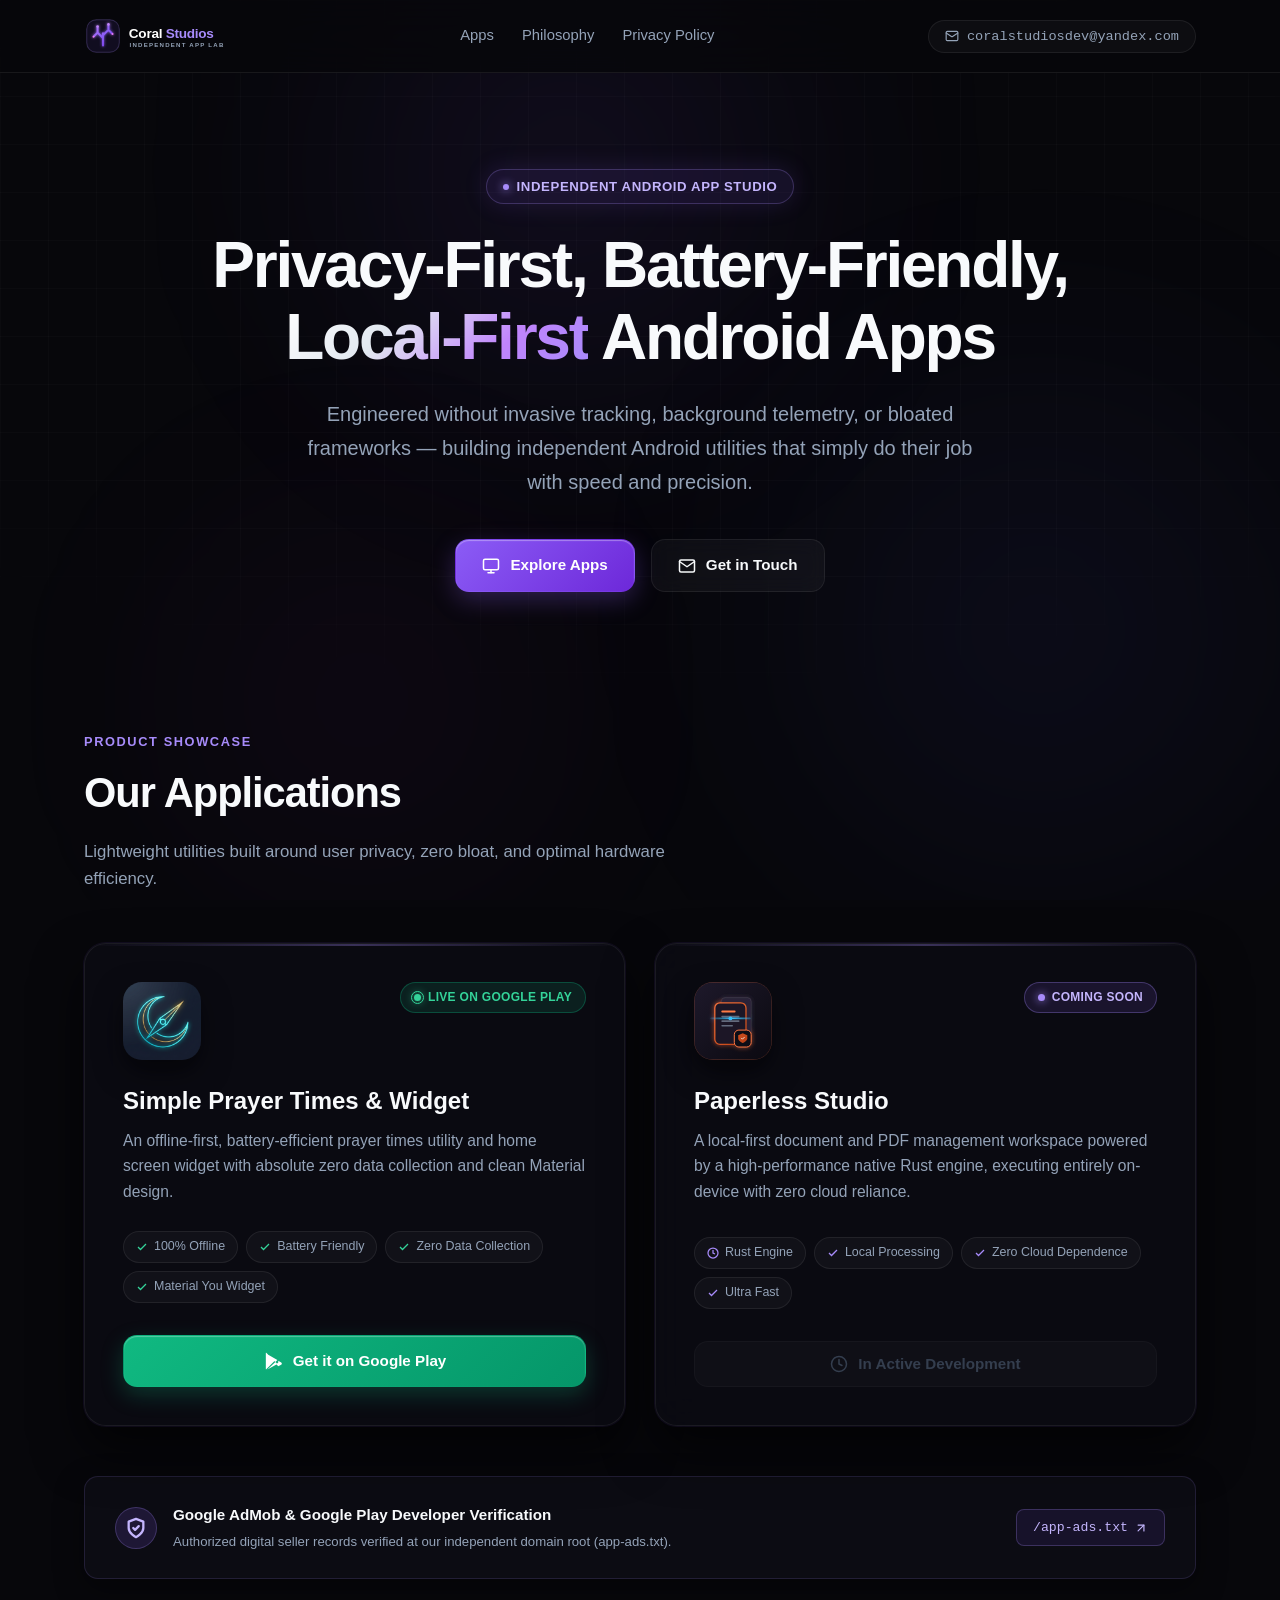
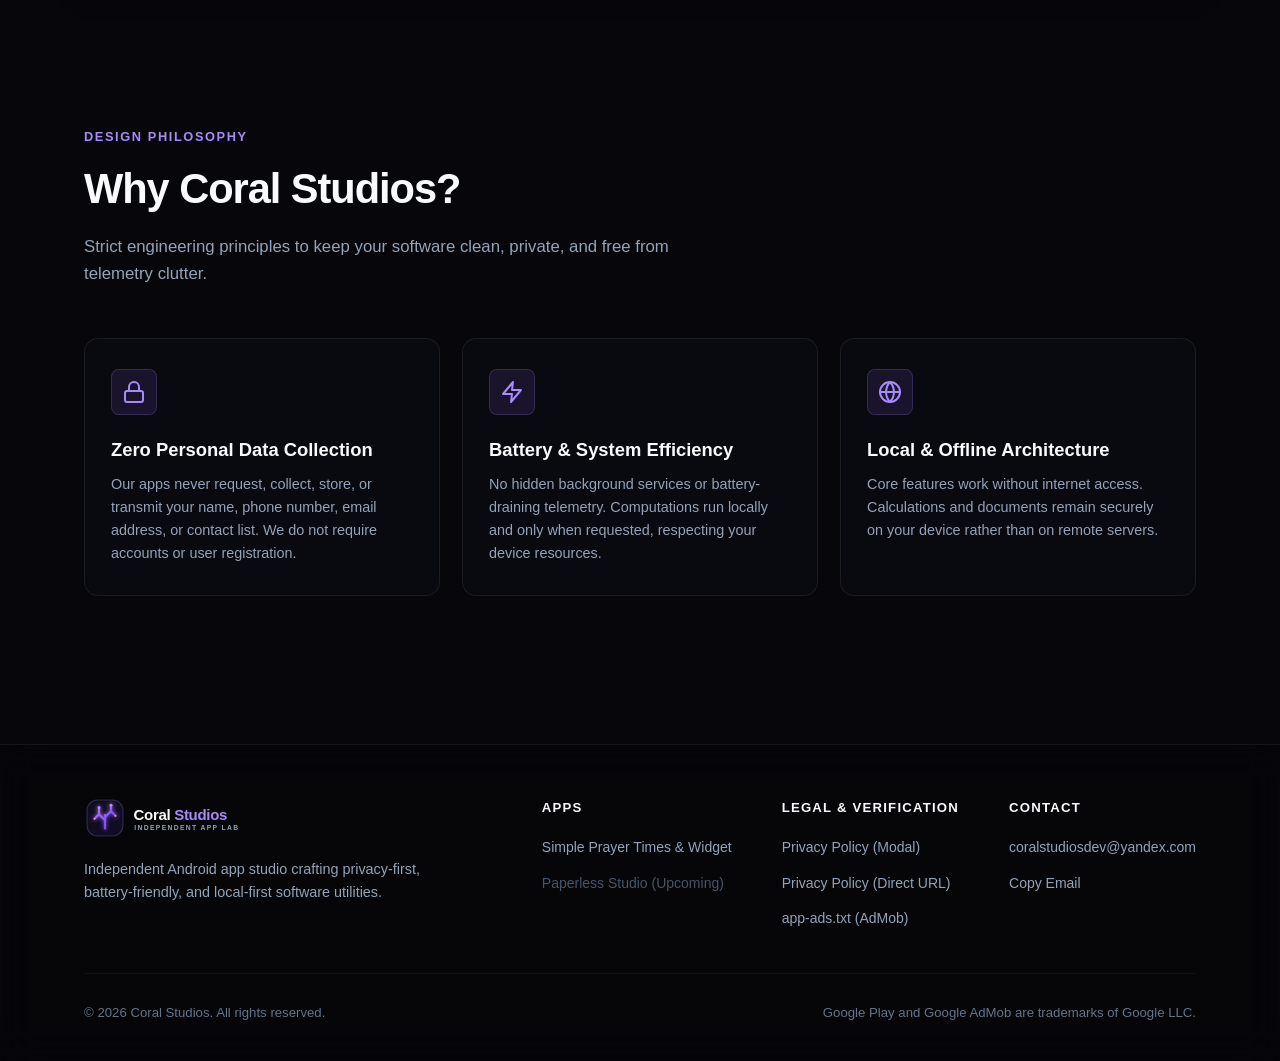
==== index.html @ 8d6e734c "Add files via upload" ====
<!DOCTYPE html>
<html lang="en">
<head>
  <meta charset="UTF-8">
  <meta name="viewport" content="width=device-width, initial-scale=1.0">
  <title>Coral Studios | Privacy-First &amp; Lightweight Android Apps</title>
  
  <meta name="description" content="Coral Studios - Independent Android app studio crafting privacy-first, battery-friendly, and local-first lightweight utilities.">
  <meta name="keywords" content="Coral Studios, Android Apps, Simple Prayer Times, Prayer Times Widget, Paperless Studio, Privacy-First Android Apps">
  <meta name="author" content="Coral Studios">
  <meta name="theme-color" content="#07070b">
  
  <meta property="og:type" content="website">
  <meta property="og:title" content="Coral Studios | Privacy-First Lightweight Android Apps">
  <meta property="og:description" content="Zero telemetry, battery-friendly, and local-first independent Android utilities.">
  <meta property="og:site_name" content="Coral Studios">
  
  <link rel="icon" type="image/svg+xml" href="assets/favicon.svg">
  <link rel="stylesheet" href="style.css">
</head>
<body>

  <div class="bg-mesh" aria-hidden="true">
    <div class="ambient-light ambient-purple"></div>
    <div class="ambient-light ambient-indigo"></div>
    <div class="ambient-light ambient-magenta"></div>
  </div>
  <div class="bg-grid" aria-hidden="true"></div>

  <header class="site-header">
    <div class="container header-inner">
      <a href="#" class="brand-link" aria-label="Coral Studios Home">
        <img src="assets/logo.svg" alt="Coral Studios Logo" class="brand-logo-img" width="200" height="46">
      </a>

      <nav class="header-nav" aria-label="Main Navigation">
        <a href="#apps" class="nav-link">Apps</a>
        <a href="#values" class="nav-link">Philosophy</a>
        <a href="#privacy" class="nav-link" data-open-privacy>Privacy Policy</a>
      </nav>

      <div class="header-cta-group">
        <button type="button" class="email-pill-btn" data-copy-email title="Copy official email address">
          <svg viewBox="0 0 24 24" fill="none" stroke-width="2" stroke-linecap="round" stroke-linejoin="round">
            <rect x="2" y="4" width="20" height="16" rx="2"></rect>
            <path d="m22 7-8.97 5.7a1.94 1.94 0 0 1-2.06 0L2 7"></path>
          </svg>
          <span>coralstudiosdev@yandex.com</span>
        </button>
      </div>
    </div>
  </header>

  <main>
    <section class="hero-section">
      <div class="container">
        <div class="hero-pill">
          <span class="hero-pill-dot"></span>
          <span>Independent Android App Studio</span>
        </div>

        <h1 class="hero-title">
          Privacy-First, Battery-Friendly, <br>
          <span class="hero-title-highlight">Local-First</span> Android Apps
        </h1>

        <p class="hero-description">
          Engineered without invasive tracking, background telemetry, or bloated frameworks — building independent Android utilities that simply do their job with speed and precision.
        </p>

        <div class="hero-cta-group">
          <a href="#apps" class="btn btn-primary">
            <svg width="18" height="18" viewBox="0 0 24 24" fill="none" stroke="currentColor" stroke-width="2" stroke-linecap="round" stroke-linejoin="round">
              <rect x="2" y="3" width="20" height="14" rx="2"></rect>
              <line x1="8" y1="21" x2="16" y2="21"></line>
              <line x1="12" y1="17" x2="12" y2="21"></line>
            </svg>
            Explore Apps
          </a>
          <a href="mailto:coralstudiosdev@yandex.com" class="btn btn-secondary">
            <svg width="18" height="18" viewBox="0 0 24 24" fill="none" stroke="currentColor" stroke-width="2" stroke-linecap="round" stroke-linejoin="round">
              <path d="M4 4h16c1.1 0 2 .9 2 2v12c0 1.1-.9 2-2 2H4c-1.1 0-2-.9-2-2V6c0-1.1.9-2 2-2z"></path>
              <polyline points="22,6 12,13 2,6"></polyline>
            </svg>
            Get in Touch
          </a>
        </div>
      </div>
    </section>

    <section class="section" id="apps">
      <div class="container">
        <div class="section-header">
          <span class="section-tag">Product Showcase</span>
          <h2 class="section-title">Our Applications</h2>
          <p class="section-subtitle">Lightweight utilities built around user privacy, zero bloat, and optimal hardware efficiency.</p>
        </div>

        <div class="products-grid">
          <article class="product-card card-active">
            <div class="card-top">
              <div class="app-icon-wrapper">
                <img src="assets/icon-prayer.png" alt="Simple Prayer Times & Widget App Icon" class="app-icon-img" width="76" height="76">
              </div>
              <span class="status-badge status-live">
                <span class="status-live-dot"></span>
                Live on Google Play
              </span>
            </div>

            <h3 class="app-title">Simple Prayer Times &amp; Widget</h3>

            <p class="app-description">
              An offline-first, battery-efficient prayer times utility and home screen widget with absolute zero data collection and clean Material design.
            </p>

            <div class="feature-tags">
              <span class="feature-tag">
                <svg width="12" height="12" viewBox="0 0 24 24" fill="none" stroke="#34D399" stroke-width="2.5"><polyline points="20 6 9 17 4 12"></polyline></svg>
                100% Offline
              </span>
              <span class="feature-tag">
                <svg width="12" height="12" viewBox="0 0 24 24" fill="none" stroke="#34D399" stroke-width="2.5"><polyline points="20 6 9 17 4 12"></polyline></svg>
                Battery Friendly
              </span>
              <span class="feature-tag">
                <svg width="12" height="12" viewBox="0 0 24 24" fill="none" stroke="#34D399" stroke-width="2.5"><polyline points="20 6 9 17 4 12"></polyline></svg>
                Zero Data Collection
              </span>
              <span class="feature-tag">
                <svg width="12" height="12" viewBox="0 0 24 24" fill="none" stroke="#34D399" stroke-width="2.5"><polyline points="20 6 9 17 4 12"></polyline></svg>
                Material You Widget
              </span>
            </div>

            <div class="card-action">
              <a href="https://play.google.com/store/apps/details?id=com.coralstudios.sadenamaz" 
                 target="_blank" 
                 rel="noopener noreferrer" 
                 class="btn btn-play"
                 aria-label="Download Simple Prayer Times & Widget on Google Play">
                <svg width="20" height="20" viewBox="0 0 24 24" fill="currentColor">
                  <path d="M3.609 1.814L13.793 12 3.61 22.186a1.99 1.99 0 0 1-.22-.962V2.776c0-.36.08-.7.22-.962zm11.255 11.257l2.392 2.392-12.01 6.877 9.618-9.269zm2.392-2.392l-2.392 2.392-9.618-9.27 12.01 6.878zm1.071 1.071l3.528 2.02a1.49 1.49 0 0 1 0 2.58l-3.528 2.02-2.392-2.392 2.392-2.228z"/>
                </svg>
                Get it on Google Play
              </a>
            </div>
          </article>

          <article class="product-card card-upcoming">
            <div class="card-top">
              <div class="app-icon-wrapper">
                <img src="assets/icon-paperless.svg" alt="Paperless Studio App Icon" class="app-icon-img" width="76" height="76">
              </div>
              <span class="status-badge status-upcoming">
                <span class="status-upcoming-dot"></span>
                Coming Soon
              </span>
            </div>

            <h3 class="app-title">Paperless Studio</h3>

            <p class="app-description">
              A local-first document and PDF management workspace powered by a high-performance native Rust engine, executing entirely on-device with zero cloud reliance.
            </p>

            <div class="feature-tags">
              <span class="feature-tag">
                <svg width="12" height="12" viewBox="0 0 24 24" fill="none" stroke="#A78BFA" stroke-width="2.5"><circle cx="12" cy="12" r="10"></circle><polyline points="12 6 12 12 16 14"></polyline></svg>
                Rust Engine
              </span>
              <span class="feature-tag">
                <svg width="12" height="12" viewBox="0 0 24 24" fill="none" stroke="#A78BFA" stroke-width="2.5"><polyline points="20 6 9 17 4 12"></polyline></svg>
                Local Processing
              </span>
              <span class="feature-tag">
                <svg width="12" height="12" viewBox="0 0 24 24" fill="none" stroke="#A78BFA" stroke-width="2.5"><polyline points="20 6 9 17 4 12"></polyline></svg>
                Zero Cloud Dependence
              </span>
              <span class="feature-tag">
                <svg width="12" height="12" viewBox="0 0 24 24" fill="none" stroke="#A78BFA" stroke-width="2.5"><polyline points="20 6 9 17 4 12"></polyline></svg>
                Ultra Fast
              </span>
            </div>

            <div class="card-action">
              <button type="button" class="btn btn-disabled" disabled aria-disabled="true">
                <svg width="18" height="18" viewBox="0 0 24 24" fill="none" stroke="currentColor" stroke-width="2" stroke-linecap="round" stroke-linejoin="round">
                  <circle cx="12" cy="12" r="10"></circle>
                  <polyline points="12 6 12 12 16 14"></polyline>
                </svg>
                In Active Development
              </button>
            </div>
          </article>
        </div>

        <div class="verification-banner">
          <div class="verification-content">
            <div class="verification-icon">
              <svg width="22" height="22" viewBox="0 0 24 24" fill="none" stroke="currentColor" stroke-width="2.5" stroke-linecap="round" stroke-linejoin="round">
                <path d="M12 22s8-4 8-10V5l-8-3-8 3v7c0 6 8 10 8 10z"></path>
                <polyline points="9 12 11 14 15 10"></polyline>
              </svg>
            </div>
            <div class="verification-text">
              <h4>Google AdMob &amp; Google Play Developer Verification</h4>
              <p>Authorized digital seller records verified at our independent domain root (app-ads.txt).</p>
            </div>
          </div>
          <a href="app-ads.txt" target="_blank" class="verification-link">
            <span>/app-ads.txt</span>
            <svg width="14" height="14" viewBox="0 0 24 24" fill="none" stroke="currentColor" stroke-width="2" stroke-linecap="round" stroke-linejoin="round">
              <line x1="7" y1="17" x2="17" y2="7"></line>
              <polyline points="7 7 17 7 17 17"></polyline>
            </svg>
          </a>
        </div>
      </div>
    </section>

    <section class="section" id="values">
      <div class="container">
        <div class="section-header">
          <span class="section-tag">Design Philosophy</span>
          <h2 class="section-title">Why Coral Studios?</h2>
          <p class="section-subtitle">Strict engineering principles to keep your software clean, private, and free from telemetry clutter.</p>
        </div>

        <div class="values-grid">
          <div class="value-card">
            <div class="value-icon">
              <svg width="24" height="24" viewBox="0 0 24 24" fill="none" stroke="currentColor" stroke-width="2" stroke-linecap="round" stroke-linejoin="round">
                <rect x="3" y="11" width="18" height="11" rx="2" ry="2"></rect>
                <path d="M7 11V7a5 5 0 0 1 10 0v4"></path>
              </svg>
            </div>
            <h3 class="value-title">Zero Personal Data Collection</h3>
            <p class="value-text">
              Our apps never request, collect, store, or transmit your name, phone number, email address, or contact list. We do not require accounts or user registration.
            </p>
          </div>

          <div class="value-card">
            <div class="value-icon">
              <svg width="24" height="24" viewBox="0 0 24 24" fill="none" stroke="currentColor" stroke-width="2" stroke-linecap="round" stroke-linejoin="round">
                <polygon points="13 2 3 14 12 14 11 22 21 10 12 10 13 2"></polygon>
              </svg>
            </div>
            <h3 class="value-title">Battery &amp; System Efficiency</h3>
            <p class="value-text">
              No hidden background services or battery-draining telemetry. Computations run locally and only when requested, respecting your device resources.
            </p>
          </div>

          <div class="value-card">
            <div class="value-icon">
              <svg width="24" height="24" viewBox="0 0 24 24" fill="none" stroke="currentColor" stroke-width="2" stroke-linecap="round" stroke-linejoin="round">
                <circle cx="12" cy="12" r="10"></circle>
                <line x1="2" y1="12" x2="22" y2="12"></line>
                <path d="M12 2a15.3 15.3 0 0 1 4 10 15.3 15.3 0 0 1-4 10 15.3 15.3 0 0 1-4-10 15.3 15.3 0 0 1 4-10z"></path>
              </svg>
            </div>
            <h3 class="value-title">Local &amp; Offline Architecture</h3>
            <p class="value-text">
              Core features work without internet access. Calculations and documents remain securely on your device rather than on remote servers.
            </p>
          </div>
        </div>
      </div>
    </section>
  </main>

  <footer class="site-footer">
    <div class="container">
      <div class="footer-top">
        <div class="footer-brand">
          <img src="assets/logo.svg" alt="Coral Studios Logo" width="180" height="42">
          <p>
            Independent Android app studio crafting privacy-first, battery-friendly, and local-first software utilities.
          </p>
        </div>

        <div class="footer-links-group">
          <div class="footer-column">
            <h5>Apps</h5>
            <ul class="footer-links">
              <li>
                <a href="https://play.google.com/store/apps/details?id=com.coralstudios.sadenamaz" target="_blank" rel="noopener noreferrer" class="footer-link">
                  Simple Prayer Times &amp; Widget
                </a>
              </li>
              <li>
                <span class="footer-link" style="color: var(--text-dim);">Paperless Studio (Upcoming)</span>
              </li>
            </ul>
          </div>

          <div class="footer-column">
            <h5>Legal &amp; Verification</h5>
            <ul class="footer-links">
              <li>
                <a href="#privacy" class="footer-link" data-open-privacy>Privacy Policy (Modal)</a>
              </li>
              <li>
                <a href="privacy.html" class="footer-link">Privacy Policy (Direct URL)</a>
              </li>
              <li>
                <a href="app-ads.txt" target="_blank" class="footer-link">app-ads.txt (AdMob)</a>
              </li>
            </ul>
          </div>

          <div class="footer-column">
            <h5>Contact</h5>
            <ul class="footer-links">
              <li>
                <a href="mailto:coralstudiosdev@yandex.com" class="footer-link">coralstudiosdev@yandex.com</a>
              </li>
              <li>
                <button type="button" class="footer-link" data-copy-email style="background: none; border: none; padding: 0; cursor: pointer;">
                  Copy Email
                </button>
              </li>
            </ul>
          </div>
        </div>
      </div>

      <div class="footer-bottom">
        <p>&copy; 2026 Coral Studios. All rights reserved.</p>
        <p>Google Play and Google AdMob are trademarks of Google LLC.</p>
      </div>
    </div>
  </footer>

  <dialog id="privacyModal" class="privacy-modal" aria-labelledby="modalTitle">
    <div class="modal-header">
      <div class="modal-title-wrap">
        <svg width="22" height="22" viewBox="0 0 24 24" fill="none" stroke="#A78BFA" stroke-width="2" stroke-linecap="round" stroke-linejoin="round">
          <path d="M12 22s8-4 8-10V5l-8-3-8 3v7c0 6 8 10 8 10z"></path>
        </svg>
        <h3 id="modalTitle">Privacy Policy</h3>
      </div>

      <button type="button" class="modal-close-btn" data-close-privacy aria-label="Close">
        <svg width="18" height="18" viewBox="0 0 24 24" fill="none" stroke="currentColor" stroke-width="2" stroke-linecap="round" stroke-linejoin="round">
          <line x1="18" y1="6" x2="6" y2="18"></line>
          <line x1="6" y1="6" x2="18" y2="18"></line>
        </svg>
      </button>
    </div>

    <div class="modal-body">
      <p style="margin-bottom: 20px; color: var(--text-primary); font-weight: 500;">
        Last Updated: 2026 | Coral Studios ("We", "Our") deeply respects your personal privacy. This Privacy Policy governs the data practices of all Android applications developed and published by Coral Studios.
      </p>

      <div class="policy-block">
        <h4><span>1.</span> Zero Personal Data Collection</h4>
        <p>
          Our applications (including Simple Prayer Times &amp; Widget and upcoming studio releases) <strong>do not collect, store, transmit, or share any personally identifiable information</strong> (such as names, phone numbers, email addresses, personal files, or contact lists). No user account creation or registration is required to use our software.
        </p>
      </div>

      <div class="policy-block">
        <h4><span>2.</span> Location Permission &amp; On-Device Processing</h4>
        <p>
          Location permission requested by Simple Prayer Times &amp; Widget is used strictly and solely to calculate accurate local astronomical prayer times and Qibla direction based on your coordinates. <strong>Your location is computed strictly on-device</strong> and is never transmitted to our servers or any external third parties.
        </p>
      </div>

      <div class="policy-block">
        <h4><span>3.</span> Third-Party Advertising (Google AdMob)</h4>
        <p>
          To keep our free applications available, we integrate <strong>Google AdMob</strong> as our advertising provider. AdMob may process anonymous technical identifiers (such as Google Advertising ID) in accordance with applicable privacy regulations and user consent choices to display personalized or non-personalized ads. For details on how Google processes ad data, please refer to <a href="https://policies.google.com/technologies/ads" target="_blank" rel="noopener noreferrer" style="color: var(--purple-400);">Google's Advertising Policies</a>.
        </p>
      </div>

      <div class="policy-block">
        <h4><span>4.</span> In-App Purchases &amp; Google Play Billing</h4>
        <p>
          Any premium upgrades, customizations, or ad-removal purchases are processed exclusively via official <strong>Google Play Billing</strong>. We never receive, process, or store your credit card details or financial information; all transactions are handled securely by Google.
        </p>
      </div>

      <div class="policy-block">
        <h4><span>5.</span> Contact &amp; Support</h4>
        <p>
          If you have any questions or feedback regarding our privacy practices or applications, please reach out to us directly:
          <br><br>
          <strong>Official Contact Email:</strong> 
          <a href="mailto:coralstudiosdev@yandex.com" style="color: var(--purple-400); font-family: var(--font-mono);">coralstudiosdev@yandex.com</a>
        </p>
      </div>
    </div>

    <div class="modal-footer">
      <span>Direct page URL: <a href="privacy.html">/privacy.html</a></span>
      <button type="button" class="btn btn-secondary" data-close-privacy style="padding: 8px 18px; font-size: 0.85rem;">Close</button>
    </div>
  </dialog>

  <div class="toast-container">
    <div id="toast" class="toast">
      <svg class="toast-icon" width="18" height="18" viewBox="0 0 24 24" fill="none" stroke="currentColor" stroke-width="2.5" stroke-linecap="round" stroke-linejoin="round">
        <path d="M20 6L9 17l-5-5"></path>
      </svg>
      <span id="toastMessage">Email copied to clipboard!</span>
    </div>
  </div>

  <script src="script.js"></script>
</body>
</html>
---- style.css ----
:root {
  --bg-base: #07070b;
  --bg-surface: rgba(13, 13, 22, 0.65);
  --bg-surface-hover: rgba(20, 18, 36, 0.85);
  --bg-elevated: rgba(24, 21, 42, 0.9);

  --border-subtle: rgba(255, 255, 255, 0.07);
  --border-specular: rgba(167, 139, 250, 0.18);
  --border-glow: rgba(139, 92, 246, 0.45);
  --border-active: rgba(192, 132, 252, 0.75);

  --purple-500: #8b5cf6;
  --purple-400: #a78bfa;
  --purple-300: #c4b5fd;
  --purple-600: #7c3aed;
  --purple-700: #6d28d9;
  --purple-glow: rgba(139, 92, 246, 0.28);
  --purple-accent: #d946ef;

  --emerald-500: #10b981;
  --emerald-400: #34d399;
  --emerald-glow: rgba(16, 185, 129, 0.25);

  --amber-500: #f59e0b;
  --amber-400: #fbbf24;
  --amber-glow: rgba(245, 158, 11, 0.2);

  --text-primary: #f8fafc;
  --text-secondary: #94a3b8;
  --text-muted: #64748b;
  --text-dim: #475569;

  --font-sans: -apple-system, BlinkMacSystemFont, "Segoe UI", Roboto, Helvetica, Arial, sans-serif;
  --font-mono: ui-monospace, SFMono-Regular, Menlo, Monaco, Consolas, monospace;

  --radius-sm: 8px;
  --radius-md: 14px;
  --radius-lg: 22px;
  --radius-full: 9999px;

  --transition-fast: 160ms cubic-bezier(0.16, 1, 0.3, 1);
  --transition-normal: 260ms cubic-bezier(0.16, 1, 0.3, 1);
}

*, *::before, *::after {
  box-sizing: border-box;
  margin: 0;
  padding: 0;
}

html {
  font-family: var(--font-sans);
  background-color: var(--bg-base);
  color: var(--text-primary);
  line-height: 1.6;
  scroll-behavior: smooth;
  -webkit-font-smoothing: antialiased;
}

body {
  min-height: 100vh;
  position: relative;
  overflow-x: hidden;
  background-color: var(--bg-base);
}

.bg-mesh {
  position: fixed;
  inset: 0;
  pointer-events: none;
  z-index: 0;
  overflow: hidden;
}

.ambient-light {
  position: absolute;
  border-radius: 50%;
  filter: blur(130px);
  opacity: 0.6;
  will-change: transform;
}

.ambient-purple {
  width: 620px;
  height: 620px;
  top: -140px;
  left: 20%;
  background: radial-gradient(circle, rgba(139, 92, 246, 0.22) 0%, transparent 70%);
}

.ambient-indigo {
  width: 720px;
  height: 720px;
  top: 30%;
  right: -120px;
  background: radial-gradient(circle, rgba(99, 102, 241, 0.16) 0%, transparent 70%);
}

.ambient-magenta {
  width: 520px;
  height: 520px;
  bottom: -60px;
  left: 8%;
  background: radial-gradient(circle, rgba(217, 70, 239, 0.12) 0%, transparent 70%);
}

.bg-grid {
  position: fixed;
  inset: 0;
  pointer-events: none;
  z-index: 0;
  background-image: 
    linear-gradient(to right, rgba(255, 255, 255, 0.02) 1px, transparent 1px),
    linear-gradient(to bottom, rgba(255, 255, 255, 0.02) 1px, transparent 1px);
  background-size: 48px 48px;
  mask-image: radial-gradient(ellipse 80% 50% at 50% 30%, #000 70%, transparent 100%);
  -webkit-mask-image: radial-gradient(ellipse 80% 50% at 50% 30%, #000 70%, transparent 100%);
}

.container {
  width: 100%;
  max-width: 1160px;
  margin: 0 auto;
  padding: 0 24px;
  position: relative;
  z-index: 1;
}

.site-header {
  position: sticky;
  top: 0;
  z-index: 50;
  backdrop-filter: blur(20px);
  -webkit-backdrop-filter: blur(20px);
  background: rgba(7, 7, 11, 0.78);
  border-bottom: 1px solid var(--border-subtle);
  transition: border-color var(--transition-normal);
}

.header-inner {
  display: flex;
  align-items: center;
  justify-content: space-between;
  height: 72px;
}

.brand-link {
  display: flex;
  align-items: center;
  gap: 12px;
  text-decoration: none;
  color: var(--text-primary);
  transition: opacity var(--transition-fast);
}

.brand-link:hover {
  opacity: 0.9;
}

.brand-logo-img {
  height: 38px;
  width: auto;
}

.header-nav {
  display: flex;
  align-items: center;
  gap: 28px;
}

.nav-link {
  color: var(--text-secondary);
  text-decoration: none;
  font-size: 0.925rem;
  font-weight: 500;
  transition: color var(--transition-fast);
  padding: 6px 0;
  position: relative;
}

.nav-link:hover {
  color: var(--text-primary);
}

.header-cta-group {
  display: flex;
  align-items: center;
  gap: 12px;
}

.email-pill-btn {
  display: inline-flex;
  align-items: center;
  gap: 8px;
  padding: 8px 16px;
  background: rgba(255, 255, 255, 0.03);
  border: 1px solid var(--border-subtle);
  border-radius: var(--radius-full);
  color: var(--text-secondary);
  font-size: 0.85rem;
  font-family: var(--font-mono);
  cursor: pointer;
  transition: all var(--transition-normal);
}

.email-pill-btn:hover {
  background: rgba(139, 92, 246, 0.1);
  border-color: var(--border-specular);
  color: var(--purple-300);
}

.email-pill-btn svg {
  width: 14px;
  height: 14px;
  stroke: currentColor;
}

.hero-section {
  padding: 96px 0 76px;
  text-align: center;
}

.hero-pill {
  display: inline-flex;
  align-items: center;
  gap: 8px;
  padding: 6px 16px;
  background: rgba(139, 92, 246, 0.1);
  border: 1px solid rgba(167, 139, 250, 0.25);
  border-radius: var(--radius-full);
  color: var(--purple-300);
  font-size: 0.825rem;
  font-weight: 600;
  letter-spacing: 0.6px;
  text-transform: uppercase;
  margin-bottom: 26px;
  box-shadow: 0 0 25px rgba(139, 92, 246, 0.15);
}

.hero-pill-dot {
  width: 6px;
  height: 6px;
  border-radius: 50%;
  background-color: var(--purple-400);
  box-shadow: 0 0 10px var(--purple-400);
}

.hero-title {
  font-size: clamp(2.35rem, 5.2vw, 4rem);
  font-weight: 800;
  line-height: 1.12;
  letter-spacing: -0.035em;
  margin-bottom: 24px;
  max-width: 880px;
  margin-left: auto;
  margin-right: auto;
}

.hero-title-highlight {
  background: linear-gradient(135deg, #ffffff 0%, #e2e8f0 35%, #c084fc 70%, #a78bfa 100%);
  -webkit-background-clip: text;
  -webkit-text-fill-color: transparent;
  display: inline-block;
}

.hero-description {
  font-size: clamp(1rem, 2vw, 1.25rem);
  color: var(--text-secondary);
  max-width: 680px;
  margin: 0 auto 40px;
  line-height: 1.7;
}

.hero-cta-group {
  display: flex;
  align-items: center;
  justify-content: center;
  gap: 16px;
  flex-wrap: wrap;
}

.btn {
  display: inline-flex;
  align-items: center;
  justify-content: center;
  gap: 10px;
  padding: 13px 26px;
  border-radius: var(--radius-md);
  font-size: 0.95rem;
  font-weight: 600;
  text-decoration: none;
  cursor: pointer;
  transition: all var(--transition-normal);
  border: 1px solid transparent;
}

.btn-primary {
  background: linear-gradient(135deg, var(--purple-500), var(--purple-700));
  color: #ffffff;
  box-shadow: 0 8px 25px var(--purple-glow), inset 0 1px 1px rgba(255, 255, 255, 0.35);
}

.btn-primary:hover {
  transform: translateY(-2px);
  box-shadow: 0 14px 34px rgba(139, 92, 246, 0.45), inset 0 1px 1px rgba(255, 255, 255, 0.45);
}

.btn-secondary {
  background: rgba(255, 255, 255, 0.04);
  color: var(--text-primary);
  border-color: var(--border-subtle);
  backdrop-filter: blur(10px);
}

.btn-secondary:hover {
  background: rgba(255, 255, 255, 0.08);
  border-color: rgba(255, 255, 255, 0.2);
  transform: translateY(-2px);
}

.btn-play {
  background: linear-gradient(135deg, #10b981, #059669);
  color: #ffffff;
  box-shadow: 0 8px 22px var(--emerald-glow), inset 0 1px 1px rgba(255, 255, 255, 0.3);
}

.btn-play:hover {
  transform: translateY(-2px);
  box-shadow: 0 14px 30px rgba(16, 185, 129, 0.45);
}

.btn-disabled {
  background: rgba(255, 255, 255, 0.03);
  color: var(--text-dim);
  border-color: rgba(255, 255, 255, 0.04);
  cursor: not-allowed;
  opacity: 0.7;
}

.status-badge {
  display: inline-flex;
  align-items: center;
  gap: 7px;
  padding: 5px 13px;
  border-radius: var(--radius-full);
  font-size: 0.75rem;
  font-weight: 600;
  letter-spacing: 0.3px;
  text-transform: uppercase;
}

.status-live {
  background: rgba(16, 185, 129, 0.12);
  color: var(--emerald-400);
  border: 1px solid rgba(16, 185, 129, 0.3);
}

.status-live-dot {
  width: 7px;
  height: 7px;
  border-radius: 50%;
  background: var(--emerald-400);
  box-shadow: 0 0 10px var(--emerald-400);
  position: relative;
}

.status-live-dot::after {
  content: '';
  position: absolute;
  inset: -3px;
  border-radius: 50%;
  border: 1px solid var(--emerald-400);
  animation: pulse-ring 2s cubic-bezier(0.215, 0.61, 0.355, 1) infinite;
}

@keyframes pulse-ring {
  0% { transform: scale(0.6); opacity: 1; }
  100% { transform: scale(1.8); opacity: 0; }
}

.status-upcoming {
  background: rgba(139, 92, 246, 0.12);
  color: var(--purple-300);
  border: 1px solid rgba(167, 139, 250, 0.3);
}

.status-upcoming-dot {
  width: 7px;
  height: 7px;
  border-radius: 50%;
  background: var(--purple-400);
  box-shadow: 0 0 8px var(--purple-400);
}

.section {
  padding: 64px 0 84px;
}

.section-header {
  margin-bottom: 50px;
}

.section-tag {
  font-size: 0.8rem;
  font-weight: 700;
  text-transform: uppercase;
  letter-spacing: 1.6px;
  color: var(--purple-400);
  margin-bottom: 8px;
  display: block;
}

.section-title {
  font-size: clamp(1.85rem, 3.6vw, 2.6rem);
  font-weight: 800;
  letter-spacing: -0.025em;
  color: var(--text-primary);
  margin-bottom: 12px;
}

.section-subtitle {
  color: var(--text-secondary);
  font-size: 1.05rem;
  max-width: 600px;
}

.products-grid {
  display: grid;
  grid-template-columns: repeat(auto-fit, minmax(340px, 1fr));
  gap: 30px;
}

.product-card {
  position: relative;
  background: var(--bg-surface);
  border: 1px solid var(--border-subtle);
  border-radius: var(--radius-lg);
  padding: 38px;
  backdrop-filter: blur(20px);
  -webkit-backdrop-filter: blur(20px);
  box-shadow: 0 0 0 1px rgba(139, 92, 246, 0.08), 0 24px 50px rgba(0, 0, 0, 0.65);
  display: flex;
  flex-direction: column;
  transition: all var(--transition-normal);
  overflow: hidden;
}

.product-card::before {
  content: '';
  position: absolute;
  top: 0;
  left: 0;
  right: 0;
  height: 2px;
  background: linear-gradient(90deg, transparent, rgba(167, 139, 250, 0.3), transparent);
  transition: all var(--transition-normal);
}

.product-card:hover {
  transform: translateY(-5px);
  background: var(--bg-surface-hover);
  border-color: rgba(167, 139, 250, 0.35);
  box-shadow: 0 0 0 1px rgba(167, 139, 250, 0.25), 0 28px 65px -10px rgba(124, 58, 237, 0.28);
}

.product-card.card-active:hover {
  border-color: rgba(52, 211, 153, 0.4);
  box-shadow: 0 0 0 1px rgba(52, 211, 153, 0.25), 0 28px 65px -10px rgba(16, 185, 129, 0.2);
}

.product-card.card-upcoming:hover {
  border-color: rgba(167, 139, 250, 0.45);
  box-shadow: 0 0 0 1px rgba(167, 139, 250, 0.3), 0 28px 65px -10px rgba(139, 92, 246, 0.3);
}

.card-top {
  display: flex;
  align-items: flex-start;
  justify-content: space-between;
  margin-bottom: 26px;
}

.app-icon-wrapper {
  width: 78px;
  height: 78px;
  border-radius: 19px;
  overflow: hidden;
  box-shadow: 0 12px 28px rgba(0, 0, 0, 0.5);
  transition: transform var(--transition-normal);
}

.product-card:hover .app-icon-wrapper {
  transform: scale(1.04);
}

.app-icon-img {
  width: 100%;
  height: 100%;
  display: block;
}

.app-title {
  font-size: 1.5rem;
  font-weight: 700;
  margin-bottom: 12px;
  color: var(--text-primary);
  line-height: 1.25;
}

.app-description {
  color: var(--text-secondary);
  font-size: 0.975rem;
  line-height: 1.65;
  margin-bottom: 26px;
  flex-grow: 1;
}

.feature-tags {
  display: flex;
  flex-wrap: wrap;
  gap: 8px;
  margin-bottom: 32px;
}

.feature-tag {
  display: inline-flex;
  align-items: center;
  gap: 6px;
  padding: 5px 12px;
  background: rgba(255, 255, 255, 0.03);
  border: 1px solid rgba(255, 255, 255, 0.07);
  border-radius: var(--radius-full);
  font-size: 0.78rem;
  font-weight: 500;
  color: var(--text-secondary);
}

.card-action {
  margin-top: auto;
}

.card-action .btn {
  width: 100%;
}

.values-grid {
  display: grid;
  grid-template-columns: repeat(auto-fit, minmax(280px, 1fr));
  gap: 22px;
  margin-top: 38px;
}

.value-card {
  background: rgba(13, 13, 22, 0.5);
  border: 1px solid var(--border-subtle);
  border-radius: var(--radius-md);
  padding: 30px 26px;
  backdrop-filter: blur(14px);
  transition: all var(--transition-normal);
}

.value-card:hover {
  border-color: var(--border-specular);
  transform: translateY(-3px);
}

.value-icon {
  width: 46px;
  height: 46px;
  border-radius: var(--radius-sm);
  background: rgba(139, 92, 246, 0.12);
  color: var(--purple-400);
  display: flex;
  align-items: center;
  justify-content: center;
  margin-bottom: 20px;
  border: 1px solid rgba(167, 139, 250, 0.2);
}

.value-title {
  font-size: 1.15rem;
  font-weight: 600;
  margin-bottom: 8px;
  color: var(--text-primary);
}

.value-text {
  font-size: 0.9rem;
  color: var(--text-secondary);
  line-height: 1.6;
}

.verification-banner {
  margin-top: 50px;
  padding: 26px 30px;
  background: rgba(13, 13, 22, 0.85);
  border: 1px solid rgba(167, 139, 250, 0.15);
  border-radius: var(--radius-md);
  display: flex;
  align-items: center;
  justify-content: space-between;
  gap: 20px;
  flex-wrap: wrap;
  box-shadow: 0 10px 30px rgba(0, 0, 0, 0.4);
}

.verification-content {
  display: flex;
  align-items: center;
  gap: 16px;
}

.verification-icon {
  width: 42px;
  height: 42px;
  flex-shrink: 0;
  background: rgba(139, 92, 246, 0.15);
  border: 1px solid rgba(167, 139, 250, 0.25);
  border-radius: 50%;
  display: flex;
  align-items: center;
  justify-content: center;
  color: var(--purple-300);
}

.verification-text h4 {
  font-size: 0.95rem;
  font-weight: 600;
  color: var(--text-primary);
  margin-bottom: 4px;
}

.verification-text p {
  font-size: 0.825rem;
  color: var(--text-secondary);
}

.verification-link {
  font-family: var(--font-mono);
  font-size: 0.825rem;
  color: var(--purple-300);
  text-decoration: none;
  display: inline-flex;
  align-items: center;
  gap: 6px;
  padding: 7px 16px;
  background: rgba(139, 92, 246, 0.1);
  border: 1px solid rgba(167, 139, 250, 0.25);
  border-radius: var(--radius-sm);
  transition: all var(--transition-fast);
}

.verification-link:hover {
  background: rgba(139, 92, 246, 0.2);
  border-color: var(--purple-400);
}

.site-footer {
  border-top: 1px solid var(--border-subtle);
  background: rgba(6, 6, 10, 0.85);
  backdrop-filter: blur(18px);
  padding: 52px 0 38px;
  margin-top: 64px;
}

.footer-top {
  display: flex;
  align-items: flex-start;
  justify-content: space-between;
  flex-wrap: wrap;
  gap: 36px;
  padding-bottom: 42px;
  border-bottom: 1px solid rgba(255, 255, 255, 0.04);
}

.footer-brand {
  max-width: 360px;
}

.footer-brand p {
  color: var(--text-secondary);
  font-size: 0.9rem;
  margin-top: 12px;
  line-height: 1.6;
}

.footer-links-group {
  display: flex;
  gap: 50px;
  flex-wrap: wrap;
}

.footer-column h5 {
  font-size: 0.825rem;
  font-weight: 700;
  text-transform: uppercase;
  letter-spacing: 1.2px;
  color: var(--text-primary);
  margin-bottom: 16px;
}

.footer-links {
  list-style: none;
  display: flex;
  flex-direction: column;
  gap: 10px;
}

.footer-link {
  color: var(--text-secondary);
  text-decoration: none;
  font-size: 0.875rem;
  transition: color var(--transition-fast);
}

.footer-link:hover {
  color: var(--purple-300);
}

.footer-bottom {
  display: flex;
  align-items: center;
  justify-content: space-between;
  flex-wrap: wrap;
  gap: 16px;
  padding-top: 28px;
  font-size: 0.825rem;
  color: var(--text-muted);
}

dialog.privacy-modal {
  margin: auto;
  border: 1px solid rgba(167, 139, 250, 0.25);
  border-radius: var(--radius-lg);
  background: #0d0c18;
  color: var(--text-primary);
  width: min(92vw, 760px);
  max-height: 88vh;
  box-shadow: 0 0 0 1px rgba(139, 92, 246, 0.15), 0 30px 90px rgba(0, 0, 0, 0.9);
  padding: 0;
  outline: none;
  overflow: hidden;
}

dialog.privacy-modal::backdrop {
  background: rgba(0, 0, 0, 0.82);
  backdrop-filter: blur(12px);
  -webkit-backdrop-filter: blur(12px);
}

dialog.privacy-modal[open] {
  animation: modal-enter 240ms cubic-bezier(0.16, 1, 0.3, 1);
}

@keyframes modal-enter {
  from {
    opacity: 0;
    transform: scale(0.96) translateY(10px);
  }
  to {
    opacity: 1;
    transform: scale(1) translateY(0);
  }
}

.modal-header {
  padding: 24px 30px;
  border-bottom: 1px solid var(--border-subtle);
  display: flex;
  align-items: center;
  justify-content: space-between;
  background: rgba(17, 15, 30, 0.95);
}

.modal-title-wrap {
  display: flex;
  align-items: center;
  gap: 12px;
}

.modal-title-wrap h3 {
  font-size: 1.25rem;
  font-weight: 700;
}

.modal-close-btn {
  background: rgba(255, 255, 255, 0.05);
  border: 1px solid var(--border-subtle);
  color: var(--text-secondary);
  width: 36px;
  height: 36px;
  border-radius: 50%;
  display: flex;
  align-items: center;
  justify-content: center;
  cursor: pointer;
  transition: all var(--transition-fast);
}

.modal-close-btn:hover {
  background: rgba(139, 92, 246, 0.15);
  border-color: var(--purple-400);
  color: var(--text-primary);
}

.modal-body {
  padding: 28px 30px;
  overflow-y: auto;
  max-height: calc(88vh - 160px);
  color: var(--text-secondary);
  font-size: 0.95rem;
  line-height: 1.7;
}

.policy-block {
  margin-bottom: 24px;
  padding: 18px 20px;
  background: rgba(255, 255, 255, 0.02);
  border: 1px solid rgba(255, 255, 255, 0.05);
  border-radius: var(--radius-md);
}

.policy-block h4 {
  color: var(--text-primary);
  font-size: 1.05rem;
  margin-bottom: 8px;
  display: flex;
  align-items: center;
  gap: 8px;
}

.policy-block h4 span {
  color: var(--purple-400);
}

.modal-footer {
  padding: 16px 30px;
  border-top: 1px solid var(--border-subtle);
  background: rgba(17, 15, 30, 0.95);
  display: flex;
  align-items: center;
  justify-content: space-between;
  flex-wrap: wrap;
  gap: 12px;
  font-size: 0.85rem;
  color: var(--text-muted);
}

.modal-footer a {
  color: var(--purple-400);
  text-decoration: none;
}

.toast-container {
  position: fixed;
  bottom: 24px;
  right: 24px;
  z-index: 9999;
  pointer-events: none;
}

.toast {
  display: flex;
  align-items: center;
  gap: 10px;
  padding: 12px 20px;
  background: #131122;
  border: 1px solid var(--border-glow);
  color: var(--text-primary);
  border-radius: var(--radius-md);
  box-shadow: 0 10px 30px rgba(0, 0, 0, 0.7);
  font-size: 0.875rem;
  font-weight: 500;
  opacity: 0;
  transform: translateY(12px);
  transition: all var(--transition-normal);
}

.toast.show {
  opacity: 1;
  transform: translateY(0);
}

.toast-icon {
  color: var(--purple-400);
}

.privacy-page-container {
  max-width: 820px;
  margin: 40px auto 80px;
  padding: 0 24px;
}

.privacy-page-card {
  background: var(--bg-surface);
  border: 1px solid var(--border-subtle);
  border-radius: var(--radius-lg);
  padding: 44px;
  backdrop-filter: blur(20px);
  -webkit-backdrop-filter: blur(20px);
  box-shadow: 0 0 0 1px rgba(139, 92, 246, 0.1), 0 24px 60px rgba(0, 0, 0, 0.6);
}

.privacy-page-header {
  border-bottom: 1px solid var(--border-subtle);
  padding-bottom: 24px;
  margin-bottom: 32px;
  display: flex;
  align-items: center;
  justify-content: space-between;
  flex-wrap: wrap;
  gap: 16px;
}

@media (max-width: 768px) {
  .header-nav {
    display: none;
  }

  .hero-section {
    padding: 60px 0 45px;
  }

  .products-grid {
    grid-template-columns: 1fr;
  }

  .product-card {
    padding: 26px;
  }

  .modal-body {
    padding: 20px;
  }

  .modal-header {
    padding: 18px 20px;
  }

  .footer-top {
    flex-direction: column;
  }

  .email-pill-btn span {
    display: none;
  }
}
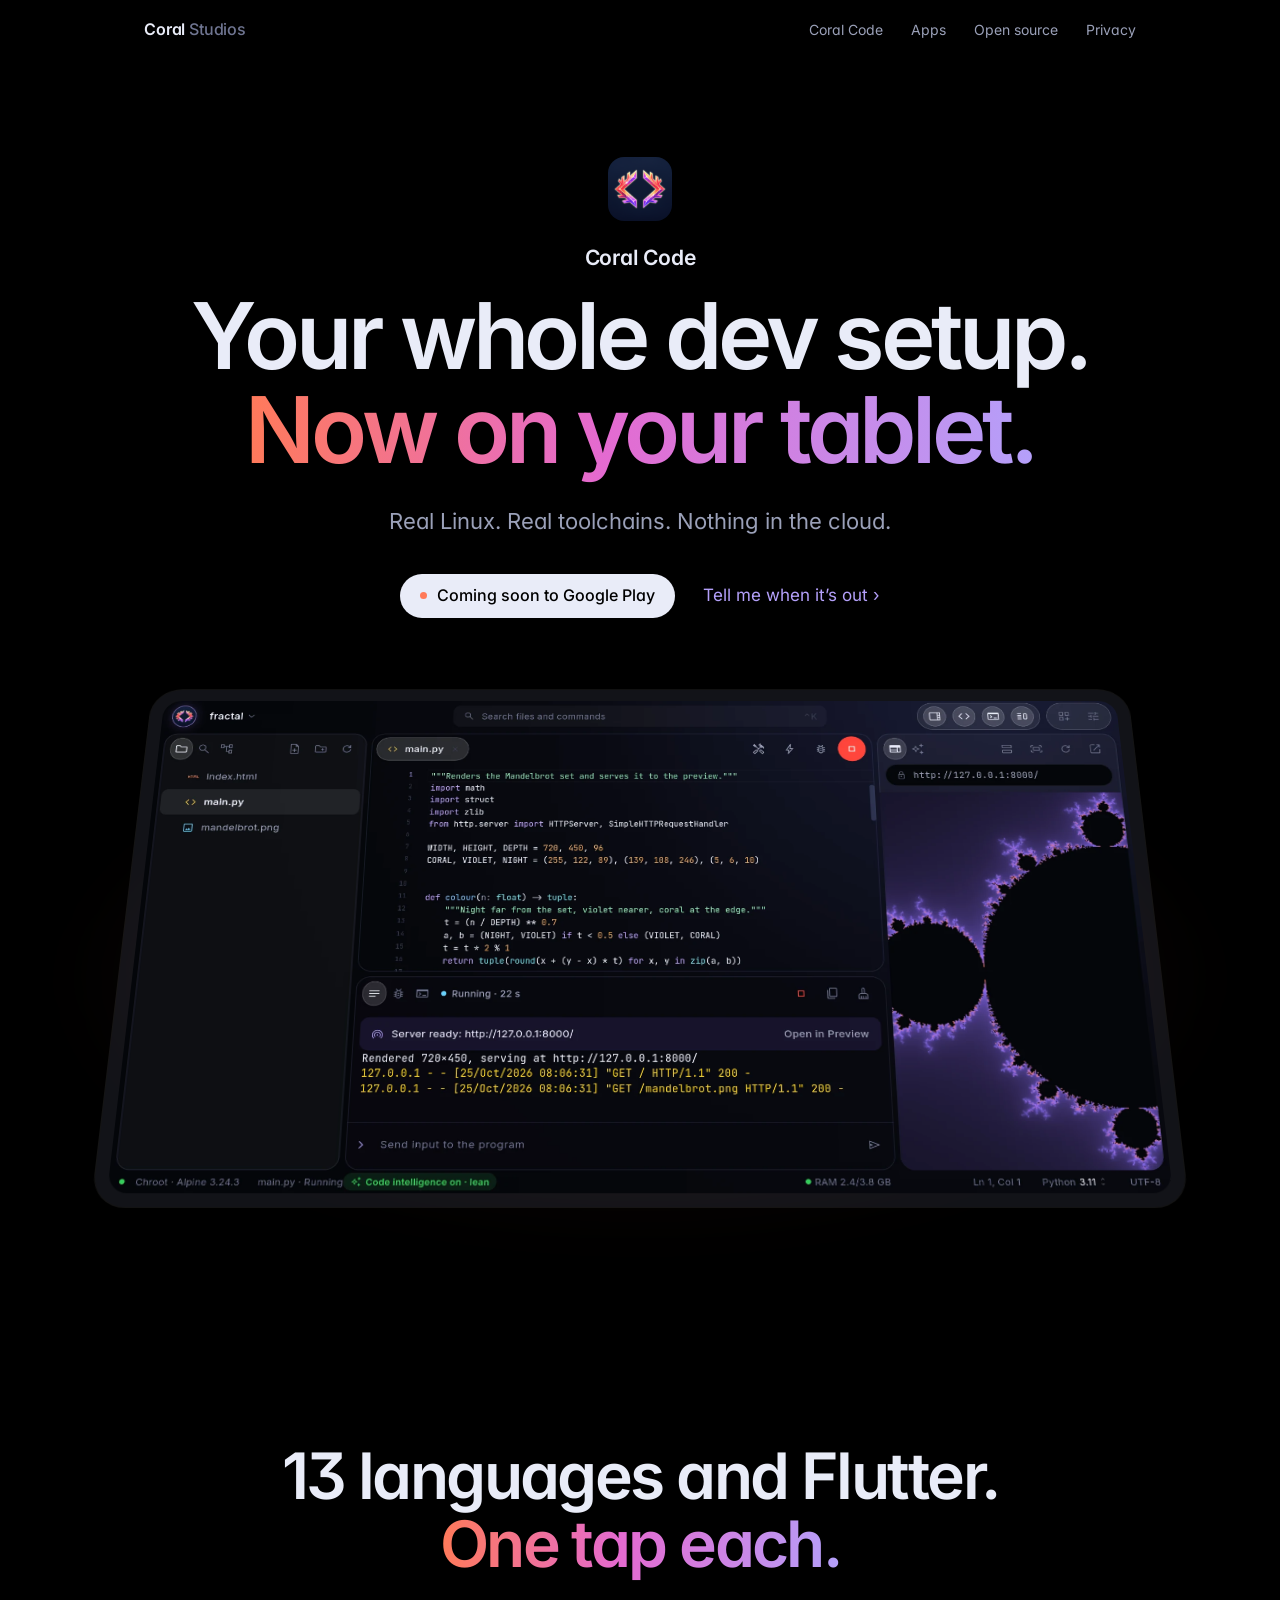
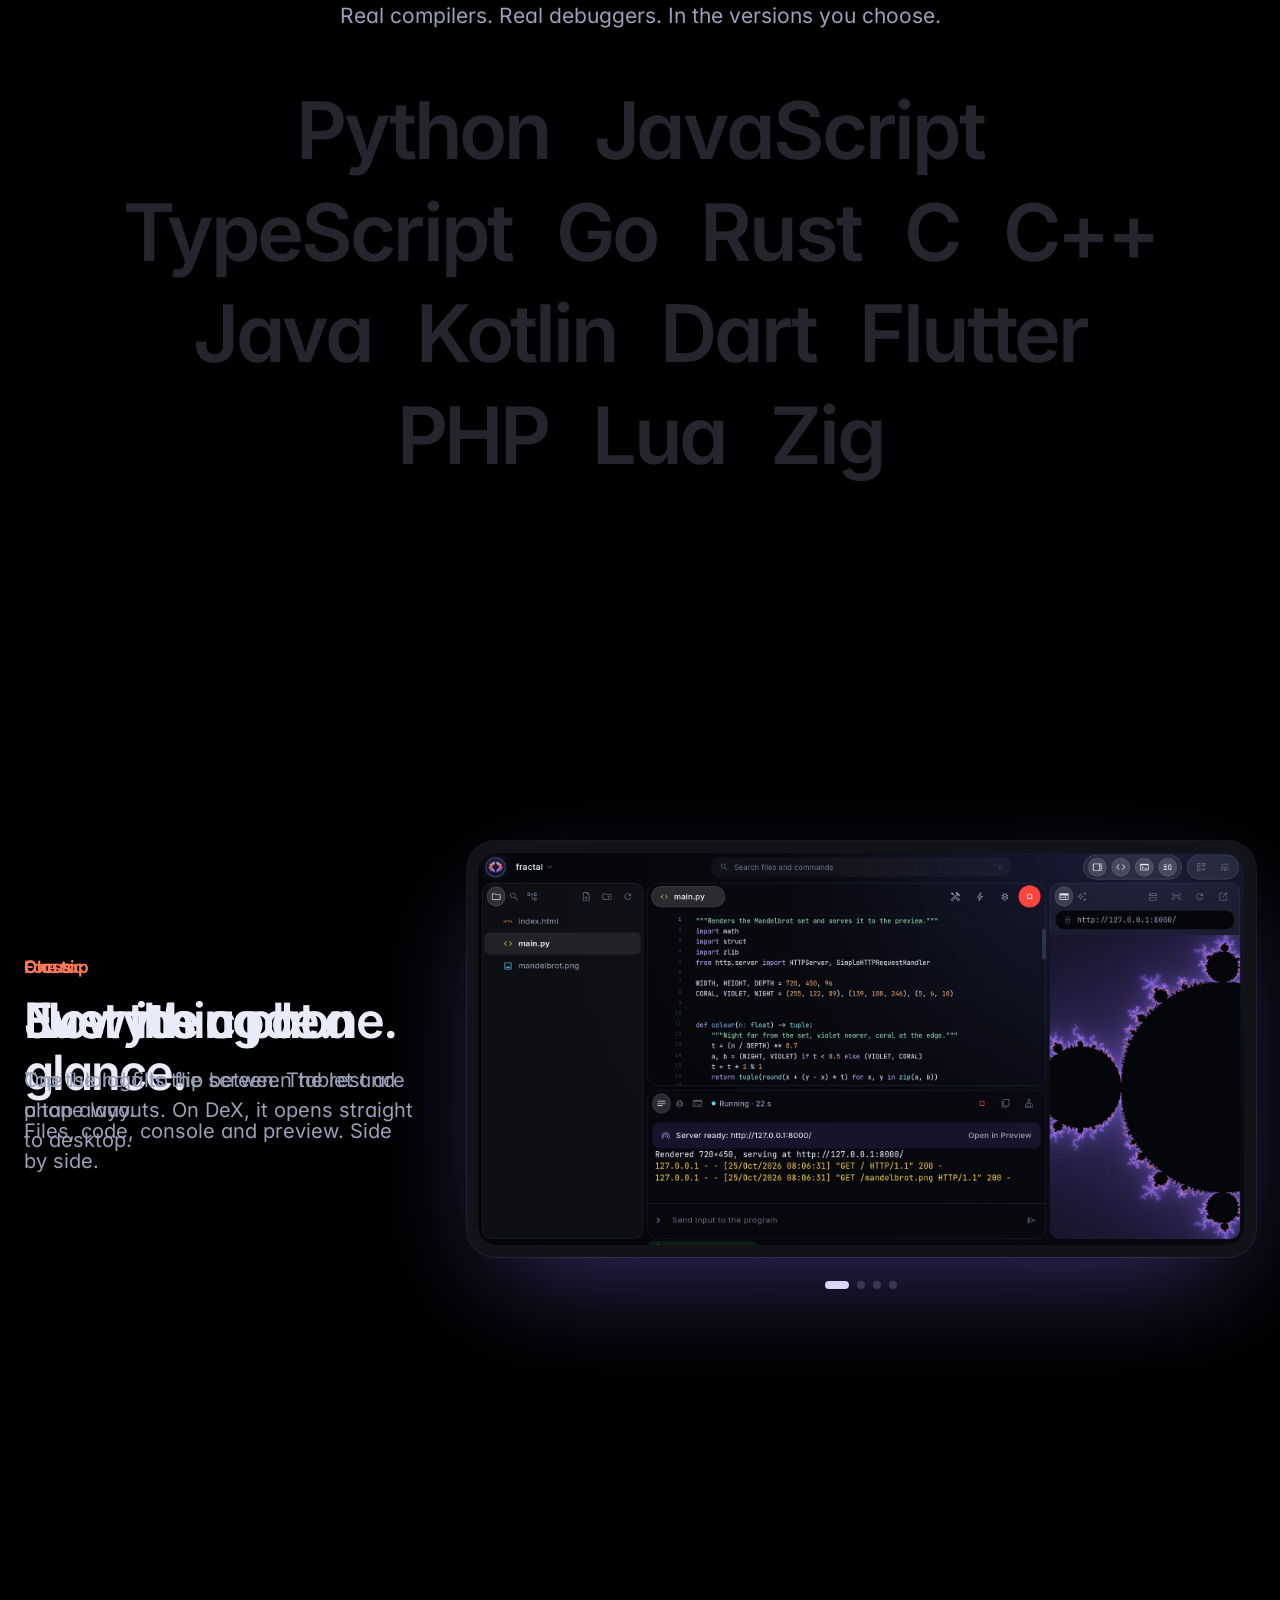
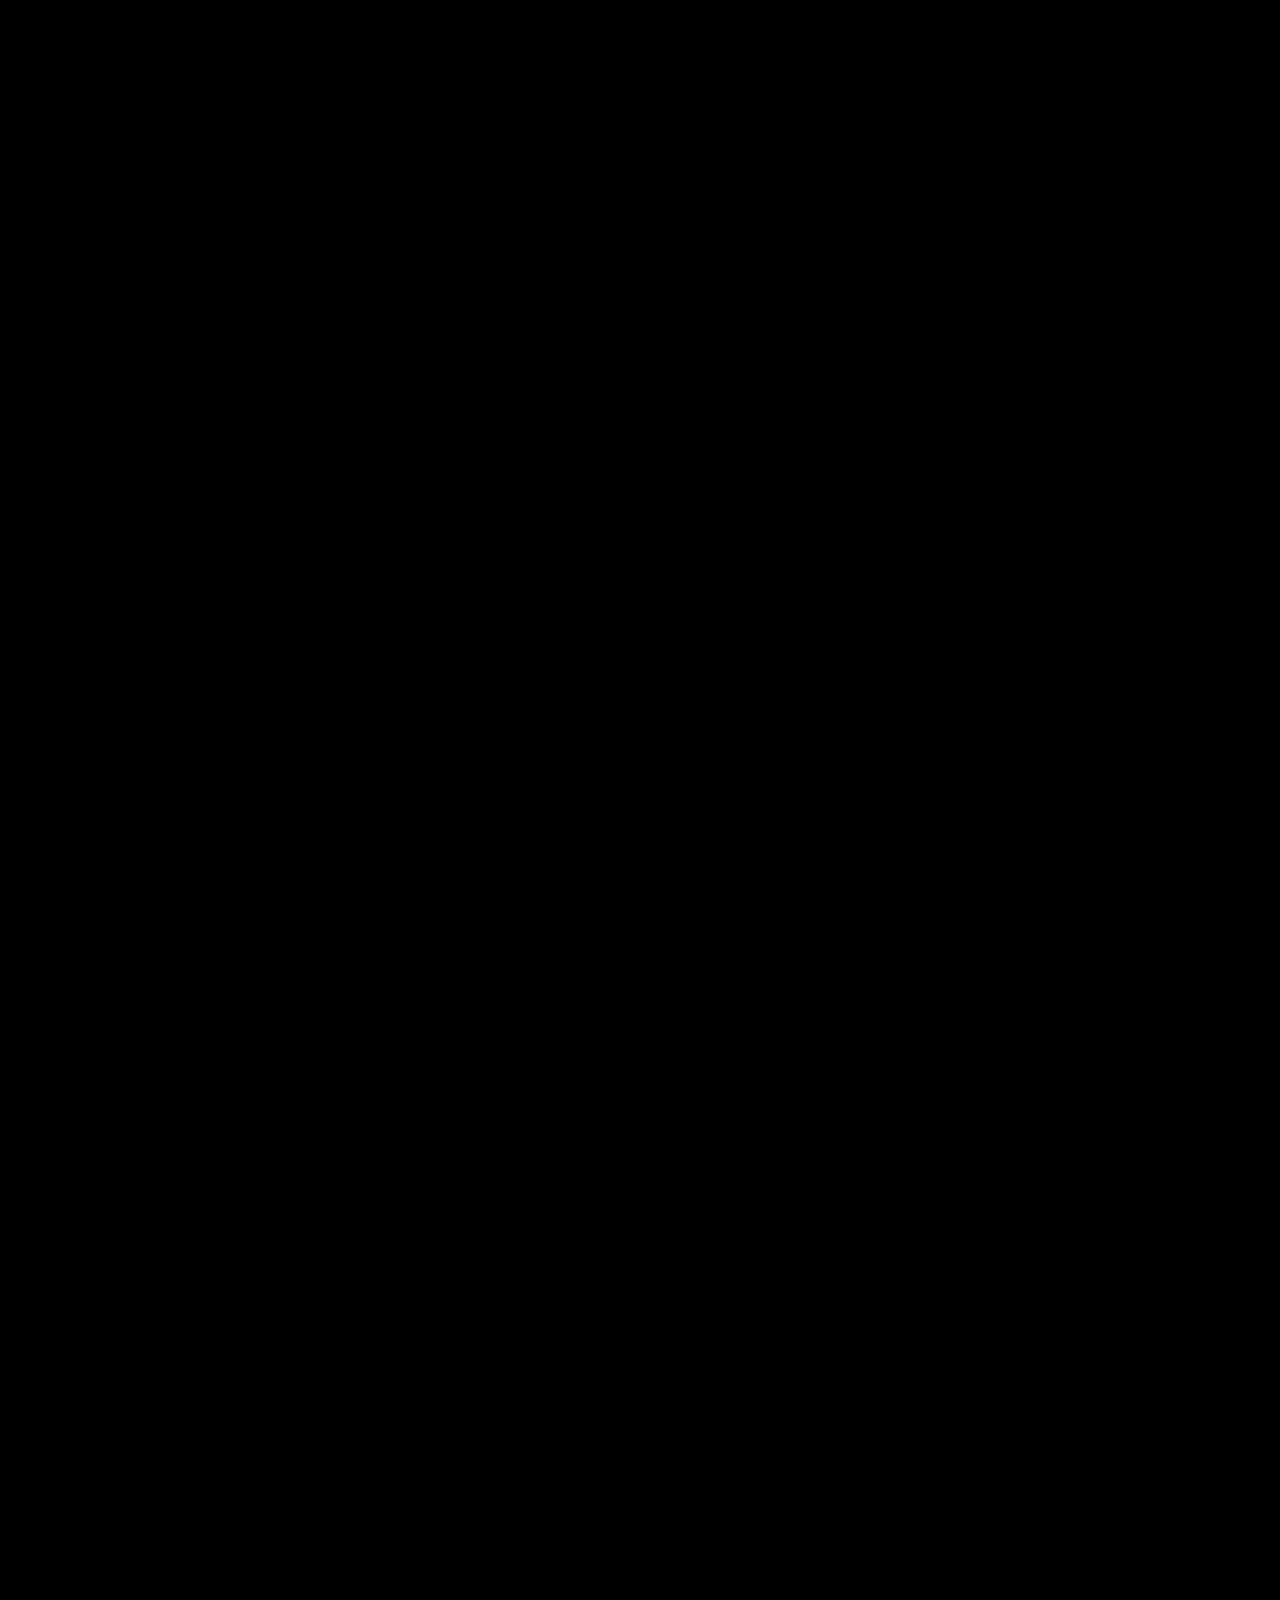
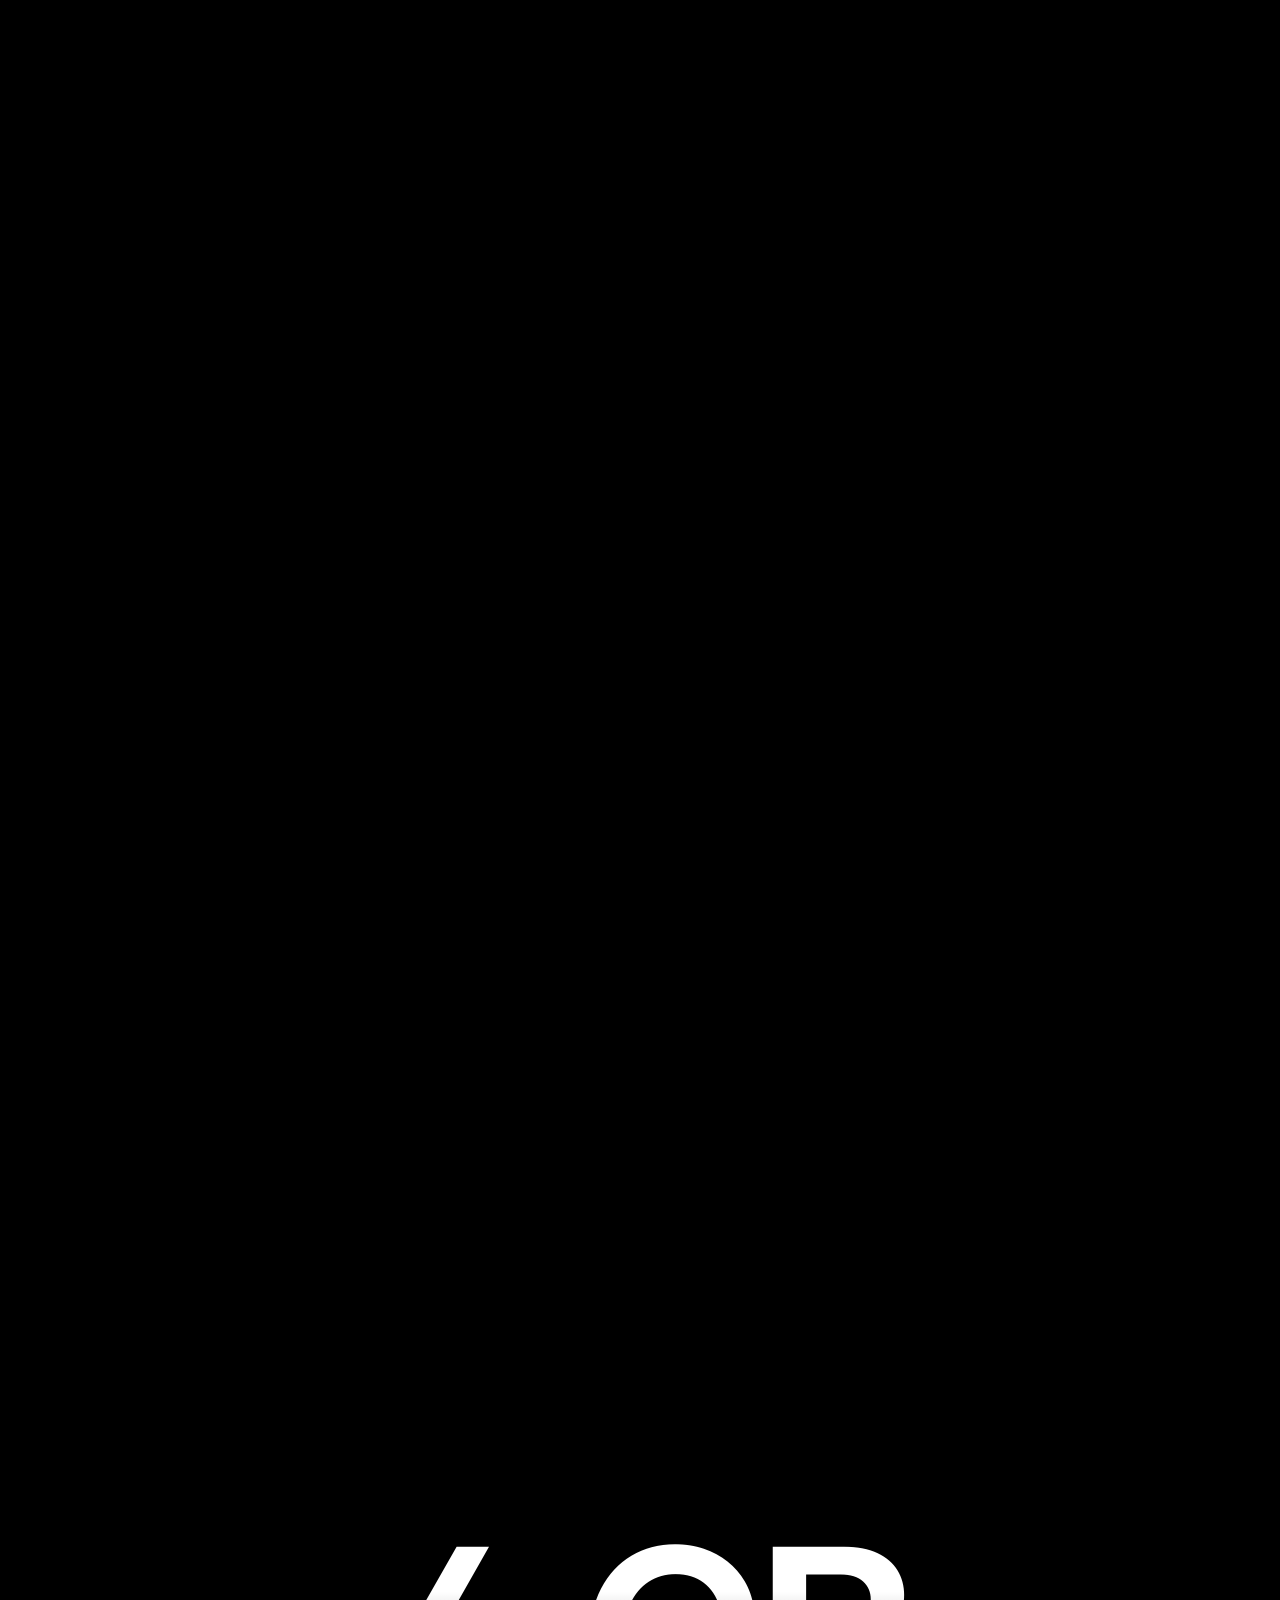
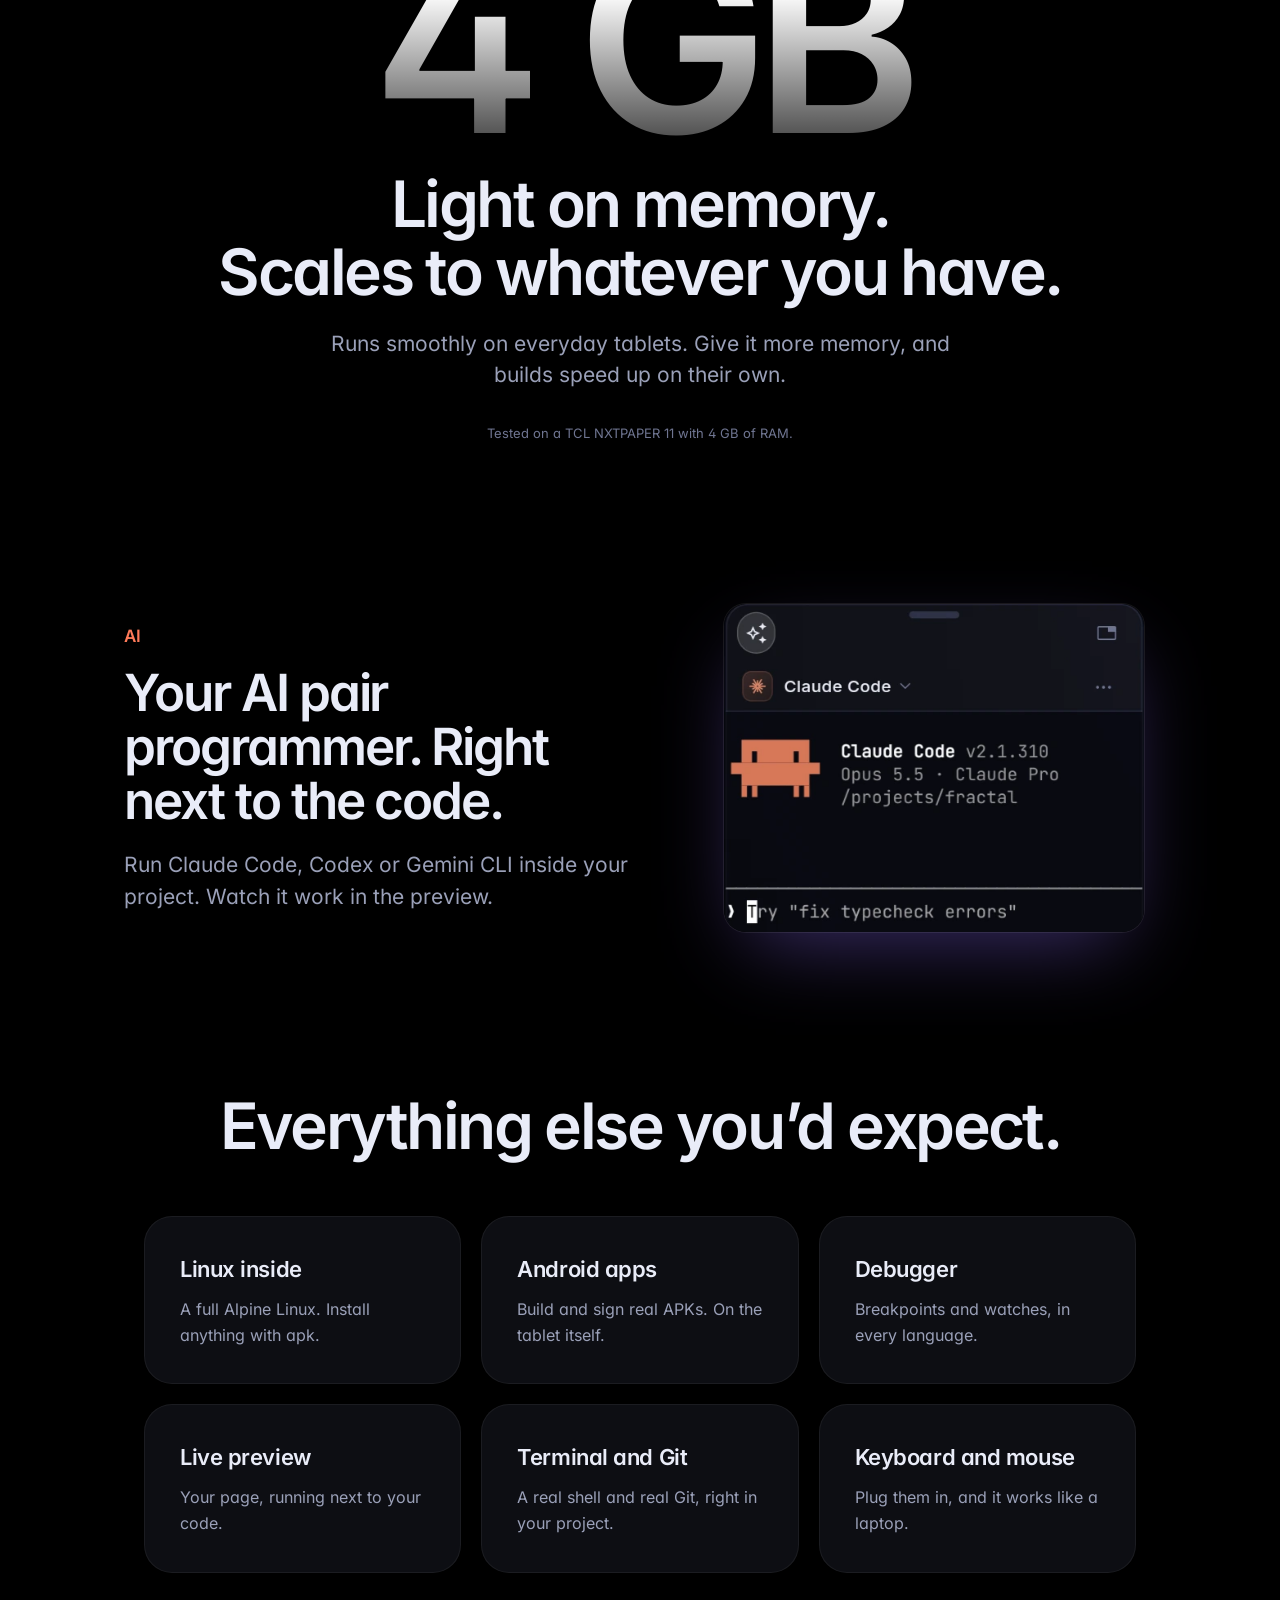
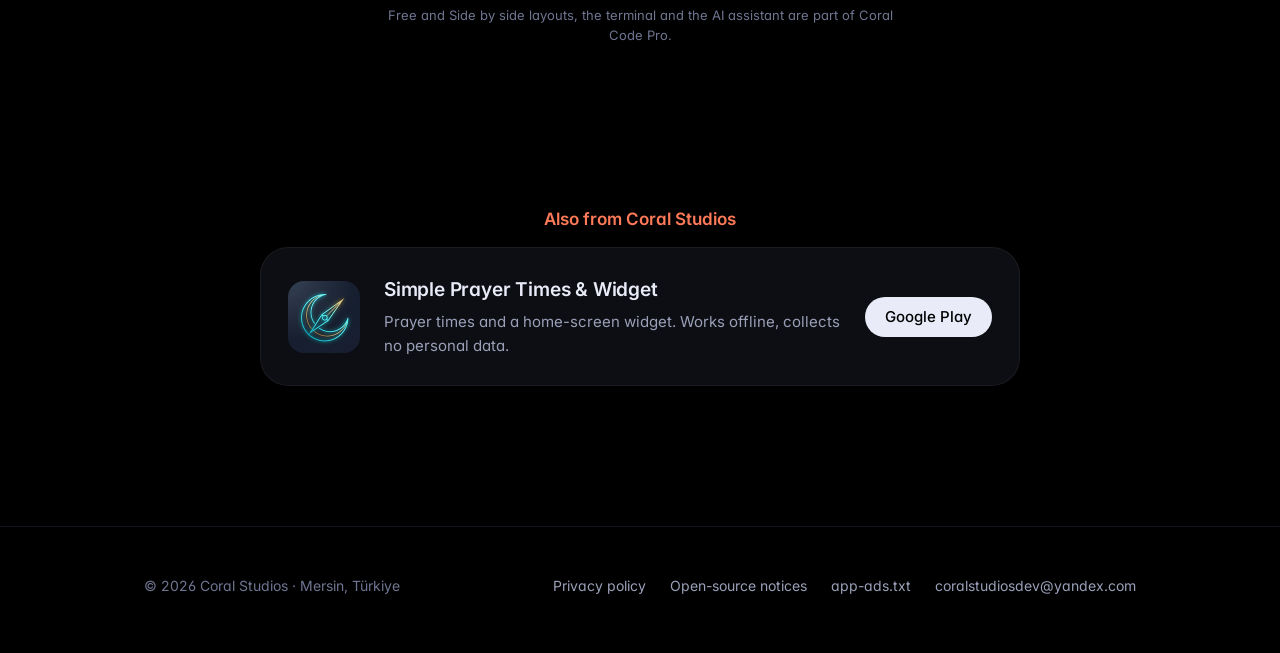
==== commit 6686a2e9: "New site: Coral Code first, the prayer times app under other apps - Redesigned from scratch around t" ====
--- a/index.html
+++ b/index.html
@@ -1,415 +1,156 @@
 <!DOCTYPE html>
 <html lang="en">
 <head>
-  <meta charset="UTF-8">
-  <meta name="viewport" content="width=device-width, initial-scale=1.0">
-  <title>Coral Studios | Privacy-First &amp; Lightweight Android Apps</title>
-  
-  <meta name="description" content="Coral Studios - Independent Android app studio crafting privacy-first, battery-friendly, and local-first lightweight utilities.">
-  <meta name="keywords" content="Coral Studios, Android Apps, Simple Prayer Times, Prayer Times Widget, Paperless Studio, Privacy-First Android Apps">
-  <meta name="author" content="Coral Studios">
-  <meta name="theme-color" content="#07070b">
-  
+  <meta charset="utf-8">
+  <meta name="viewport" content="width=device-width, initial-scale=1">
+  <title>Coral Code — A development environment for Android</title>
+  <meta name="description" content="Coral Code runs a Linux system inside the app: write, run, debug and build in 13 languages and Flutter, on an Android tablet or phone from 4 GB of RAM up.">
+  <meta name="theme-color" content="#000000">
   <meta property="og:type" content="website">
-  <meta property="og:title" content="Coral Studios | Privacy-First Lightweight Android Apps">
-  <meta property="og:description" content="Zero telemetry, battery-friendly, and local-first independent Android utilities.">
   <meta property="og:site_name" content="Coral Studios">
-  
-  <link rel="icon" type="image/svg+xml" href="assets/favicon.svg">
+  <meta property="og:title" content="Coral Code">
+  <meta property="og:description" content="A real Linux workstation, on your tablet.">
+  <meta property="og:image" content="assets/shots/workspace-1000.webp">
+  <link rel="icon" type="image/png" sizes="64x64" href="assets/coral-code-64.png">
+  <link rel="apple-touch-icon" href="assets/apple-touch-icon.png">
+  <link rel="preload" href="assets/fonts/Inter-SemiBold.woff2" as="font" type="font/woff2" crossorigin>
   <link rel="stylesheet" href="style.css">
 </head>
-<body>
+<body class="home">
 
-  <div class="bg-mesh" aria-hidden="true">
-    <div class="ambient-light ambient-purple"></div>
-    <div class="ambient-light ambient-indigo"></div>
-    <div class="ambient-light ambient-magenta"></div>
-  </div>
-  <div class="bg-grid" aria-hidden="true"></div>
-
-  <header class="site-header">
-    <div class="container header-inner">
-      <a href="#" class="brand-link" aria-label="Coral Studios Home">
-        <img src="assets/logo.svg" alt="Coral Studios Logo" class="brand-logo-img" width="200" height="46">
-      </a>
-
-      <nav class="header-nav" aria-label="Main Navigation">
-        <a href="#apps" class="nav-link">Apps</a>
-        <a href="#values" class="nav-link">Philosophy</a>
-        <a href="#privacy" class="nav-link" data-open-privacy>Privacy Policy</a>
+  <header class="top">
+    <div class="wrap">
+      <a class="studio" href="./">Coral <span>Studios</span></a>
+      <nav aria-label="Main">
+        <a href="#coral-code" class="wide">Coral Code</a>
+        <a href="#apps">Apps</a>
+        <a href="open-source.html">Open source</a>
+        <a href="privacy.html">Privacy</a>
       </nav>
-
-      <div class="header-cta-group">
-        <button type="button" class="email-pill-btn" data-copy-email title="Copy official email address">
-          <svg viewBox="0 0 24 24" fill="none" stroke-width="2" stroke-linecap="round" stroke-linejoin="round">
-            <rect x="2" y="4" width="20" height="16" rx="2"></rect>
-            <path d="m22 7-8.97 5.7a1.94 1.94 0 0 1-2.06 0L2 7"></path>
-          </svg>
-          <span>coralstudiosdev@yandex.com</span>
-        </button>
-      </div>
     </div>
   </header>
 
   <main>
-    <section class="hero-section">
-      <div class="container">
-        <div class="hero-pill">
-          <span class="hero-pill-dot"></span>
-          <span>Independent Android App Studio</span>
+    <!-- 1. The product, landing flat as you scroll. -->
+    <section class="hero" id="coral-code">
+      <div class="wrap center">
+        <img class="mark" src="assets/coral-code-192.png" alt="" width="64" height="64">
+        <p class="product">Coral Code</p>
+        <h1>Your whole dev setup.<br><span class="glow">Now on your tablet.</span></h1>
+        <p class="lede">Real Linux. Real toolchains. Nothing in the cloud.</p>
+        <div class="actions">
+          <span class="status">Coming soon to Google Play</span>
+          <a class="link" href="mailto:coralstudiosdev@yandex.com?subject=Coral%20Code">Tell me when it’s out ›</a>
         </div>
+      </div>
+      <div class="land" data-progress>
+        <figure class="device">
+          <img src="assets/shots/workspace.webp" srcset="assets/shots/workspace-1000.webp 1000w, assets/shots/workspace.webp 2000w" sizes="(max-width: 1180px) 92vw, 1100px" alt="Coral Code on a tablet: files, a Python file in the editor, the program’s output and a live preview of the page it serves." width="2000" height="1052">
+        </figure>
+      </div>
+    </section>
 
-        <h1 class="hero-title">
-          Privacy-First, Battery-Friendly, <br>
-          <span class="hero-title-highlight">Local-First</span> Android Apps
-        </h1>
+    <!-- 2. The headline claim, right after the product. -->
+    <section class="langs-block">
+      <div class="wrap center">
+        <h2 class="reveal">13 languages and Flutter.<br><span class="glow">One tap each.</span></h2>
+        <p class="sub reveal">Real compilers. Real debuggers. In the versions you choose.</p>
+      </div>
+      <ul class="lang-wall" aria-label="Supported languages">
+        <li>Python</li><li>JavaScript</li><li>TypeScript</li><li>Go</li><li>Rust</li><li>C</li><li>C++</li>
+        <li>Java</li><li>Kotlin</li><li>Dart</li><li>Flutter</li><li>PHP</li><li>Lua</li><li>Zig</li>
+      </ul>
+    </section>
 
-        <p class="hero-description">
-          Engineered without invasive tracking, background telemetry, or bloated frameworks — building independent Android utilities that simply do their job with speed and precision.
-        </p>
-
-        <div class="hero-cta-group">
-          <a href="#apps" class="btn btn-primary">
-            <svg width="18" height="18" viewBox="0 0 24 24" fill="none" stroke="currentColor" stroke-width="2" stroke-linecap="round" stroke-linejoin="round">
-              <rect x="2" y="3" width="20" height="14" rx="2"></rect>
-              <line x1="8" y1="21" x2="16" y2="21"></line>
-              <line x1="12" y1="17" x2="12" y2="21"></line>
-            </svg>
-            Explore Apps
-          </a>
-          <a href="mailto:coralstudiosdev@yandex.com" class="btn btn-secondary">
-            <svg width="18" height="18" viewBox="0 0 24 24" fill="none" stroke="currentColor" stroke-width="2" stroke-linecap="round" stroke-linejoin="round">
-              <path d="M4 4h16c1.1 0 2 .9 2 2v12c0 1.1-.9 2-2 2H4c-1.1 0-2-.9-2-2V6c0-1.1.9-2 2-2z"></path>
-              <polyline points="22,6 12,13 2,6"></polyline>
-            </svg>
-            Get in Touch
-          </a>
+    <!-- 3. One device, transforming as you scroll. -->
+    <section class="stage">
+      <div class="stage-pin">
+        <div class="stage-text" aria-live="polite">
+          <div class="step" data-step="0"><p class="kicker">Classic</p><h2>Everything at a glance.</h2><p>Files, code, console and preview. Side by side.</p></div>
+          <div class="step" data-step="1"><p class="kicker">Focus</p><h2>Just the code.</h2><p>One island fills the screen. The rest are a tap away.</p></div>
+          <div class="step" data-step="2"><p class="kicker">Free</p><h2>Your layout. Your rules.</h2><p>Split anything. Drag anything. Save it for later.</p></div>
+          <div class="step" data-step="3"><p class="kicker">One tap</p><h2>Now it’s a phone.</h2><p>Tap the logo to flip between tablet and phone layouts. On DeX, it opens straight to desktop.</p></div>
+        </div>
+        <div class="stage-device">
+          <div class="frame">
+            <img data-shot="0" src="assets/shots/workspace-1000.webp" srcset="assets/shots/workspace-1000.webp 1000w, assets/shots/workspace.webp 2000w" sizes="60vw" alt="Classic layout." width="2000" height="1052">
+            <img data-shot="1" src="assets/shots/focus-sm.webp" srcset="assets/shots/focus-sm.webp 1000w, assets/shots/focus.webp 2000w" sizes="60vw" alt="Focus layout: the editor alone." width="2000" height="1052">
+            <img data-shot="2" src="assets/shots/free-sm.webp" srcset="assets/shots/free-sm.webp 1000w, assets/shots/free.webp 2000w" sizes="60vw" alt="Free layout: preview, Claude Code, console and editor in columns." width="2000" height="1052">
+            <img data-shot="3" src="assets/shots/phone-code-sm.webp" srcset="assets/shots/phone-code-sm.webp 600w, assets/shots/phone-code.webp 1200w" sizes="40vh" alt="Phone layout: the editor with a tab bar." width="1200" height="1848">
+          </div>
+          <ol class="dots" aria-hidden="true"><li></li><li></li><li></li><li></li></ol>
         </div>
       </div>
     </section>
 
-    <section class="section" id="apps">
-      <div class="container">
-        <div class="section-header">
-          <span class="section-tag">Product Showcase</span>
-          <h2 class="section-title">Our Applications</h2>
-          <p class="section-subtitle">Lightweight utilities built around user privacy, zero bloat, and optimal hardware efficiency.</p>
-        </div>
-
-        <div class="products-grid">
-          <article class="product-card card-active">
-            <div class="card-top">
-              <div class="app-icon-wrapper">
-                <img src="assets/icon-prayer.png" alt="Simple Prayer Times & Widget App Icon" class="app-icon-img" width="76" height="76">
-              </div>
-              <span class="status-badge status-live">
-                <span class="status-live-dot"></span>
-                Live on Google Play
-              </span>
-            </div>
-
-            <h3 class="app-title">Simple Prayer Times &amp; Widget</h3>
-
-            <p class="app-description">
-              An offline-first, battery-efficient prayer times utility and home screen widget with absolute zero data collection and clean Material design.
-            </p>
-
-            <div class="feature-tags">
-              <span class="feature-tag">
-                <svg width="12" height="12" viewBox="0 0 24 24" fill="none" stroke="#34D399" stroke-width="2.5"><polyline points="20 6 9 17 4 12"></polyline></svg>
-                100% Offline
-              </span>
-              <span class="feature-tag">
-                <svg width="12" height="12" viewBox="0 0 24 24" fill="none" stroke="#34D399" stroke-width="2.5"><polyline points="20 6 9 17 4 12"></polyline></svg>
-                Battery Friendly
-              </span>
-              <span class="feature-tag">
-                <svg width="12" height="12" viewBox="0 0 24 24" fill="none" stroke="#34D399" stroke-width="2.5"><polyline points="20 6 9 17 4 12"></polyline></svg>
-                Zero Data Collection
-              </span>
-              <span class="feature-tag">
-                <svg width="12" height="12" viewBox="0 0 24 24" fill="none" stroke="#34D399" stroke-width="2.5"><polyline points="20 6 9 17 4 12"></polyline></svg>
-                Material You Widget
-              </span>
-            </div>
-
-            <div class="card-action">
-              <a href="https://play.google.com/store/apps/details?id=com.coralstudios.sadenamaz" 
-                 target="_blank" 
-                 rel="noopener noreferrer" 
-                 class="btn btn-play"
-                 aria-label="Download Simple Prayer Times & Widget on Google Play">
-                <svg width="20" height="20" viewBox="0 0 24 24" fill="currentColor">
-                  <path d="M3.609 1.814L13.793 12 3.61 22.186a1.99 1.99 0 0 1-.22-.962V2.776c0-.36.08-.7.22-.962zm11.255 11.257l2.392 2.392-12.01 6.877 9.618-9.269zm2.392-2.392l-2.392 2.392-9.618-9.27 12.01 6.878zm1.071 1.071l3.528 2.02a1.49 1.49 0 0 1 0 2.58l-3.528 2.02-2.392-2.392 2.392-2.228z"/>
-                </svg>
-                Get it on Google Play
-              </a>
-            </div>
-          </article>
-
-          <article class="product-card card-upcoming">
-            <div class="card-top">
-              <div class="app-icon-wrapper">
-                <img src="assets/icon-paperless.svg" alt="Paperless Studio App Icon" class="app-icon-img" width="76" height="76">
-              </div>
-              <span class="status-badge status-upcoming">
-                <span class="status-upcoming-dot"></span>
-                Coming Soon
-              </span>
-            </div>
-
-            <h3 class="app-title">Paperless Studio</h3>
-
-            <p class="app-description">
-              A local-first document and PDF management workspace powered by a high-performance native Rust engine, executing entirely on-device with zero cloud reliance.
-            </p>
-
-            <div class="feature-tags">
-              <span class="feature-tag">
-                <svg width="12" height="12" viewBox="0 0 24 24" fill="none" stroke="#A78BFA" stroke-width="2.5"><circle cx="12" cy="12" r="10"></circle><polyline points="12 6 12 12 16 14"></polyline></svg>
-                Rust Engine
-              </span>
-              <span class="feature-tag">
-                <svg width="12" height="12" viewBox="0 0 24 24" fill="none" stroke="#A78BFA" stroke-width="2.5"><polyline points="20 6 9 17 4 12"></polyline></svg>
-                Local Processing
-              </span>
-              <span class="feature-tag">
-                <svg width="12" height="12" viewBox="0 0 24 24" fill="none" stroke="#A78BFA" stroke-width="2.5"><polyline points="20 6 9 17 4 12"></polyline></svg>
-                Zero Cloud Dependence
-              </span>
-              <span class="feature-tag">
-                <svg width="12" height="12" viewBox="0 0 24 24" fill="none" stroke="#A78BFA" stroke-width="2.5"><polyline points="20 6 9 17 4 12"></polyline></svg>
-                Ultra Fast
-              </span>
-            </div>
-
-            <div class="card-action">
-              <button type="button" class="btn btn-disabled" disabled aria-disabled="true">
-                <svg width="18" height="18" viewBox="0 0 24 24" fill="none" stroke="currentColor" stroke-width="2" stroke-linecap="round" stroke-linejoin="round">
-                  <circle cx="12" cy="12" r="10"></circle>
-                  <polyline points="12 6 12 12 16 14"></polyline>
-                </svg>
-                In Active Development
-              </button>
-            </div>
-          </article>
-        </div>
-
-        <div class="verification-banner">
-          <div class="verification-content">
-            <div class="verification-icon">
-              <svg width="22" height="22" viewBox="0 0 24 24" fill="none" stroke="currentColor" stroke-width="2.5" stroke-linecap="round" stroke-linejoin="round">
-                <path d="M12 22s8-4 8-10V5l-8-3-8 3v7c0 6 8 10 8 10z"></path>
-                <polyline points="9 12 11 14 15 10"></polyline>
-              </svg>
-            </div>
-            <div class="verification-text">
-              <h4>Google AdMob &amp; Google Play Developer Verification</h4>
-              <p>Authorized digital seller records verified at our independent domain root (app-ads.txt).</p>
-            </div>
-          </div>
-          <a href="app-ads.txt" target="_blank" class="verification-link">
-            <span>/app-ads.txt</span>
-            <svg width="14" height="14" viewBox="0 0 24 24" fill="none" stroke="currentColor" stroke-width="2" stroke-linecap="round" stroke-linejoin="round">
-              <line x1="7" y1="17" x2="17" y2="7"></line>
-              <polyline points="7 7 17 7 17 17"></polyline>
-            </svg>
-          </a>
-        </div>
+    <!-- 4. The constraint it was built for. -->
+    <section class="ram">
+      <div class="wrap center">
+        <p class="big" data-progress>4&nbsp;GB</p>
+        <h2 class="reveal">Light on memory.<br>Scales to whatever you have.</h2>
+        <p class="sub reveal">Runs smoothly on everyday tablets. Give it more memory, and builds speed up on their own.</p>
+        <p class="fine reveal">Tested on a TCL NXTPAPER 11 with 4 GB of RAM.</p>
       </div>
     </section>
 
-    <section class="section" id="values">
-      <div class="container">
-        <div class="section-header">
-          <span class="section-tag">Design Philosophy</span>
-          <h2 class="section-title">Why Coral Studios?</h2>
-          <p class="section-subtitle">Strict engineering principles to keep your software clean, private, and free from telemetry clutter.</p>
+    <!-- 5. The assistant. -->
+    <section class="block split">
+      <div class="wrap">
+        <div class="split-text reveal">
+          <p class="kicker">AI</p>
+          <h2>Your AI pair programmer. Right next to the code.</h2>
+          <p class="sub">Run Claude Code, Codex or Gemini CLI inside your project. Watch it work in the preview.</p>
         </div>
+        <figure class="panel tall reveal">
+          <img src="assets/shots/assistant.webp" alt="Claude Code open in the assistant island of Coral Code, in the project folder." width="514" height="402" loading="lazy">
+        </figure>
+      </div>
+    </section>
 
-        <div class="values-grid">
-          <div class="value-card">
-            <div class="value-icon">
-              <svg width="24" height="24" viewBox="0 0 24 24" fill="none" stroke="currentColor" stroke-width="2" stroke-linecap="round" stroke-linejoin="round">
-                <rect x="3" y="11" width="18" height="11" rx="2" ry="2"></rect>
-                <path d="M7 11V7a5 5 0 0 1 10 0v4"></path>
-              </svg>
-            </div>
-            <h3 class="value-title">Zero Personal Data Collection</h3>
-            <p class="value-text">
-              Our apps never request, collect, store, or transmit your name, phone number, email address, or contact list. We do not require accounts or user registration.
-            </p>
+    <!-- 6. The rest, briefly. -->
+    <section class="block">
+      <div class="wrap center"><h2 class="reveal">Everything else you’d expect.</h2></div>
+      <div class="wrap">
+        <ul class="tiles">
+          <li class="reveal"><h3>Linux inside</h3><p>A full Alpine Linux. Install anything with apk.</p></li>
+          <li class="reveal"><h3>Android apps</h3><p>Build and sign real APKs. On the tablet itself.</p></li>
+          <li class="reveal"><h3>Debugger</h3><p>Breakpoints and watches, in every language.</p></li>
+          <li class="reveal"><h3>Live preview</h3><p>Your page, running next to your code.</p></li>
+          <li class="reveal"><h3>Terminal and Git</h3><p>A real shell and real Git, right in your project.</p></li>
+          <li class="reveal"><h3>Keyboard and mouse</h3><p>Plug them in, and it works like a laptop.</p></li>
+        </ul>
+        <p class="fine center">Free and Side by side layouts, the terminal and the AI assistant are part of Coral Code Pro.</p>
+      </div>
+    </section>
+
+    <section class="block" id="apps">
+      <div class="wrap center">
+        <p class="kicker">Also from Coral Studios</p>
+        <article class="app reveal">
+          <img src="assets/prayer-times-144.png" alt="" width="72" height="72">
+          <div>
+            <h3>Simple Prayer Times &amp; Widget</h3>
+            <p>Prayer times and a home-screen widget. Works offline, collects no personal data.</p>
           </div>
-
-          <div class="value-card">
-            <div class="value-icon">
-              <svg width="24" height="24" viewBox="0 0 24 24" fill="none" stroke="currentColor" stroke-width="2" stroke-linecap="round" stroke-linejoin="round">
-                <polygon points="13 2 3 14 12 14 11 22 21 10 12 10 13 2"></polygon>
-              </svg>
-            </div>
-            <h3 class="value-title">Battery &amp; System Efficiency</h3>
-            <p class="value-text">
-              No hidden background services or battery-draining telemetry. Computations run locally and only when requested, respecting your device resources.
-            </p>
-          </div>
-
-          <div class="value-card">
-            <div class="value-icon">
-              <svg width="24" height="24" viewBox="0 0 24 24" fill="none" stroke="currentColor" stroke-width="2" stroke-linecap="round" stroke-linejoin="round">
-                <circle cx="12" cy="12" r="10"></circle>
-                <line x1="2" y1="12" x2="22" y2="12"></line>
-                <path d="M12 2a15.3 15.3 0 0 1 4 10 15.3 15.3 0 0 1-4 10 15.3 15.3 0 0 1-4-10 15.3 15.3 0 0 1 4-10z"></path>
-              </svg>
-            </div>
-            <h3 class="value-title">Local &amp; Offline Architecture</h3>
-            <p class="value-text">
-              Core features work without internet access. Calculations and documents remain securely on your device rather than on remote servers.
-            </p>
-          </div>
-        </div>
+          <a class="button" href="https://play.google.com/store/apps/details?id=com.coralstudios.sadenamaz" target="_blank" rel="noopener noreferrer">Google Play</a>
+        </article>
       </div>
     </section>
   </main>
 
-  <footer class="site-footer">
-    <div class="container">
-      <div class="footer-top">
-        <div class="footer-brand">
-          <img src="assets/logo.svg" alt="Coral Studios Logo" width="180" height="42">
-          <p>
-            Independent Android app studio crafting privacy-first, battery-friendly, and local-first software utilities.
-          </p>
-        </div>
-
-        <div class="footer-links-group">
-          <div class="footer-column">
-            <h5>Apps</h5>
-            <ul class="footer-links">
-              <li>
-                <a href="https://play.google.com/store/apps/details?id=com.coralstudios.sadenamaz" target="_blank" rel="noopener noreferrer" class="footer-link">
-                  Simple Prayer Times &amp; Widget
-                </a>
-              </li>
-              <li>
-                <span class="footer-link" style="color: var(--text-dim);">Paperless Studio (Upcoming)</span>
-              </li>
-            </ul>
-          </div>
-
-          <div class="footer-column">
-            <h5>Legal &amp; Verification</h5>
-            <ul class="footer-links">
-              <li>
-                <a href="#privacy" class="footer-link" data-open-privacy>Privacy Policy (Modal)</a>
-              </li>
-              <li>
-                <a href="privacy.html" class="footer-link">Privacy Policy (Direct URL)</a>
-              </li>
-              <li>
-                <a href="app-ads.txt" target="_blank" class="footer-link">app-ads.txt (AdMob)</a>
-              </li>
-            </ul>
-          </div>
-
-          <div class="footer-column">
-            <h5>Contact</h5>
-            <ul class="footer-links">
-              <li>
-                <a href="mailto:coralstudiosdev@yandex.com" class="footer-link">coralstudiosdev@yandex.com</a>
-              </li>
-              <li>
-                <button type="button" class="footer-link" data-copy-email style="background: none; border: none; padding: 0; cursor: pointer;">
-                  Copy Email
-                </button>
-              </li>
-            </ul>
-          </div>
-        </div>
-      </div>
-
-      <div class="footer-bottom">
-        <p>&copy; 2026 Coral Studios. All rights reserved.</p>
-        <p>Google Play and Google AdMob are trademarks of Google LLC.</p>
-      </div>
+  <footer>
+    <div class="wrap">
+      <span>© 2026 Coral Studios · Mersin, Türkiye</span>
+      <nav aria-label="Footer">
+        <a href="privacy.html">Privacy policy</a>
+        <a href="open-source.html">Open-source notices</a>
+        <a href="app-ads.txt">app-ads.txt</a>
+        <button type="button" class="copy-email" data-copy-email>coralstudiosdev@yandex.com</button>
+      </nav>
     </div>
   </footer>
 
-  <dialog id="privacyModal" class="privacy-modal" aria-labelledby="modalTitle">
-    <div class="modal-header">
-      <div class="modal-title-wrap">
-        <svg width="22" height="22" viewBox="0 0 24 24" fill="none" stroke="#A78BFA" stroke-width="2" stroke-linecap="round" stroke-linejoin="round">
-          <path d="M12 22s8-4 8-10V5l-8-3-8 3v7c0 6 8 10 8 10z"></path>
-        </svg>
-        <h3 id="modalTitle">Privacy Policy</h3>
-      </div>
-
-      <button type="button" class="modal-close-btn" data-close-privacy aria-label="Close">
-        <svg width="18" height="18" viewBox="0 0 24 24" fill="none" stroke="currentColor" stroke-width="2" stroke-linecap="round" stroke-linejoin="round">
-          <line x1="18" y1="6" x2="6" y2="18"></line>
-          <line x1="6" y1="6" x2="18" y2="18"></line>
-        </svg>
-      </button>
-    </div>
-
-    <div class="modal-body">
-      <p style="margin-bottom: 20px; color: var(--text-primary); font-weight: 500;">
-        Last Updated: 2026 | Coral Studios ("We", "Our") deeply respects your personal privacy. This Privacy Policy governs the data practices of all Android applications developed and published by Coral Studios.
-      </p>
-
-      <div class="policy-block">
-        <h4><span>1.</span> Zero Personal Data Collection</h4>
-        <p>
-          Our applications (including Simple Prayer Times &amp; Widget and upcoming studio releases) <strong>do not collect, store, transmit, or share any personally identifiable information</strong> (such as names, phone numbers, email addresses, personal files, or contact lists). No user account creation or registration is required to use our software.
-        </p>
-      </div>
-
-      <div class="policy-block">
-        <h4><span>2.</span> Location Permission &amp; On-Device Processing</h4>
-        <p>
-          Location permission requested by Simple Prayer Times &amp; Widget is used strictly and solely to calculate accurate local astronomical prayer times and Qibla direction based on your coordinates. <strong>Your location is computed strictly on-device</strong> and is never transmitted to our servers or any external third parties.
-        </p>
-      </div>
-
-      <div class="policy-block">
-        <h4><span>3.</span> Third-Party Advertising (Google AdMob)</h4>
-        <p>
-          To keep our free applications available, we integrate <strong>Google AdMob</strong> as our advertising provider. AdMob may process anonymous technical identifiers (such as Google Advertising ID) in accordance with applicable privacy regulations and user consent choices to display personalized or non-personalized ads. For details on how Google processes ad data, please refer to <a href="https://policies.google.com/technologies/ads" target="_blank" rel="noopener noreferrer" style="color: var(--purple-400);">Google's Advertising Policies</a>.
-        </p>
-      </div>
-
-      <div class="policy-block">
-        <h4><span>4.</span> In-App Purchases &amp; Google Play Billing</h4>
-        <p>
-          Any premium upgrades, customizations, or ad-removal purchases are processed exclusively via official <strong>Google Play Billing</strong>. We never receive, process, or store your credit card details or financial information; all transactions are handled securely by Google.
-        </p>
-      </div>
-
-      <div class="policy-block">
-        <h4><span>5.</span> Contact &amp; Support</h4>
-        <p>
-          If you have any questions or feedback regarding our privacy practices or applications, please reach out to us directly:
-          <br><br>
-          <strong>Official Contact Email:</strong> 
-          <a href="mailto:coralstudiosdev@yandex.com" style="color: var(--purple-400); font-family: var(--font-mono);">coralstudiosdev@yandex.com</a>
-        </p>
-      </div>
-    </div>
-
-    <div class="modal-footer">
-      <span>Direct page URL: <a href="privacy.html">/privacy.html</a></span>
-      <button type="button" class="btn btn-secondary" data-close-privacy style="padding: 8px 18px; font-size: 0.85rem;">Close</button>
-    </div>
-  </dialog>
-
-  <div class="toast-container">
-    <div id="toast" class="toast">
-      <svg class="toast-icon" width="18" height="18" viewBox="0 0 24 24" fill="none" stroke="currentColor" stroke-width="2.5" stroke-linecap="round" stroke-linejoin="round">
-        <path d="M20 6L9 17l-5-5"></path>
-      </svg>
-      <span id="toastMessage">Email copied to clipboard!</span>
-    </div>
-  </div>
-
+  <div class="toast" id="toast" role="status" aria-live="polite"></div>
   <script src="script.js"></script>
 </body>
 </html>
--- a/style.css
+++ b/style.css
@@ -1,947 +1,268 @@
+@font-face { font-family: Inter; font-weight: 400; font-display: swap; src: url(assets/fonts/Inter-Regular.woff2) format("woff2"); }
+@font-face { font-family: Inter; font-weight: 500; font-display: swap; src: url(assets/fonts/Inter-Medium.woff2) format("woff2"); }
+@font-face { font-family: Inter; font-weight: 600; font-display: swap; src: url(assets/fonts/Inter-SemiBold.woff2) format("woff2"); }
+@font-face { font-family: "JetBrains Mono"; font-weight: 400; font-display: swap; src: url(assets/fonts/JetBrainsMono-Regular.woff2) format("woff2"); }
+
+/* Coral Code's own palette (lib/ui/design/tokens.dart). */
 :root {
-  --bg-base: #07070b;
-  --bg-surface: rgba(13, 13, 22, 0.65);
-  --bg-surface-hover: rgba(20, 18, 36, 0.85);
-  --bg-elevated: rgba(24, 21, 42, 0.9);
-
-  --border-subtle: rgba(255, 255, 255, 0.07);
-  --border-specular: rgba(167, 139, 250, 0.18);
-  --border-glow: rgba(139, 92, 246, 0.45);
-  --border-active: rgba(192, 132, 252, 0.75);
-
-  --purple-500: #8b5cf6;
-  --purple-400: #a78bfa;
-  --purple-300: #c4b5fd;
-  --purple-600: #7c3aed;
-  --purple-700: #6d28d9;
-  --purple-glow: rgba(139, 92, 246, 0.28);
-  --purple-accent: #d946ef;
-
-  --emerald-500: #10b981;
-  --emerald-400: #34d399;
-  --emerald-glow: rgba(16, 185, 129, 0.25);
-
-  --amber-500: #f59e0b;
-  --amber-400: #fbbf24;
-  --amber-glow: rgba(245, 158, 11, 0.2);
-
-  --text-primary: #f8fafc;
-  --text-secondary: #94a3b8;
-  --text-muted: #64748b;
-  --text-dim: #475569;
-
-  --font-sans: -apple-system, BlinkMacSystemFont, "Segoe UI", Roboto, Helvetica, Arial, sans-serif;
-  --font-mono: ui-monospace, SFMono-Regular, Menlo, Monaco, Consolas, monospace;
-
-  --radius-sm: 8px;
-  --radius-md: 14px;
-  --radius-lg: 22px;
-  --radius-full: 9999px;
-
-  --transition-fast: 160ms cubic-bezier(0.16, 1, 0.3, 1);
-  --transition-normal: 260ms cubic-bezier(0.16, 1, 0.3, 1);
-}
-
-*, *::before, *::after {
-  box-sizing: border-box;
+  --canvas: #05060a;
+  --surface: #0b0c13;
+  --hairline: rgba(160, 180, 255, 0.11);
+  --hairline-strong: rgba(160, 180, 255, 0.2);
+  --text: #e9ecf8;
+  --text-2: #9aa0b8;
+  --text-3: #6f7591;
+  --primary: #8b6cf6;
+  --primary-bright: #b4a0fa;
+  --coral: #ff7a59;
+  --run: #30d158;
+  --sans: Inter, -apple-system, "Segoe UI", Roboto, sans-serif;
+  --mono: "JetBrains Mono", ui-monospace, Menlo, Consolas, monospace;
+  --page: 1040px;
+  --gutter: 24px;
+  color-scheme: dark;
+}
+
+*, *::before, *::after { box-sizing: border-box; }
+html { -webkit-text-size-adjust: 100%; }
+body {
   margin: 0;
-  padding: 0;
-}
-
-html {
-  font-family: var(--font-sans);
-  background-color: var(--bg-base);
-  color: var(--text-primary);
-  line-height: 1.6;
-  scroll-behavior: smooth;
+  background: var(--canvas);
+  color: var(--text);
+  font: 400 16px/1.6 var(--sans);
+  font-feature-settings: "cv11", "ss01";
   -webkit-font-smoothing: antialiased;
 }
-
-body {
-  min-height: 100vh;
-  position: relative;
-  overflow-x: hidden;
-  background-color: var(--bg-base);
-}
-
-.bg-mesh {
-  position: fixed;
-  inset: 0;
-  pointer-events: none;
-  z-index: 0;
-  overflow: hidden;
-}
-
-.ambient-light {
-  position: absolute;
-  border-radius: 50%;
-  filter: blur(130px);
-  opacity: 0.6;
-  will-change: transform;
-}
-
-.ambient-purple {
-  width: 620px;
-  height: 620px;
-  top: -140px;
-  left: 20%;
-  background: radial-gradient(circle, rgba(139, 92, 246, 0.22) 0%, transparent 70%);
-}
-
-.ambient-indigo {
-  width: 720px;
-  height: 720px;
-  top: 30%;
-  right: -120px;
-  background: radial-gradient(circle, rgba(99, 102, 241, 0.16) 0%, transparent 70%);
-}
-
-.ambient-magenta {
-  width: 520px;
-  height: 520px;
-  bottom: -60px;
-  left: 8%;
-  background: radial-gradient(circle, rgba(217, 70, 239, 0.12) 0%, transparent 70%);
-}
-
-.bg-grid {
-  position: fixed;
-  inset: 0;
-  pointer-events: none;
-  z-index: 0;
-  background-image: 
-    linear-gradient(to right, rgba(255, 255, 255, 0.02) 1px, transparent 1px),
-    linear-gradient(to bottom, rgba(255, 255, 255, 0.02) 1px, transparent 1px);
-  background-size: 48px 48px;
-  mask-image: radial-gradient(ellipse 80% 50% at 50% 30%, #000 70%, transparent 100%);
-  -webkit-mask-image: radial-gradient(ellipse 80% 50% at 50% 30%, #000 70%, transparent 100%);
-}
-
-.container {
-  width: 100%;
-  max-width: 1160px;
-  margin: 0 auto;
-  padding: 0 24px;
-  position: relative;
-  z-index: 1;
-}
-
-.site-header {
-  position: sticky;
-  top: 0;
-  z-index: 50;
-  backdrop-filter: blur(20px);
-  -webkit-backdrop-filter: blur(20px);
-  background: rgba(7, 7, 11, 0.78);
-  border-bottom: 1px solid var(--border-subtle);
-  transition: border-color var(--transition-normal);
-}
-
-.header-inner {
-  display: flex;
-  align-items: center;
-  justify-content: space-between;
-  height: 72px;
-}
-
-.brand-link {
-  display: flex;
-  align-items: center;
-  gap: 12px;
-  text-decoration: none;
-  color: var(--text-primary);
-  transition: opacity var(--transition-fast);
-}
-
-.brand-link:hover {
-  opacity: 0.9;
-}
-
-.brand-logo-img {
-  height: 38px;
-  width: auto;
-}
-
-.header-nav {
-  display: flex;
-  align-items: center;
-  gap: 28px;
-}
-
-.nav-link {
-  color: var(--text-secondary);
-  text-decoration: none;
-  font-size: 0.925rem;
-  font-weight: 500;
-  transition: color var(--transition-fast);
-  padding: 6px 0;
-  position: relative;
-}
-
-.nav-link:hover {
-  color: var(--text-primary);
-}
-
-.header-cta-group {
-  display: flex;
-  align-items: center;
-  gap: 12px;
-}
-
-.email-pill-btn {
-  display: inline-flex;
-  align-items: center;
-  gap: 8px;
-  padding: 8px 16px;
-  background: rgba(255, 255, 255, 0.03);
-  border: 1px solid var(--border-subtle);
-  border-radius: var(--radius-full);
-  color: var(--text-secondary);
-  font-size: 0.85rem;
-  font-family: var(--font-mono);
-  cursor: pointer;
-  transition: all var(--transition-normal);
-}
-
-.email-pill-btn:hover {
-  background: rgba(139, 92, 246, 0.1);
-  border-color: var(--border-specular);
-  color: var(--purple-300);
-}
-
-.email-pill-btn svg {
-  width: 14px;
-  height: 14px;
-  stroke: currentColor;
-}
-
-.hero-section {
-  padding: 96px 0 76px;
-  text-align: center;
-}
-
-.hero-pill {
-  display: inline-flex;
-  align-items: center;
-  gap: 8px;
-  padding: 6px 16px;
-  background: rgba(139, 92, 246, 0.1);
-  border: 1px solid rgba(167, 139, 250, 0.25);
-  border-radius: var(--radius-full);
-  color: var(--purple-300);
-  font-size: 0.825rem;
-  font-weight: 600;
-  letter-spacing: 0.6px;
-  text-transform: uppercase;
-  margin-bottom: 26px;
-  box-shadow: 0 0 25px rgba(139, 92, 246, 0.15);
-}
-
-.hero-pill-dot {
-  width: 6px;
-  height: 6px;
-  border-radius: 50%;
-  background-color: var(--purple-400);
-  box-shadow: 0 0 10px var(--purple-400);
-}
-
-.hero-title {
-  font-size: clamp(2.35rem, 5.2vw, 4rem);
-  font-weight: 800;
-  line-height: 1.12;
-  letter-spacing: -0.035em;
-  margin-bottom: 24px;
-  max-width: 880px;
-  margin-left: auto;
-  margin-right: auto;
-}
-
-.hero-title-highlight {
-  background: linear-gradient(135deg, #ffffff 0%, #e2e8f0 35%, #c084fc 70%, #a78bfa 100%);
-  -webkit-background-clip: text;
-  -webkit-text-fill-color: transparent;
-  display: inline-block;
-}
-
-.hero-description {
-  font-size: clamp(1rem, 2vw, 1.25rem);
-  color: var(--text-secondary);
-  max-width: 680px;
-  margin: 0 auto 40px;
-  line-height: 1.7;
-}
-
-.hero-cta-group {
-  display: flex;
-  align-items: center;
-  justify-content: center;
-  gap: 16px;
-  flex-wrap: wrap;
-}
-
-.btn {
-  display: inline-flex;
-  align-items: center;
-  justify-content: center;
-  gap: 10px;
-  padding: 13px 26px;
-  border-radius: var(--radius-md);
-  font-size: 0.95rem;
-  font-weight: 600;
-  text-decoration: none;
-  cursor: pointer;
-  transition: all var(--transition-normal);
-  border: 1px solid transparent;
-}
-
-.btn-primary {
-  background: linear-gradient(135deg, var(--purple-500), var(--purple-700));
-  color: #ffffff;
-  box-shadow: 0 8px 25px var(--purple-glow), inset 0 1px 1px rgba(255, 255, 255, 0.35);
-}
-
-.btn-primary:hover {
-  transform: translateY(-2px);
-  box-shadow: 0 14px 34px rgba(139, 92, 246, 0.45), inset 0 1px 1px rgba(255, 255, 255, 0.45);
-}
-
-.btn-secondary {
-  background: rgba(255, 255, 255, 0.04);
-  color: var(--text-primary);
-  border-color: var(--border-subtle);
-  backdrop-filter: blur(10px);
-}
-
-.btn-secondary:hover {
-  background: rgba(255, 255, 255, 0.08);
-  border-color: rgba(255, 255, 255, 0.2);
-  transform: translateY(-2px);
-}
-
-.btn-play {
-  background: linear-gradient(135deg, #10b981, #059669);
-  color: #ffffff;
-  box-shadow: 0 8px 22px var(--emerald-glow), inset 0 1px 1px rgba(255, 255, 255, 0.3);
-}
-
-.btn-play:hover {
-  transform: translateY(-2px);
-  box-shadow: 0 14px 30px rgba(16, 185, 129, 0.45);
-}
-
-.btn-disabled {
-  background: rgba(255, 255, 255, 0.03);
-  color: var(--text-dim);
-  border-color: rgba(255, 255, 255, 0.04);
-  cursor: not-allowed;
-  opacity: 0.7;
-}
-
-.status-badge {
-  display: inline-flex;
-  align-items: center;
-  gap: 7px;
-  padding: 5px 13px;
-  border-radius: var(--radius-full);
-  font-size: 0.75rem;
-  font-weight: 600;
-  letter-spacing: 0.3px;
-  text-transform: uppercase;
-}
-
-.status-live {
-  background: rgba(16, 185, 129, 0.12);
-  color: var(--emerald-400);
-  border: 1px solid rgba(16, 185, 129, 0.3);
-}
-
-.status-live-dot {
-  width: 7px;
-  height: 7px;
-  border-radius: 50%;
-  background: var(--emerald-400);
-  box-shadow: 0 0 10px var(--emerald-400);
-  position: relative;
-}
-
-.status-live-dot::after {
-  content: '';
-  position: absolute;
-  inset: -3px;
-  border-radius: 50%;
-  border: 1px solid var(--emerald-400);
-  animation: pulse-ring 2s cubic-bezier(0.215, 0.61, 0.355, 1) infinite;
-}
-
-@keyframes pulse-ring {
-  0% { transform: scale(0.6); opacity: 1; }
-  100% { transform: scale(1.8); opacity: 0; }
-}
-
-.status-upcoming {
-  background: rgba(139, 92, 246, 0.12);
-  color: var(--purple-300);
-  border: 1px solid rgba(167, 139, 250, 0.3);
-}
-
-.status-upcoming-dot {
-  width: 7px;
-  height: 7px;
-  border-radius: 50%;
-  background: var(--purple-400);
-  box-shadow: 0 0 8px var(--purple-400);
-}
-
-.section {
-  padding: 64px 0 84px;
-}
-
-.section-header {
-  margin-bottom: 50px;
-}
-
-.section-tag {
-  font-size: 0.8rem;
-  font-weight: 700;
-  text-transform: uppercase;
-  letter-spacing: 1.6px;
-  color: var(--purple-400);
-  margin-bottom: 8px;
-  display: block;
-}
-
-.section-title {
-  font-size: clamp(1.85rem, 3.6vw, 2.6rem);
-  font-weight: 800;
-  letter-spacing: -0.025em;
-  color: var(--text-primary);
-  margin-bottom: 12px;
-}
-
-.section-subtitle {
-  color: var(--text-secondary);
-  font-size: 1.05rem;
-  max-width: 600px;
-}
-
-.products-grid {
-  display: grid;
-  grid-template-columns: repeat(auto-fit, minmax(340px, 1fr));
-  gap: 30px;
-}
-
-.product-card {
-  position: relative;
-  background: var(--bg-surface);
-  border: 1px solid var(--border-subtle);
-  border-radius: var(--radius-lg);
-  padding: 38px;
-  backdrop-filter: blur(20px);
-  -webkit-backdrop-filter: blur(20px);
-  box-shadow: 0 0 0 1px rgba(139, 92, 246, 0.08), 0 24px 50px rgba(0, 0, 0, 0.65);
-  display: flex;
-  flex-direction: column;
-  transition: all var(--transition-normal);
-  overflow: hidden;
-}
-
-.product-card::before {
-  content: '';
-  position: absolute;
-  top: 0;
-  left: 0;
-  right: 0;
-  height: 2px;
-  background: linear-gradient(90deg, transparent, rgba(167, 139, 250, 0.3), transparent);
-  transition: all var(--transition-normal);
-}
-
-.product-card:hover {
-  transform: translateY(-5px);
-  background: var(--bg-surface-hover);
-  border-color: rgba(167, 139, 250, 0.35);
-  box-shadow: 0 0 0 1px rgba(167, 139, 250, 0.25), 0 28px 65px -10px rgba(124, 58, 237, 0.28);
-}
-
-.product-card.card-active:hover {
-  border-color: rgba(52, 211, 153, 0.4);
-  box-shadow: 0 0 0 1px rgba(52, 211, 153, 0.25), 0 28px 65px -10px rgba(16, 185, 129, 0.2);
-}
-
-.product-card.card-upcoming:hover {
-  border-color: rgba(167, 139, 250, 0.45);
-  box-shadow: 0 0 0 1px rgba(167, 139, 250, 0.3), 0 28px 65px -10px rgba(139, 92, 246, 0.3);
-}
-
-.card-top {
-  display: flex;
-  align-items: flex-start;
-  justify-content: space-between;
-  margin-bottom: 26px;
-}
-
-.app-icon-wrapper {
-  width: 78px;
-  height: 78px;
-  border-radius: 19px;
-  overflow: hidden;
-  box-shadow: 0 12px 28px rgba(0, 0, 0, 0.5);
-  transition: transform var(--transition-normal);
-}
-
-.product-card:hover .app-icon-wrapper {
-  transform: scale(1.04);
-}
-
-.app-icon-img {
-  width: 100%;
-  height: 100%;
-  display: block;
-}
-
-.app-title {
-  font-size: 1.5rem;
-  font-weight: 700;
-  margin-bottom: 12px;
-  color: var(--text-primary);
-  line-height: 1.25;
-}
-
-.app-description {
-  color: var(--text-secondary);
-  font-size: 0.975rem;
-  line-height: 1.65;
-  margin-bottom: 26px;
-  flex-grow: 1;
-}
-
-.feature-tags {
-  display: flex;
-  flex-wrap: wrap;
-  gap: 8px;
-  margin-bottom: 32px;
-}
-
-.feature-tag {
-  display: inline-flex;
-  align-items: center;
-  gap: 6px;
-  padding: 5px 12px;
-  background: rgba(255, 255, 255, 0.03);
-  border: 1px solid rgba(255, 255, 255, 0.07);
-  border-radius: var(--radius-full);
-  font-size: 0.78rem;
-  font-weight: 500;
-  color: var(--text-secondary);
-}
-
-.card-action {
-  margin-top: auto;
-}
-
-.card-action .btn {
-  width: 100%;
-}
-
-.values-grid {
-  display: grid;
-  grid-template-columns: repeat(auto-fit, minmax(280px, 1fr));
-  gap: 22px;
-  margin-top: 38px;
-}
-
-.value-card {
-  background: rgba(13, 13, 22, 0.5);
-  border: 1px solid var(--border-subtle);
-  border-radius: var(--radius-md);
-  padding: 30px 26px;
-  backdrop-filter: blur(14px);
-  transition: all var(--transition-normal);
-}
-
-.value-card:hover {
-  border-color: var(--border-specular);
-  transform: translateY(-3px);
-}
-
-.value-icon {
-  width: 46px;
-  height: 46px;
-  border-radius: var(--radius-sm);
-  background: rgba(139, 92, 246, 0.12);
-  color: var(--purple-400);
-  display: flex;
-  align-items: center;
-  justify-content: center;
-  margin-bottom: 20px;
-  border: 1px solid rgba(167, 139, 250, 0.2);
-}
-
-.value-title {
-  font-size: 1.15rem;
-  font-weight: 600;
-  margin-bottom: 8px;
-  color: var(--text-primary);
-}
-
-.value-text {
-  font-size: 0.9rem;
-  color: var(--text-secondary);
-  line-height: 1.6;
-}
-
-.verification-banner {
-  margin-top: 50px;
-  padding: 26px 30px;
-  background: rgba(13, 13, 22, 0.85);
-  border: 1px solid rgba(167, 139, 250, 0.15);
-  border-radius: var(--radius-md);
-  display: flex;
-  align-items: center;
-  justify-content: space-between;
-  gap: 20px;
-  flex-wrap: wrap;
-  box-shadow: 0 10px 30px rgba(0, 0, 0, 0.4);
-}
-
-.verification-content {
-  display: flex;
-  align-items: center;
-  gap: 16px;
-}
-
-.verification-icon {
-  width: 42px;
-  height: 42px;
-  flex-shrink: 0;
-  background: rgba(139, 92, 246, 0.15);
-  border: 1px solid rgba(167, 139, 250, 0.25);
-  border-radius: 50%;
-  display: flex;
-  align-items: center;
-  justify-content: center;
-  color: var(--purple-300);
-}
-
-.verification-text h4 {
-  font-size: 0.95rem;
-  font-weight: 600;
-  color: var(--text-primary);
-  margin-bottom: 4px;
-}
-
-.verification-text p {
-  font-size: 0.825rem;
-  color: var(--text-secondary);
-}
-
-.verification-link {
-  font-family: var(--font-mono);
-  font-size: 0.825rem;
-  color: var(--purple-300);
-  text-decoration: none;
-  display: inline-flex;
-  align-items: center;
-  gap: 6px;
-  padding: 7px 16px;
-  background: rgba(139, 92, 246, 0.1);
-  border: 1px solid rgba(167, 139, 250, 0.25);
-  border-radius: var(--radius-sm);
-  transition: all var(--transition-fast);
-}
-
-.verification-link:hover {
-  background: rgba(139, 92, 246, 0.2);
-  border-color: var(--purple-400);
-}
-
-.site-footer {
-  border-top: 1px solid var(--border-subtle);
-  background: rgba(6, 6, 10, 0.85);
-  backdrop-filter: blur(18px);
-  padding: 52px 0 38px;
-  margin-top: 64px;
-}
-
-.footer-top {
-  display: flex;
-  align-items: flex-start;
-  justify-content: space-between;
-  flex-wrap: wrap;
-  gap: 36px;
-  padding-bottom: 42px;
-  border-bottom: 1px solid rgba(255, 255, 255, 0.04);
-}
-
-.footer-brand {
-  max-width: 360px;
-}
-
-.footer-brand p {
-  color: var(--text-secondary);
-  font-size: 0.9rem;
-  margin-top: 12px;
-  line-height: 1.6;
-}
-
-.footer-links-group {
-  display: flex;
-  gap: 50px;
-  flex-wrap: wrap;
-}
-
-.footer-column h5 {
-  font-size: 0.825rem;
-  font-weight: 700;
-  text-transform: uppercase;
-  letter-spacing: 1.2px;
-  color: var(--text-primary);
-  margin-bottom: 16px;
-}
-
-.footer-links {
-  list-style: none;
-  display: flex;
-  flex-direction: column;
-  gap: 10px;
-}
-
-.footer-link {
-  color: var(--text-secondary);
-  text-decoration: none;
-  font-size: 0.875rem;
-  transition: color var(--transition-fast);
-}
-
-.footer-link:hover {
-  color: var(--purple-300);
-}
-
-.footer-bottom {
-  display: flex;
-  align-items: center;
-  justify-content: space-between;
-  flex-wrap: wrap;
-  gap: 16px;
-  padding-top: 28px;
-  font-size: 0.825rem;
-  color: var(--text-muted);
-}
-
-dialog.privacy-modal {
-  margin: auto;
-  border: 1px solid rgba(167, 139, 250, 0.25);
-  border-radius: var(--radius-lg);
-  background: #0d0c18;
-  color: var(--text-primary);
-  width: min(92vw, 760px);
-  max-height: 88vh;
-  box-shadow: 0 0 0 1px rgba(139, 92, 246, 0.15), 0 30px 90px rgba(0, 0, 0, 0.9);
-  padding: 0;
-  outline: none;
-  overflow: hidden;
-}
-
-dialog.privacy-modal::backdrop {
-  background: rgba(0, 0, 0, 0.82);
-  backdrop-filter: blur(12px);
-  -webkit-backdrop-filter: blur(12px);
-}
-
-dialog.privacy-modal[open] {
-  animation: modal-enter 240ms cubic-bezier(0.16, 1, 0.3, 1);
-}
-
-@keyframes modal-enter {
-  from {
-    opacity: 0;
-    transform: scale(0.96) translateY(10px);
-  }
-  to {
-    opacity: 1;
-    transform: scale(1) translateY(0);
-  }
-}
-
-.modal-header {
-  padding: 24px 30px;
-  border-bottom: 1px solid var(--border-subtle);
-  display: flex;
-  align-items: center;
-  justify-content: space-between;
-  background: rgba(17, 15, 30, 0.95);
-}
-
-.modal-title-wrap {
-  display: flex;
-  align-items: center;
-  gap: 12px;
-}
-
-.modal-title-wrap h3 {
-  font-size: 1.25rem;
-  font-weight: 700;
-}
-
-.modal-close-btn {
-  background: rgba(255, 255, 255, 0.05);
-  border: 1px solid var(--border-subtle);
-  color: var(--text-secondary);
-  width: 36px;
-  height: 36px;
-  border-radius: 50%;
-  display: flex;
-  align-items: center;
-  justify-content: center;
-  cursor: pointer;
-  transition: all var(--transition-fast);
-}
-
-.modal-close-btn:hover {
-  background: rgba(139, 92, 246, 0.15);
-  border-color: var(--purple-400);
-  color: var(--text-primary);
-}
-
-.modal-body {
-  padding: 28px 30px;
-  overflow-y: auto;
-  max-height: calc(88vh - 160px);
-  color: var(--text-secondary);
-  font-size: 0.95rem;
-  line-height: 1.7;
-}
-
-.policy-block {
-  margin-bottom: 24px;
-  padding: 18px 20px;
-  background: rgba(255, 255, 255, 0.02);
-  border: 1px solid rgba(255, 255, 255, 0.05);
-  border-radius: var(--radius-md);
-}
-
-.policy-block h4 {
-  color: var(--text-primary);
-  font-size: 1.05rem;
-  margin-bottom: 8px;
-  display: flex;
-  align-items: center;
-  gap: 8px;
-}
-
-.policy-block h4 span {
-  color: var(--purple-400);
-}
-
-.modal-footer {
-  padding: 16px 30px;
-  border-top: 1px solid var(--border-subtle);
-  background: rgba(17, 15, 30, 0.95);
-  display: flex;
-  align-items: center;
-  justify-content: space-between;
-  flex-wrap: wrap;
-  gap: 12px;
-  font-size: 0.85rem;
-  color: var(--text-muted);
-}
-
-.modal-footer a {
-  color: var(--purple-400);
-  text-decoration: none;
-}
-
-.toast-container {
-  position: fixed;
-  bottom: 24px;
-  right: 24px;
-  z-index: 9999;
-  pointer-events: none;
-}
-
+a { color: inherit; }
+img { display: block; max-width: 100%; }
+::selection { background: rgba(139, 108, 246, 0.35); }
+:focus-visible { outline: 2px solid var(--primary-bright); outline-offset: 3px; border-radius: 4px; }
+
+.wrap { max-width: var(--page); margin: 0 auto; padding: 0 var(--gutter); }
+
+/* Header */
+.top {
+  position: sticky; top: 0; z-index: 10;
+  background: rgba(5, 6, 10, 0.82);
+  backdrop-filter: saturate(140%) blur(14px);
+  -webkit-backdrop-filter: saturate(140%) blur(14px);
+  border-bottom: 1px solid transparent;
+  transition: border-color 200ms;
+}
+.top.scrolled { border-bottom-color: var(--hairline); }
+.top .wrap { display: flex; align-items: center; justify-content: space-between; height: 60px; gap: 16px; }
+.studio { font-weight: 600; letter-spacing: -0.01em; text-decoration: none; white-space: nowrap; }
+.studio span { color: var(--text-3); font-weight: 500; }
+.top nav { display: flex; gap: 28px; font-size: 14px; }
+.top nav a { color: var(--text-2); text-decoration: none; transition: color 150ms; }
+.top nav a:hover, .top nav a[aria-current] { color: var(--text); }
+
+/* Home: one idea per section; the page moves with the scroll (script.js
+   sets --p, 0..1, on [data-progress] and steps through .stage). */
+.home { background: #000; }
+.home .top { background: rgba(0, 0, 0, 0.72); }
+.home main { overflow-x: clip; }
+.center { text-align: center; }
+
+.hero { padding: 96px 0 0; }
+.mark { width: 64px; height: 64px; border-radius: 16px; margin: 0 auto; }
+.product { margin: 20px 0 0; font-size: 21px; font-weight: 600; letter-spacing: -0.01em; }
+h1 { margin: 14px auto 0; font-size: clamp(44px, 7.4vw, 92px); line-height: 1.03; letter-spacing: -0.045em; font-weight: 600; }
+.glow {
+  background: linear-gradient(90deg, var(--coral) 0%, #e46ad0 45%, var(--primary-bright) 100%);
+  -webkit-background-clip: text; background-clip: text; color: transparent;
+}
+.lede { margin: 28px auto 0; max-width: 30em; font-size: clamp(18px, 2.1vw, 22px); line-height: 1.45; color: var(--text-2); }
+.actions { display: flex; flex-wrap: wrap; justify-content: center; align-items: center; gap: 14px 28px; margin-top: 36px; }
+.status {
+  display: inline-flex; align-items: center; gap: 10px; height: 44px; padding: 0 20px;
+  border-radius: 999px; background: var(--text); color: #000; font-size: 16px; font-weight: 500;
+}
+.status::before { content: ""; width: 7px; height: 7px; border-radius: 50%; background: var(--coral); }
+.link { font-size: 17px; color: var(--primary-bright); text-decoration: none; }
+.link:hover { text-decoration: underline; }
+
+/* The tablet in the hero tilts back and lands flat as it scrolls in. */
+.land { --p: 1; perspective: 1600px; margin-top: 72px; }
+.device {
+  position: relative; width: min(1100px, 92vw); margin: 0 auto;
+  padding: clamp(8px, 1.1vw, 14px); border-radius: clamp(18px, 2.6vw, 34px);
+  background: #121318;
+  box-shadow: 0 0 0 1px rgba(255, 255, 255, 0.08), 0 40px 120px -20px rgba(0, 0, 0, 0.9);
+}
+.land .device {
+  transform: rotateX(calc((1 - var(--p)) * 28deg)) scale(calc(0.84 + var(--p) * 0.16));
+  transform-origin: 50% 0;
+}
+.device::before {
+  content: ""; position: absolute; inset: 8% -6% -4%; z-index: -1;
+  background: radial-gradient(closest-side, rgba(139, 108, 246, 0.4), rgba(255, 122, 89, 0.14) 55%, transparent);
+  filter: blur(40px); opacity: calc(0.3 + var(--p, 1) * 0.7);
+}
+.device img { width: 100%; height: auto; border-radius: clamp(10px, 1.6vw, 22px); }
+.caption { margin: 22px auto 0; padding: 0 var(--gutter); max-width: 40em; text-align: center; font-size: 13px; color: var(--text-3); }
+
+h2 { margin: 0 auto; font-size: clamp(36px, 5.4vw, 64px); line-height: 1.06; letter-spacing: -0.04em; font-weight: 600; }
+.sub { margin: 22px auto 0; max-width: 32em; font-size: clamp(17px, 1.9vw, 21px); line-height: 1.5; color: var(--text-2); }
+.kicker { margin: 0 0 14px; font-size: 17px; font-weight: 600; color: var(--coral); }
+
+/* Languages: the names light up one by one as the list scrolls through. */
+.langs-block { padding: 160px 0 0; }
+.lang-wall {
+  --p: 0;
+  display: flex; flex-wrap: wrap; justify-content: center; gap: 0.18em 0.55em;
+  max-width: 1100px; margin: 56px auto 0; padding: 0 var(--gutter); list-style: none;
+  font-size: clamp(34px, 6.2vw, 80px); font-weight: 600; letter-spacing: -0.04em; line-height: 1.1;
+}
+.lang-wall li { color: #24252d; transition: color 500ms ease; }
+.lang-wall li.lit { color: var(--text); }
+.lang-wall li.lit:nth-child(3n + 1) { color: var(--primary-bright); }
+.lang-wall li.lit:nth-child(5n + 2) { color: var(--coral); }
+
+/* The stage: one device, pinned while the page scrolls through four steps. */
+.stage { position: relative; height: 440vh; margin-top: 120px; }
+.stage-pin {
+  position: sticky; top: 0; height: 100vh; height: 100svh;
+  display: grid; grid-template-columns: minmax(260px, 4fr) 8fr; align-items: center; gap: 48px;
+  max-width: 1320px; margin: 0 auto; padding: 72px var(--gutter) 40px;
+}
+.stage-text { display: grid; }
+.step { grid-area: 1 / 1; opacity: 0; transform: translateY(24px); transition: opacity 500ms ease, transform 500ms ease; pointer-events: none; }
+.step.on { opacity: 1; transform: none; }
+.step h2 { margin: 0; font-size: clamp(32px, 3.8vw, 52px); }
+.step p:last-child { margin: 18px 0 0; font-size: clamp(17px, 1.6vw, 20px); line-height: 1.5; color: var(--text-2); max-width: 22em; }
+.stage-device { display: grid; justify-items: center; gap: 24px; }
+.frame {
+  position: relative; width: var(--fw, 100%); height: var(--fh, auto); aspect-ratio: 2000 / 1052;
+  padding: clamp(7px, 0.9vw, 12px); border-radius: clamp(16px, 2.2vw, 30px);
+  background: #121318; box-shadow: 0 0 0 1px rgba(255, 255, 255, 0.08), 0 40px 120px -30px rgba(139, 108, 246, 0.45);
+  transition: width 700ms cubic-bezier(0.65, 0, 0.35, 1), height 700ms cubic-bezier(0.65, 0, 0.35, 1);
+}
+.frame.portrait { aspect-ratio: auto; animation: turn 700ms cubic-bezier(0.65, 0, 0.35, 1); }
+@keyframes turn { from { transform: rotate(-90deg) scale(0.7); } to { transform: none; } }
+.frame img {
+  position: absolute; inset: clamp(7px, 0.9vw, 12px);
+  width: calc(100% - 2 * clamp(7px, 0.9vw, 12px)); height: calc(100% - 2 * clamp(7px, 0.9vw, 12px));
+  object-fit: cover; object-position: top; border-radius: clamp(10px, 1.5vw, 20px);
+  opacity: 0; transition: opacity 450ms ease;
+}
+.frame img.on { opacity: 1; }
+.dots { display: flex; gap: 8px; margin: 0; padding: 0; list-style: none; }
+.dots li { width: 8px; height: 8px; border-radius: 50%; background: #2a2b33; transition: background 300ms, width 300ms; }
+.dots li.on { width: 24px; border-radius: 4px; background: var(--text); }
+
+/* 4 GB grows into place. */
+.ram { padding: 160px 0 0; }
+.big {
+  --p: 1;
+  margin: 0 0 8px; font-size: clamp(110px, 20vw, 260px); line-height: 0.95; font-weight: 600; letter-spacing: -0.06em;
+  background: linear-gradient(180deg, #fff 30%, rgba(255, 255, 255, 0.2)); -webkit-background-clip: text; background-clip: text; color: transparent;
+  transform: scale(calc(0.6 + var(--p) * 0.4)); opacity: calc(0.15 + var(--p) * 0.85);
+}
+
+.block { padding: 160px 0 0; }
+.split .wrap { display: grid; grid-template-columns: 6fr 5fr; gap: 56px; align-items: center; max-width: 1080px; }
+.split h2 { font-size: clamp(32px, 4vw, 52px); margin: 0; }
+.split .sub { margin-left: 0; }
+.panel { margin: 0; border-radius: 22px; overflow: hidden; box-shadow: 0 0 0 1px rgba(255, 255, 255, 0.08), 0 30px 80px -24px rgba(139, 108, 246, 0.45); }
+.panel img { width: 100%; height: auto; }
+.panel.tall { max-width: 420px; justify-self: center; }
+
+.tiles { display: grid; grid-template-columns: repeat(3, 1fr); gap: 20px; max-width: 1080px; margin: 56px auto 0; padding: 0; list-style: none; }
+.tiles li { padding: 36px; border-radius: 28px; background: #0d0e13; box-shadow: inset 0 0 0 1px rgba(255, 255, 255, 0.06); }
+.tiles h3 { margin: 0; font-size: 22px; font-weight: 600; letter-spacing: -0.02em; }
+.tiles p { margin: 10px 0 0; font-size: 16px; color: var(--text-2); }
+.fine { margin: 32px auto 0; max-width: 40em; font-size: 13px; color: var(--text-3); }
+
+.app {
+  display: grid; grid-template-columns: 72px 1fr auto; align-items: center; gap: 24px;
+  max-width: 760px; margin: 0 auto; padding: 28px; text-align: left;
+  border-radius: 28px; background: #0d0e13; box-shadow: inset 0 0 0 1px rgba(255, 255, 255, 0.06);
+}
+.app img { width: 72px; height: 72px; border-radius: 16px; }
+.app h3 { margin: 0; font-size: 19px; font-weight: 600; letter-spacing: -0.01em; }
+.app p { margin: 4px 0 0; font-size: 15px; color: var(--text-2); }
+.button {
+  display: inline-flex; align-items: center; height: 40px; padding: 0 20px; border-radius: 999px;
+  background: var(--text); color: #000; font-size: 15px; font-weight: 500; text-decoration: none; white-space: nowrap;
+}
+.button:hover { opacity: 0.86; }
+.home main { padding-bottom: 140px; }
+
+/* Fade up once, when first seen. */
+.js .reveal { opacity: 0; transform: translateY(28px); transition: opacity 700ms ease, transform 700ms cubic-bezier(0.2, 0.7, 0.2, 1); }
+.js .reveal.in { opacity: 1; transform: none; }
+
+/* Footer */
+footer { border-top: 1px solid var(--hairline); padding: 48px 0 56px; font-size: 14px; color: var(--text-3); }
+footer .wrap { display: flex; flex-wrap: wrap; justify-content: space-between; gap: 24px; }
+footer nav { display: flex; flex-wrap: wrap; gap: 8px 24px; }
+footer a { color: var(--text-2); text-decoration: none; }
+footer a:hover { color: var(--text); }
+.copy-email { font: inherit; color: var(--text-2); background: none; border: 0; padding: 0; cursor: pointer; }
+.copy-email:hover { color: var(--text); }
+
+/* Documents: privacy policy, open-source notices */
+.doc { padding: 80px 0 96px; }
+.doc .wrap { max-width: 760px; }
+.doc.wide .wrap { max-width: 980px; }
+.doc h1 { max-width: none; font-size: clamp(34px, 5vw, 46px); }
+.doc .meta { margin: 14px 0 0; font-size: 14px; color: var(--text-3); }
+.doc h2, .doc h4 { margin: 48px 0 0; font-size: 20px; letter-spacing: -0.015em; font-weight: 600; max-width: none; line-height: 1.3; }
+.doc h4 span { color: var(--text-3); font-weight: 500; margin-right: 6px; }
+.doc p, .doc li { color: var(--text-2); font-size: 16px; }
+.doc p { margin: 14px 0 0; }
+.doc ul { margin: 12px 0 0; padding-left: 20px; }
+.doc li { margin: 6px 0; }
+.doc strong { color: var(--text); font-weight: 500; }
+.doc a { color: var(--primary-bright); text-decoration: none; overflow-wrap: anywhere; }
+.doc a:hover { text-decoration: underline; }
+.doc .intro { color: var(--text); font-size: 17px; }
+.doc .box { margin-top: 16px; padding: 16px 18px; border: 1px solid var(--hairline); border-radius: 12px; color: var(--text-2); }
+.doc code, .doc .mono { font: 400 14px var(--mono); }
+
+.table { width: 100%; margin-top: 24px; border-collapse: collapse; font-size: 14px; }
+.table th { text-align: left; font-weight: 500; color: var(--text-3); padding: 10px 12px 10px 0; border-bottom: 1px solid var(--hairline-strong); }
+.table td { padding: 10px 12px 10px 0; border-bottom: 1px solid var(--hairline); color: var(--text-2); vertical-align: top; }
+.table td:first-child { color: var(--text); min-width: 150px; }
+.table td a { overflow-wrap: anywhere; }
+.table .mono { font-size: 13px; }
+.table .d { color: var(--text-3); }
+.scroll { overflow-x: auto; }
+
+/* Toast */
 .toast {
-  display: flex;
-  align-items: center;
-  gap: 10px;
-  padding: 12px 20px;
-  background: #131122;
-  border: 1px solid var(--border-glow);
-  color: var(--text-primary);
-  border-radius: var(--radius-md);
-  box-shadow: 0 10px 30px rgba(0, 0, 0, 0.7);
-  font-size: 0.875rem;
-  font-weight: 500;
-  opacity: 0;
-  transform: translateY(12px);
-  transition: all var(--transition-normal);
-}
-
-.toast.show {
-  opacity: 1;
-  transform: translateY(0);
-}
-
-.toast-icon {
-  color: var(--purple-400);
-}
-
-.privacy-page-container {
-  max-width: 820px;
-  margin: 40px auto 80px;
-  padding: 0 24px;
-}
-
-.privacy-page-card {
-  background: var(--bg-surface);
-  border: 1px solid var(--border-subtle);
-  border-radius: var(--radius-lg);
-  padding: 44px;
-  backdrop-filter: blur(20px);
-  -webkit-backdrop-filter: blur(20px);
-  box-shadow: 0 0 0 1px rgba(139, 92, 246, 0.1), 0 24px 60px rgba(0, 0, 0, 0.6);
-}
-
-.privacy-page-header {
-  border-bottom: 1px solid var(--border-subtle);
-  padding-bottom: 24px;
-  margin-bottom: 32px;
-  display: flex;
-  align-items: center;
-  justify-content: space-between;
-  flex-wrap: wrap;
-  gap: 16px;
-}
-
-@media (max-width: 768px) {
-  .header-nav {
-    display: none;
-  }
-
-  .hero-section {
-    padding: 60px 0 45px;
-  }
-
-  .products-grid {
-    grid-template-columns: 1fr;
-  }
-
-  .product-card {
-    padding: 26px;
-  }
-
-  .modal-body {
-    padding: 20px;
-  }
-
-  .modal-header {
-    padding: 18px 20px;
-  }
-
-  .footer-top {
-    flex-direction: column;
-  }
-
-  .email-pill-btn span {
-    display: none;
-  }
-}
+  position: fixed; left: 50%; bottom: 28px; transform: translate(-50%, 12px);
+  padding: 10px 16px; border-radius: 10px;
+  background: #141628; border: 1px solid var(--hairline-strong);
+  font-size: 14px; color: var(--text);
+  opacity: 0; pointer-events: none; transition: opacity 180ms, transform 180ms;
+}
+.toast.show { opacity: 1; transform: translate(-50%, 0); }
+
+@media (max-width: 900px) {
+  .split .wrap { grid-template-columns: 1fr; gap: 40px; }
+  .tiles { grid-template-columns: 1fr 1fr; }
+  .stage-pin { grid-template-columns: 1fr; grid-template-rows: auto 1fr; align-items: start; gap: 24px; padding-top: 84px; }
+  .step p:last-child { max-width: none; }
+}
+@media (max-width: 640px) {
+  :root { --gutter: 20px; }
+  .top nav { gap: 18px; }
+  .top nav .wide { display: none; }
+  .hero { padding-top: 64px; }
+  .land { margin-top: 48px; }
+  .device { width: 94vw; }
+  .langs-block, .ram, .block { padding-top: 112px; }
+  .tiles { grid-template-columns: 1fr; }
+  .tiles li { padding: 28px; border-radius: 22px; }
+  .app { grid-template-columns: 56px 1fr; padding: 20px; gap: 16px; }
+  .app img { width: 56px; height: 56px; border-radius: 13px; }
+  .app .button { grid-column: 1 / -1; justify-content: center; }
+  .home main { padding-bottom: 96px; }
+}
+@media (prefers-reduced-motion: reduce) {
+  * { transition: none !important; animation: none !important; }
+  .land .device, .big { transform: none; }
+  .js .reveal { opacity: 1; transform: none; }
+}
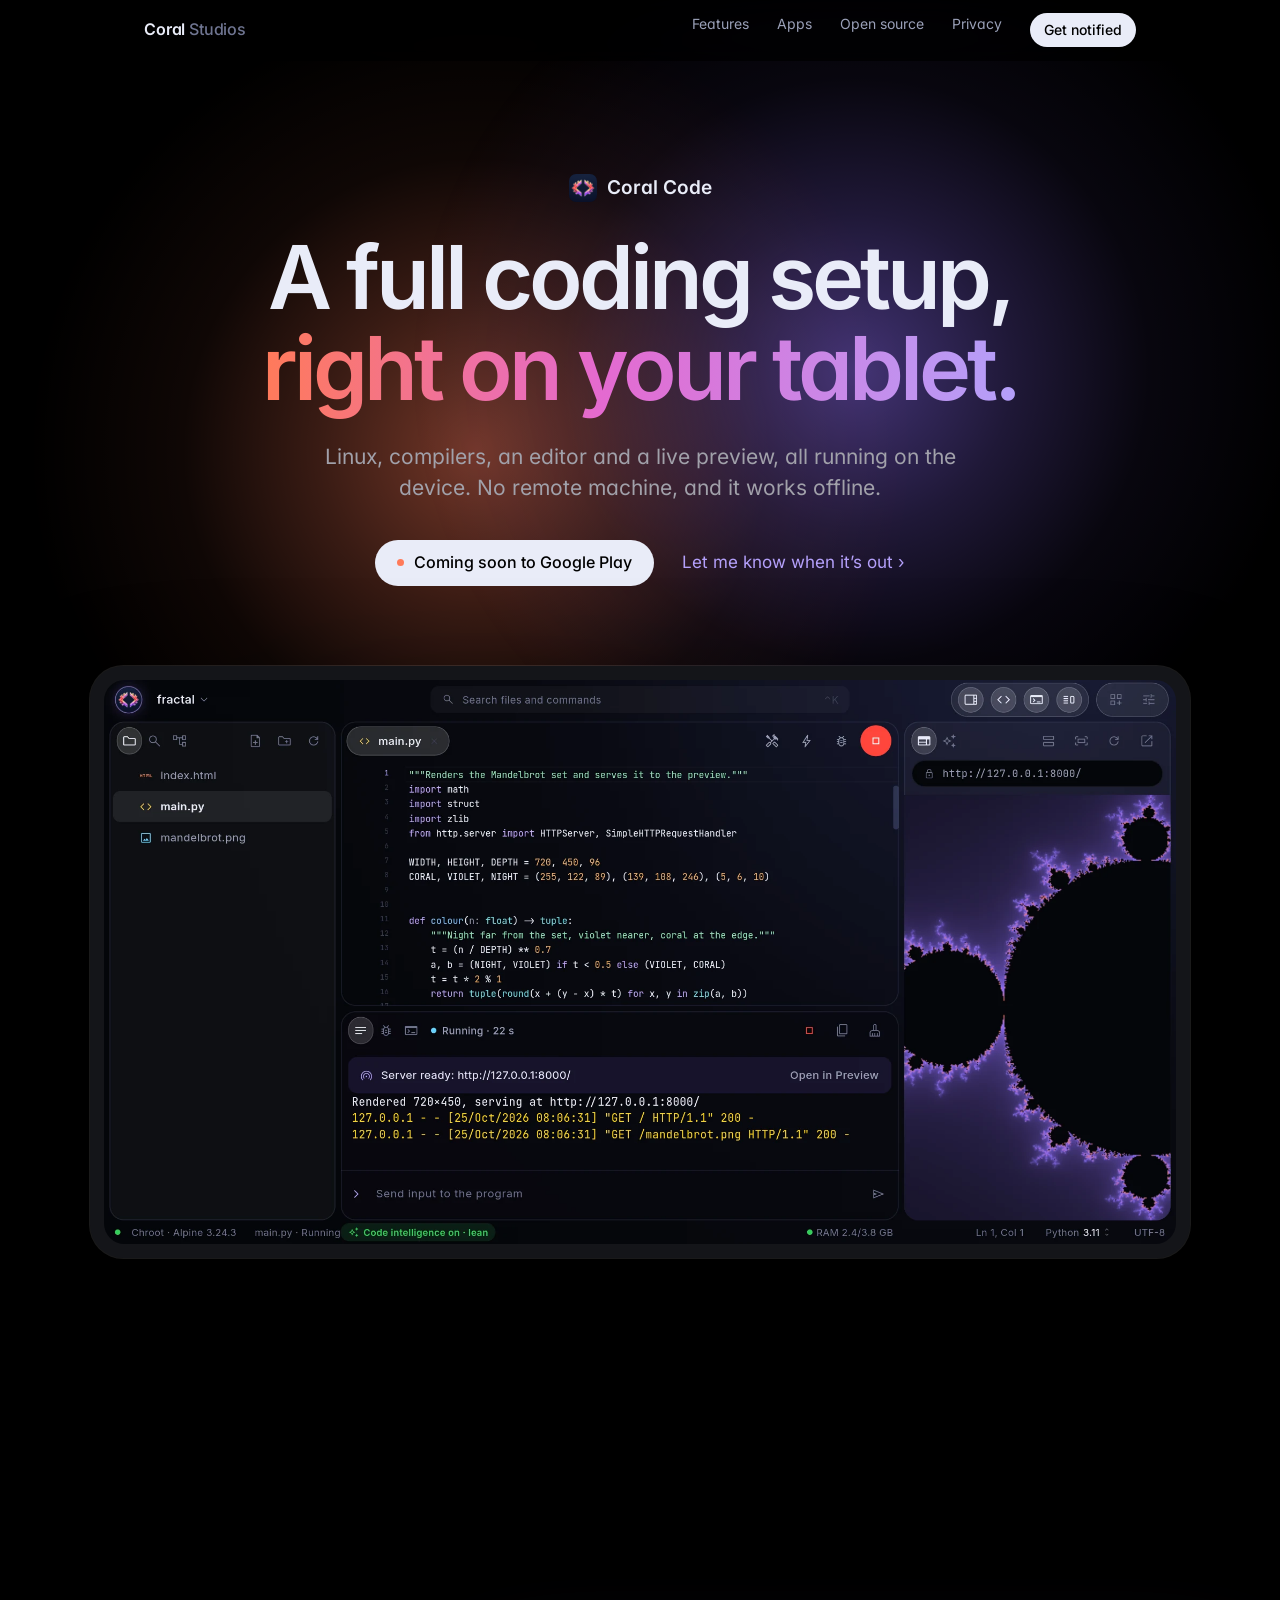
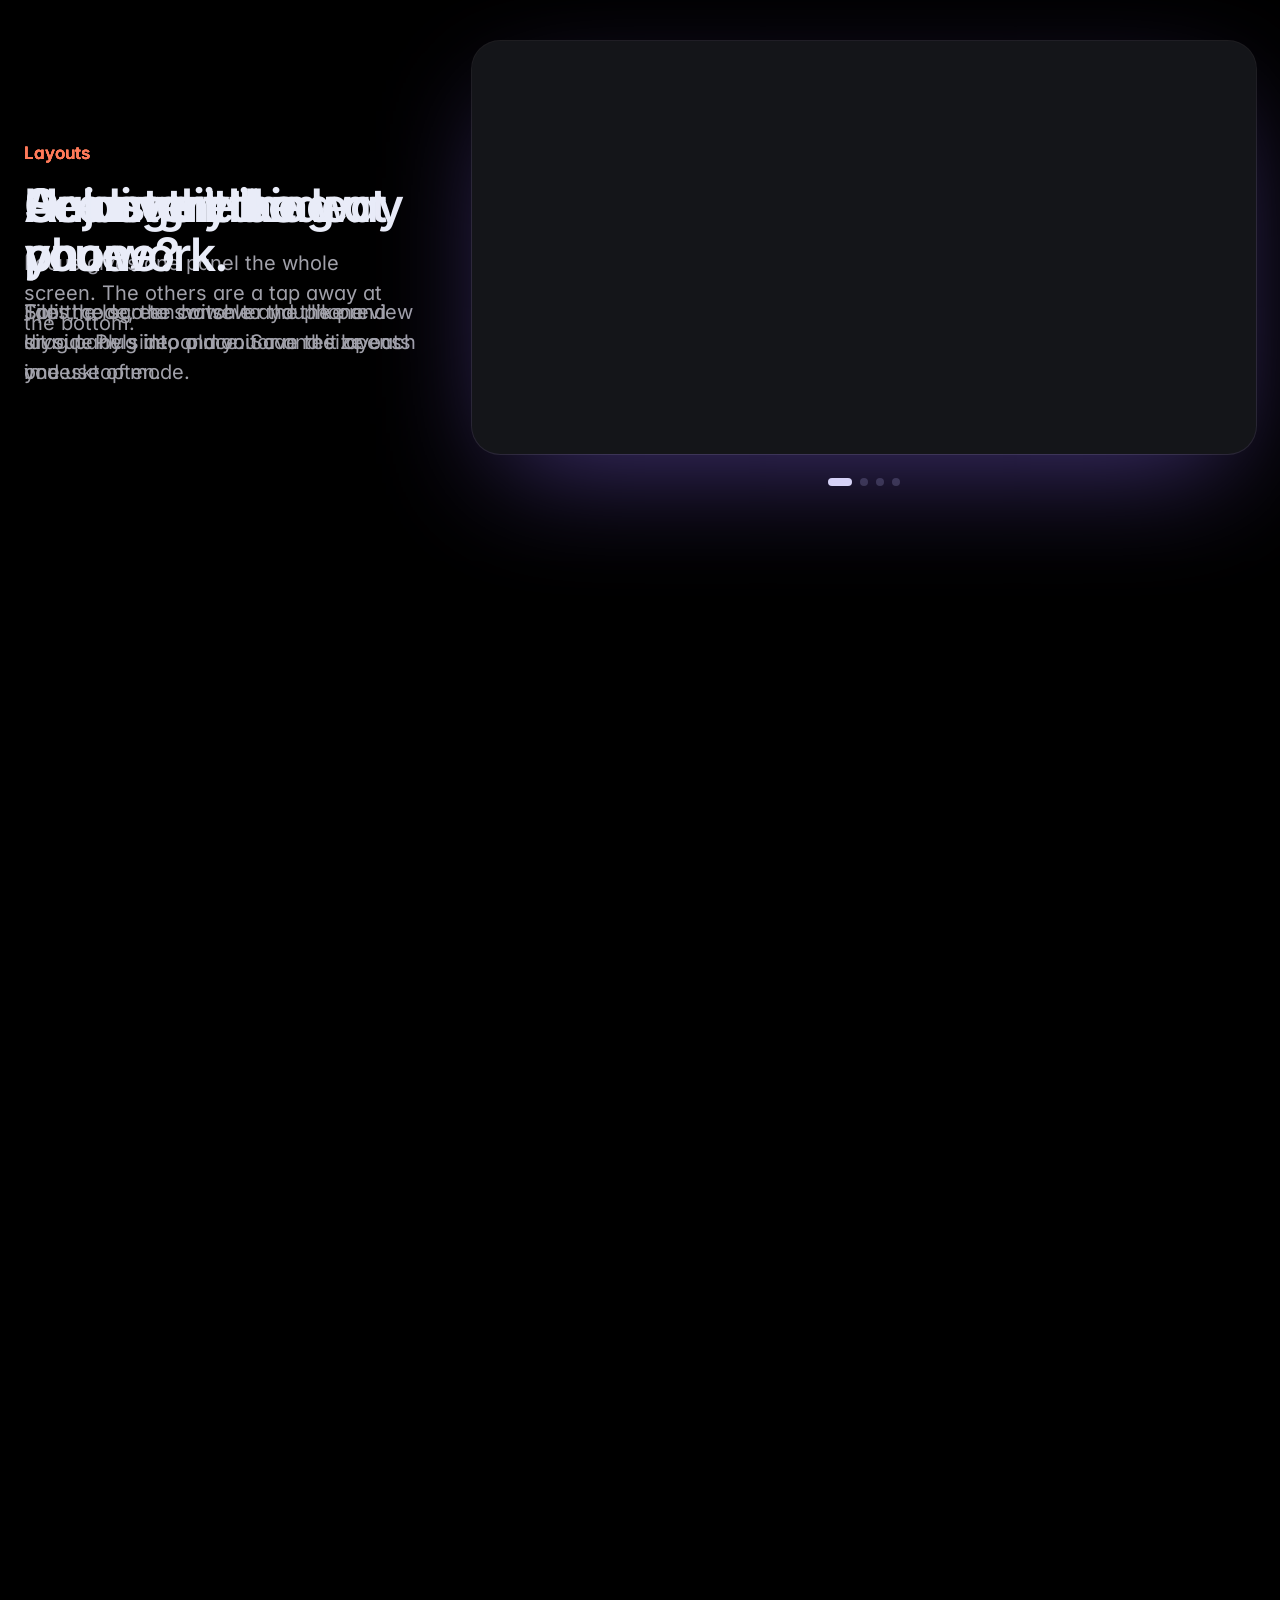
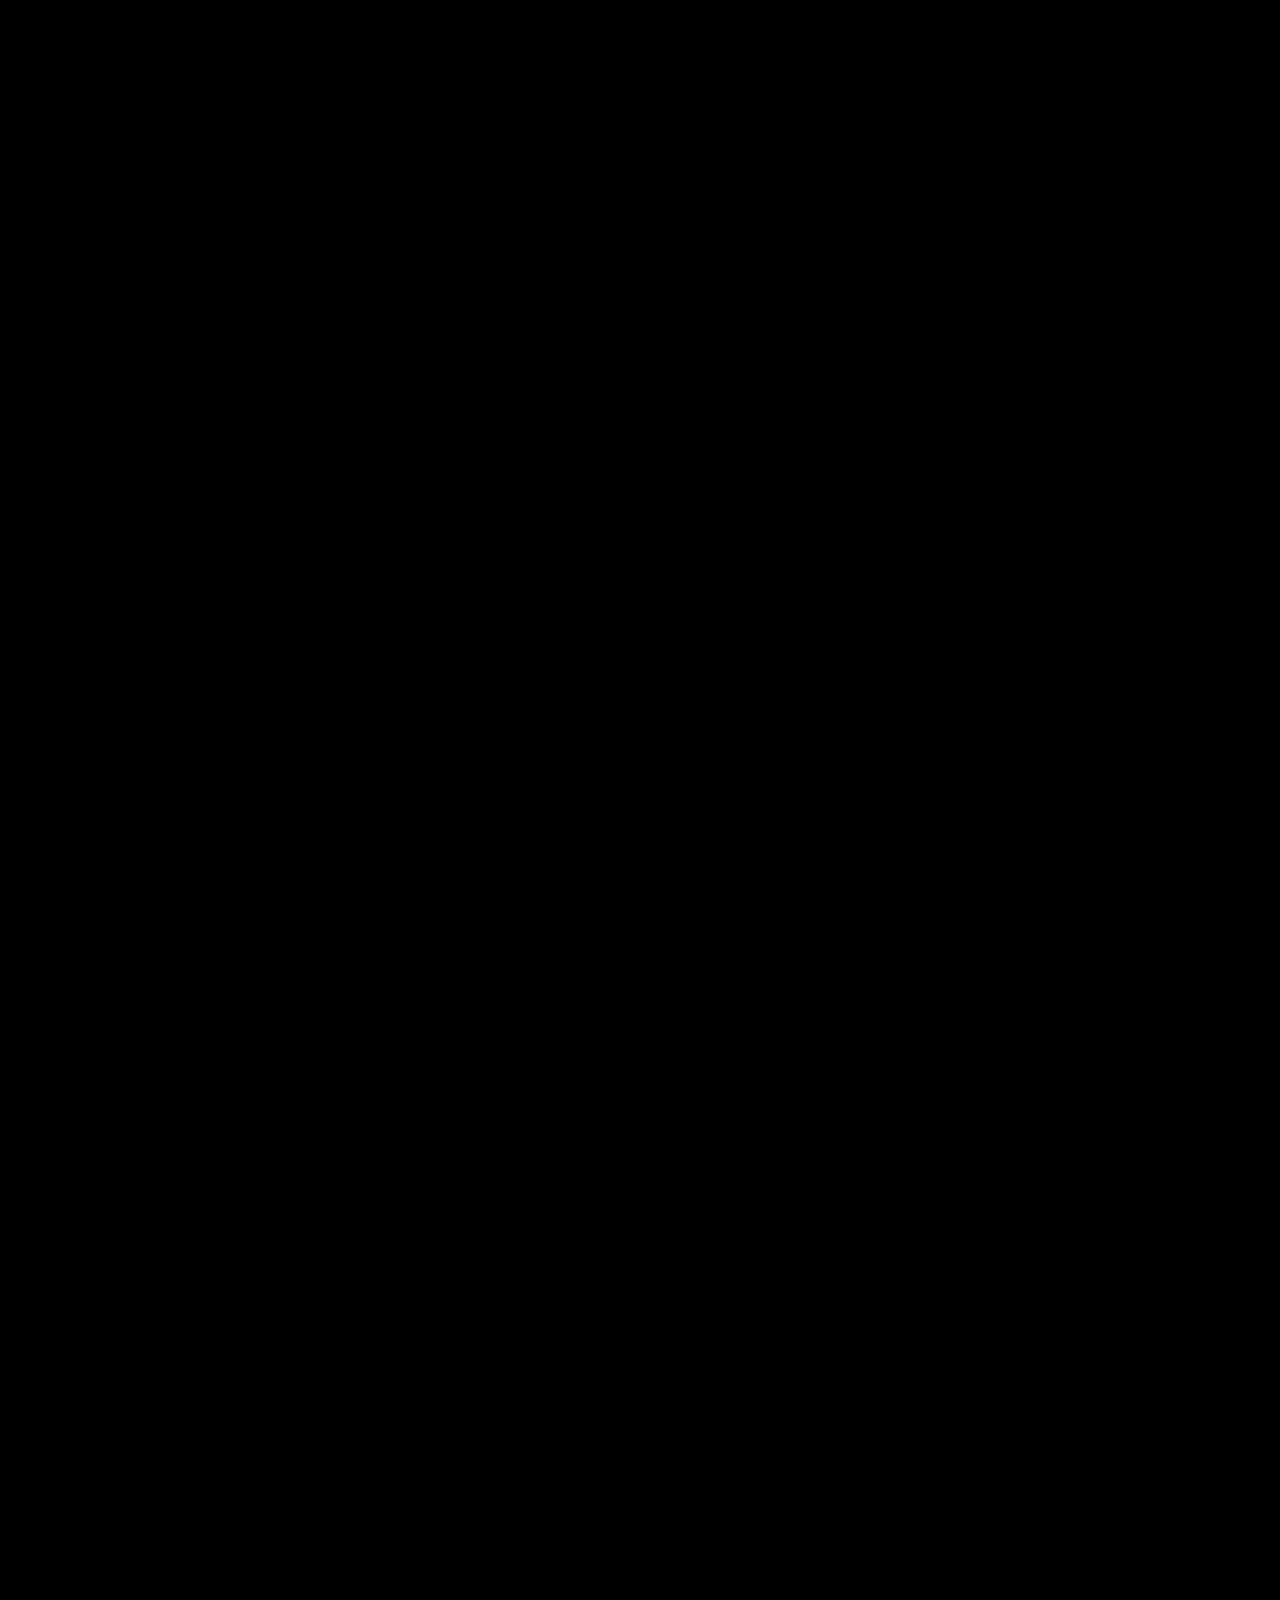
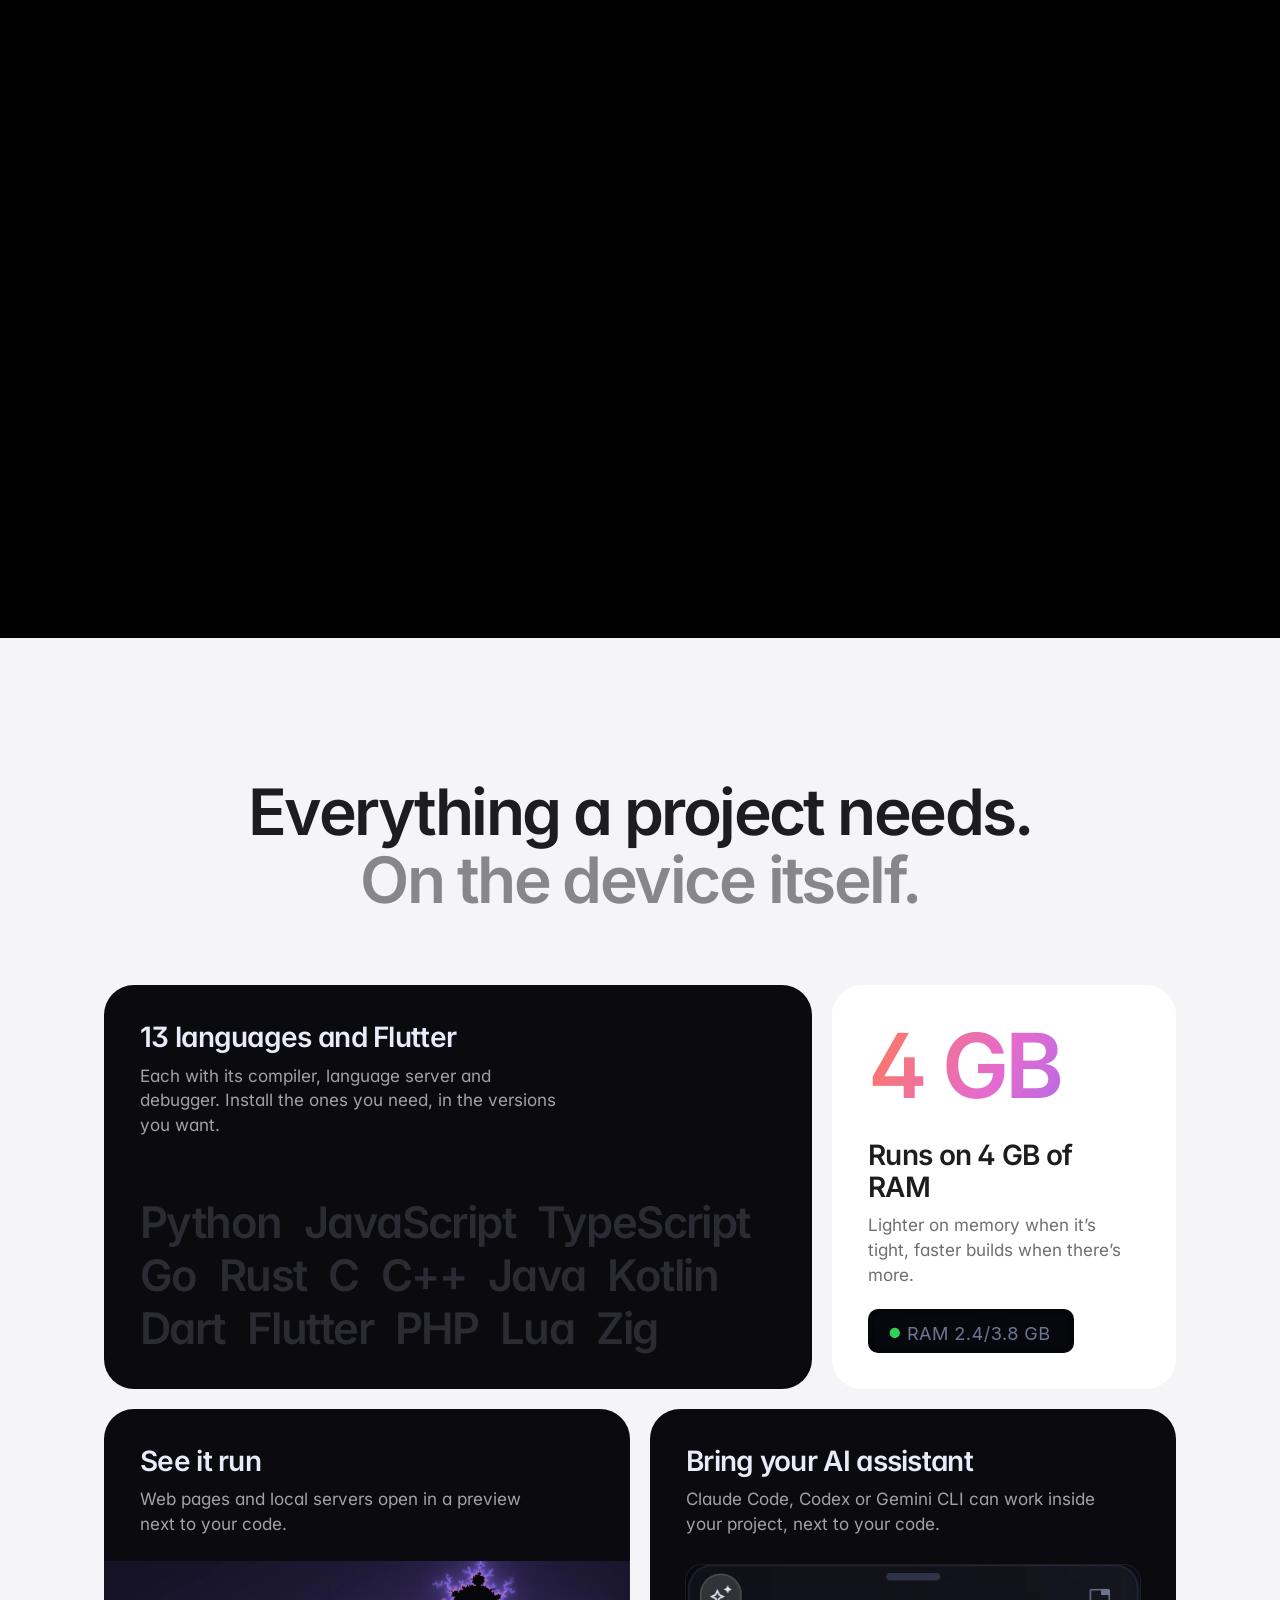
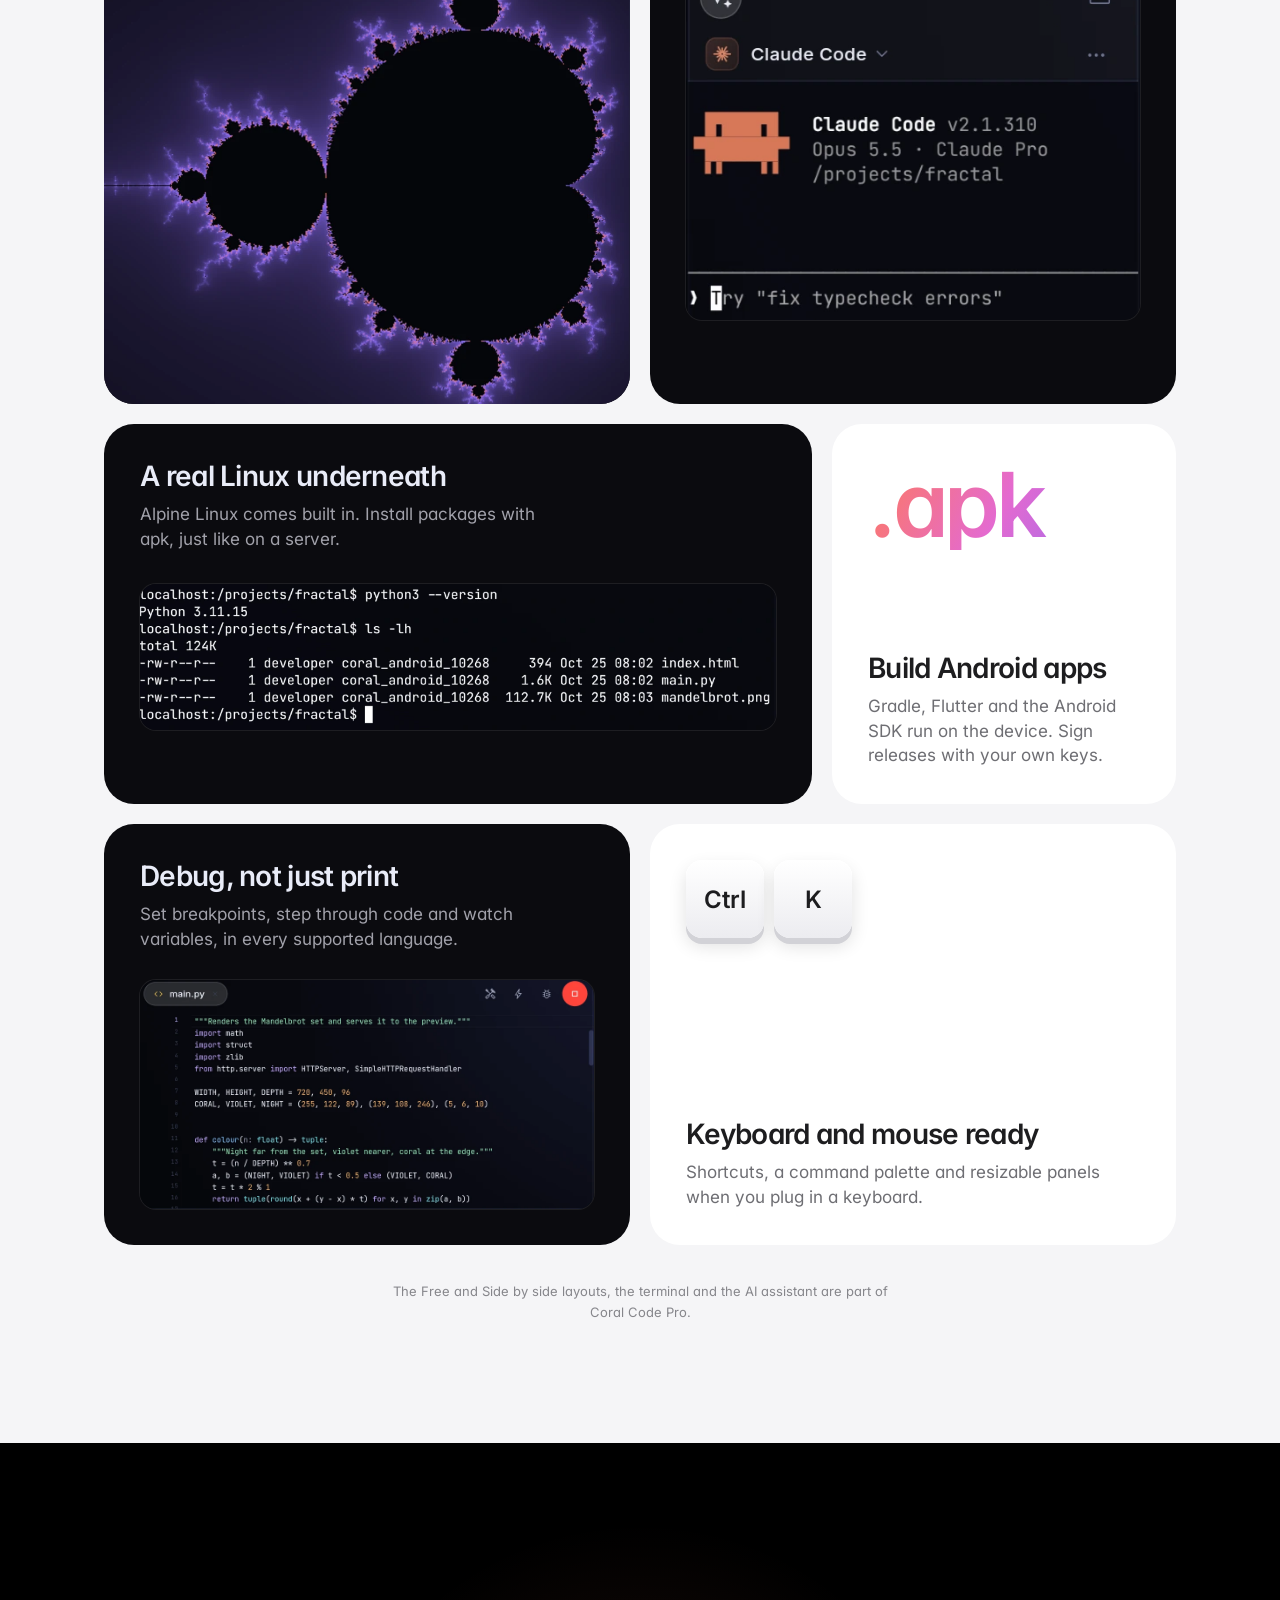
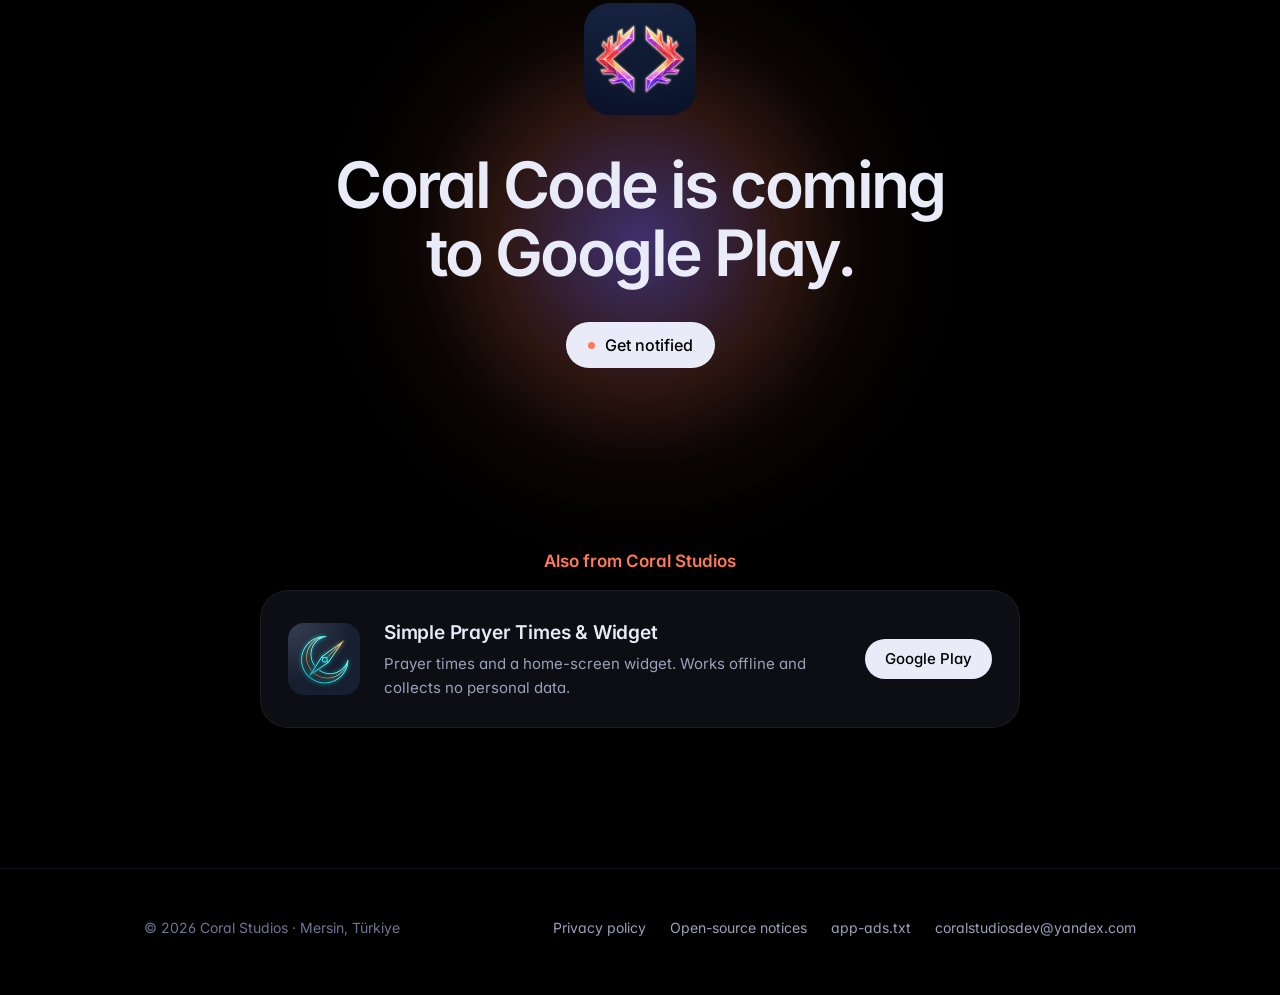
==== commit f88b827e: "Home page redesign: aurora hero, bento features, natural copy - Hero with a soft coral and violet li" ====
--- a/index.html
+++ b/index.html
@@ -3,13 +3,13 @@
 <head>
   <meta charset="utf-8">
   <meta name="viewport" content="width=device-width, initial-scale=1">
-  <title>Coral Code — A development environment for Android</title>
-  <meta name="description" content="Coral Code runs a Linux system inside the app: write, run, debug and build in 13 languages and Flutter, on an Android tablet or phone from 4 GB of RAM up.">
+  <title>Coral Code — Coding on your Android tablet</title>
+  <meta name="description" content="Coral Code brings Linux, compilers, an editor and a live preview to your Android tablet or phone. 13 languages and Flutter, runs on 4 GB of RAM, works offline.">
   <meta name="theme-color" content="#000000">
   <meta property="og:type" content="website">
   <meta property="og:site_name" content="Coral Studios">
   <meta property="og:title" content="Coral Code">
-  <meta property="og:description" content="A real Linux workstation, on your tablet.">
+  <meta property="og:description" content="A full coding setup, right on your tablet.">
   <meta property="og:image" content="assets/shots/workspace-1000.webp">
   <link rel="icon" type="image/png" sizes="64x64" href="assets/coral-code-64.png">
   <link rel="apple-touch-icon" href="assets/apple-touch-icon.png">
@@ -22,104 +22,131 @@
     <div class="wrap">
       <a class="studio" href="./">Coral <span>Studios</span></a>
       <nav aria-label="Main">
-        <a href="#coral-code" class="wide">Coral Code</a>
-        <a href="#apps">Apps</a>
-        <a href="open-source.html">Open source</a>
-        <a href="privacy.html">Privacy</a>
+        <a href="#features" class="wide">Features</a>
+        <a href="#apps" class="wide">Apps</a>
+        <a href="open-source.html" class="wide">Open source</a>
+        <a href="privacy.html" class="wide">Privacy</a>
+        <a class="pill" href="mailto:coralstudiosdev@yandex.com?subject=Coral%20Code">Get notified</a>
       </nav>
     </div>
   </header>
 
   <main>
-    <!-- 1. The product, landing flat as you scroll. -->
     <section class="hero" id="coral-code">
+      <div class="aurora" aria-hidden="true"><span></span><span></span></div>
       <div class="wrap center">
-        <img class="mark" src="assets/coral-code-192.png" alt="" width="64" height="64">
-        <p class="product">Coral Code</p>
-        <h1>Your whole dev setup.<br><span class="glow">Now on your tablet.</span></h1>
-        <p class="lede">Real Linux. Real toolchains. Nothing in the cloud.</p>
+        <p class="eyebrow"><img decoding="async" src="assets/coral-code-64.png" alt="" width="28" height="28">Coral Code</p>
+        <h1>A full coding setup,<br><span class="glow">right on your tablet.</span></h1>
+        <p class="lede">Linux, compilers, an editor and a live preview, all running on the device. No remote machine, and it works offline.</p>
         <div class="actions">
           <span class="status">Coming soon to Google Play</span>
-          <a class="link" href="mailto:coralstudiosdev@yandex.com?subject=Coral%20Code">Tell me when it’s out ›</a>
+          <a class="link" href="mailto:coralstudiosdev@yandex.com?subject=Coral%20Code">Let me know when it’s out ›</a>
         </div>
       </div>
       <div class="land" data-progress>
         <figure class="device">
-          <img src="assets/shots/workspace.webp" srcset="assets/shots/workspace-1000.webp 1000w, assets/shots/workspace.webp 2000w" sizes="(max-width: 1180px) 92vw, 1100px" alt="Coral Code on a tablet: files, a Python file in the editor, the program’s output and a live preview of the page it serves." width="2000" height="1052">
+          <img decoding="async" src="assets/shots/workspace.webp" srcset="assets/shots/workspace-1000.webp 1000w, assets/shots/workspace.webp 2000w" sizes="(max-width: 1180px) 92vw, 1100px" alt="Coral Code on a tablet: files, a Python file in the editor, the program’s output and a live preview of the page it serves." width="2000" height="1052">
         </figure>
       </div>
     </section>
 
-    <!-- 2. The headline claim, right after the product. -->
-    <section class="langs-block">
-      <div class="wrap center">
-        <h2 class="reveal">13 languages and Flutter.<br><span class="glow">One tap each.</span></h2>
-        <p class="sub reveal">Real compilers. Real debuggers. In the versions you choose.</p>
-      </div>
-      <ul class="lang-wall" aria-label="Supported languages">
-        <li>Python</li><li>JavaScript</li><li>TypeScript</li><li>Go</li><li>Rust</li><li>C</li><li>C++</li>
-        <li>Java</li><li>Kotlin</li><li>Dart</li><li>Flutter</li><li>PHP</li><li>Lua</li><li>Zig</li>
-      </ul>
-    </section>
-
-    <!-- 3. One device, transforming as you scroll. -->
     <section class="stage">
       <div class="stage-pin">
         <div class="stage-text" aria-live="polite">
-          <div class="step" data-step="0"><p class="kicker">Classic</p><h2>Everything at a glance.</h2><p>Files, code, console and preview. Side by side.</p></div>
-          <div class="step" data-step="1"><p class="kicker">Focus</p><h2>Just the code.</h2><p>One island fills the screen. The rest are a tap away.</p></div>
-          <div class="step" data-step="2"><p class="kicker">Free</p><h2>Your layout. Your rules.</h2><p>Split anything. Drag anything. Save it for later.</p></div>
-          <div class="step" data-step="3"><p class="kicker">One tap</p><h2>Now it’s a phone.</h2><p>Tap the logo to flip between tablet and phone layouts. On DeX, it opens straight to desktop.</p></div>
+          <div class="step" data-step="0"><p class="kicker">Layouts</p><h2>See everything at once.</h2><p>Files, code, the console and the preview sit side by side, and you can resize each one.</p></div>
+          <div class="step" data-step="1"><p class="kicker">Layouts</p><h2>Or just the code.</h2><p>Focus gives one panel the whole screen. The others are a tap away at the bottom.</p></div>
+          <div class="step" data-step="2"><p class="kicker">Layouts</p><h2>Arrange it the way you work.</h2><p>Split the screen however you like and drag panels into place. Save the layouts you use often.</p></div>
+          <div class="step" data-step="3"><p class="kicker">Layouts</p><h2>Holding it like a phone?</h2><p>Tap the logo to switch to the phone layout. Plug into a monitor and it opens in desktop mode.</p></div>
         </div>
         <div class="stage-device">
           <div class="frame">
-            <img data-shot="0" src="assets/shots/workspace-1000.webp" srcset="assets/shots/workspace-1000.webp 1000w, assets/shots/workspace.webp 2000w" sizes="60vw" alt="Classic layout." width="2000" height="1052">
-            <img data-shot="1" src="assets/shots/focus-sm.webp" srcset="assets/shots/focus-sm.webp 1000w, assets/shots/focus.webp 2000w" sizes="60vw" alt="Focus layout: the editor alone." width="2000" height="1052">
-            <img data-shot="2" src="assets/shots/free-sm.webp" srcset="assets/shots/free-sm.webp 1000w, assets/shots/free.webp 2000w" sizes="60vw" alt="Free layout: preview, Claude Code, console and editor in columns." width="2000" height="1052">
-            <img data-shot="3" src="assets/shots/phone-code-sm.webp" srcset="assets/shots/phone-code-sm.webp 600w, assets/shots/phone-code.webp 1200w" sizes="40vh" alt="Phone layout: the editor with a tab bar." width="1200" height="1848">
+            <img decoding="async" data-shot="0" src="assets/shots/workspace-1000.webp" srcset="assets/shots/workspace-1000.webp 1000w, assets/shots/workspace.webp 2000w" sizes="60vw" alt="All four panels side by side." width="2000" height="1052">
+            <img decoding="async" data-shot="1" src="assets/shots/focus-sm.webp" srcset="assets/shots/focus-sm.webp 1000w, assets/shots/focus.webp 2000w" sizes="60vw" alt="Focus layout: the editor alone." width="2000" height="1052">
+            <img decoding="async" data-shot="2" src="assets/shots/free-sm.webp" srcset="assets/shots/free-sm.webp 1000w, assets/shots/free.webp 2000w" sizes="60vw" alt="Free layout: preview, Claude Code, console and editor in columns." width="2000" height="1052">
+            <img decoding="async" data-shot="3" src="assets/shots/phone-code-sm.webp" srcset="assets/shots/phone-code-sm.webp 600w, assets/shots/phone-code.webp 1200w" sizes="40vh" alt="Phone layout: the editor with a tab bar." width="1200" height="1848">
           </div>
           <ol class="dots" aria-hidden="true"><li></li><li></li><li></li><li></li></ol>
         </div>
       </div>
     </section>
 
-    <!-- 4. The constraint it was built for. -->
-    <section class="ram">
+    <section class="light" id="features">
       <div class="wrap center">
-        <p class="big" data-progress>4&nbsp;GB</p>
-        <h2 class="reveal">Light on memory.<br>Scales to whatever you have.</h2>
-        <p class="sub reveal">Runs smoothly on everyday tablets. Give it more memory, and builds speed up on their own.</p>
-        <p class="fine reveal">Tested on a TCL NXTPAPER 11 with 4 GB of RAM.</p>
+        <h2 class="reveal">Everything a project needs.<br><span class="soft">On the device itself.</span></h2>
       </div>
+      <div class="bento">
+        <article class="tile dark span-4 langs reveal">
+          <div class="tile-text">
+            <h3>13 languages and Flutter</h3>
+            <p>Each with its compiler, language server and debugger. Install the ones you need, in the versions you want.</p>
+          </div>
+          <ul class="lang-wall" aria-label="Supported languages">
+            <li>Python</li><li>JavaScript</li><li>TypeScript</li><li>Go</li><li>Rust</li><li>C</li><li>C++</li>
+            <li>Java</li><li>Kotlin</li><li>Dart</li><li>Flutter</li><li>PHP</li><li>Lua</li><li>Zig</li>
+          </ul>
+        </article>
+
+        <article class="tile span-2 ram reveal">
+          <p class="gb">4 GB</p>
+          <h3>Runs on 4 GB of RAM</h3>
+          <p>Lighter on memory when it’s tight, faster builds when there’s more.</p>
+          <img decoding="async" class="chip" src="assets/shots/ram.png" alt="The app’s status bar: RAM 2.4 of 3.8 GB." width="194" height="36" loading="lazy">
+        </article>
+
+        <article class="tile dark span-3 media reveal">
+          <div class="tile-text">
+            <h3>See it run</h3>
+            <p>Web pages and local servers open in a preview next to your code.</p>
+          </div>
+          <img decoding="async" class="bleed" src="assets/shots/fractal.webp" alt="A Mandelbrot image rendered by Python, shown in the preview." width="930" height="784" loading="lazy">
+        </article>
+
+        <article class="tile dark span-3 media reveal">
+          <div class="tile-text">
+            <h3>Bring your AI assistant</h3>
+            <p>Claude Code, Codex or Gemini CLI can work inside your project, next to your code.</p>
+          </div>
+          <img decoding="async" class="inset" src="assets/shots/assistant.webp" alt="Claude Code open in Coral Code’s assistant panel." width="514" height="402" loading="lazy">
+        </article>
+
+        <article class="tile dark span-4 media reveal">
+          <div class="tile-text">
+            <h3>A real Linux underneath</h3>
+            <p>Alpine Linux comes built in. Install packages with apk, just like on a server.</p>
+          </div>
+          <img decoding="async" class="inset wide" src="assets/shots/terminal.webp" alt="The terminal: python3 --version and ls in a project folder." width="1040" height="240" loading="lazy">
+        </article>
+
+        <article class="tile span-2 reveal">
+          <p class="apk">.apk</p>
+          <h3>Build Android apps</h3>
+          <p>Gradle, Flutter and the Android SDK run on the device. Sign releases with your own keys.</p>
+        </article>
+
+        <article class="tile dark span-3 media reveal">
+          <div class="tile-text">
+            <h3>Debug, not just print</h3>
+            <p>Set breakpoints, step through code and watch variables, in every supported language.</p>
+          </div>
+          <img decoding="async" class="inset" src="assets/shots/editor.webp" alt="The editor with Python code and its build, live, debug and stop buttons." width="1040" height="526" loading="lazy">
+        </article>
+
+        <article class="tile span-3 keys reveal">
+          <div class="keycaps" aria-hidden="true"><kbd>Ctrl</kbd><kbd>K</kbd></div>
+          <h3>Keyboard and mouse ready</h3>
+          <p>Shortcuts, a command palette and resizable panels when you plug in a keyboard.</p>
+        </article>
+      </div>
+      <p class="fine center">The Free and Side by side layouts, the terminal and the AI assistant are part of Coral Code Pro.</p>
     </section>
 
-    <!-- 5. The assistant. -->
-    <section class="block split">
-      <div class="wrap">
-        <div class="split-text reveal">
-          <p class="kicker">AI</p>
-          <h2>Your AI pair programmer. Right next to the code.</h2>
-          <p class="sub">Run Claude Code, Codex or Gemini CLI inside your project. Watch it work in the preview.</p>
+    <section class="closing">
+      <div class="wrap center">
+        <img decoding="async" class="mark big-mark reveal" src="assets/coral-code-192.png" alt="" width="112" height="112">
+        <h2 class="reveal">Coral Code is coming<br>to Google Play.</h2>
+        <div class="actions reveal">
+          <a class="status" href="mailto:coralstudiosdev@yandex.com?subject=Coral%20Code">Get notified</a>
         </div>
-        <figure class="panel tall reveal">
-          <img src="assets/shots/assistant.webp" alt="Claude Code open in the assistant island of Coral Code, in the project folder." width="514" height="402" loading="lazy">
-        </figure>
-      </div>
-    </section>
-
-    <!-- 6. The rest, briefly. -->
-    <section class="block">
-      <div class="wrap center"><h2 class="reveal">Everything else you’d expect.</h2></div>
-      <div class="wrap">
-        <ul class="tiles">
-          <li class="reveal"><h3>Linux inside</h3><p>A full Alpine Linux. Install anything with apk.</p></li>
-          <li class="reveal"><h3>Android apps</h3><p>Build and sign real APKs. On the tablet itself.</p></li>
-          <li class="reveal"><h3>Debugger</h3><p>Breakpoints and watches, in every language.</p></li>
-          <li class="reveal"><h3>Live preview</h3><p>Your page, running next to your code.</p></li>
-          <li class="reveal"><h3>Terminal and Git</h3><p>A real shell and real Git, right in your project.</p></li>
-          <li class="reveal"><h3>Keyboard and mouse</h3><p>Plug them in, and it works like a laptop.</p></li>
-        </ul>
-        <p class="fine center">Free and Side by side layouts, the terminal and the AI assistant are part of Coral Code Pro.</p>
       </div>
     </section>
 
@@ -127,10 +154,10 @@
       <div class="wrap center">
         <p class="kicker">Also from Coral Studios</p>
         <article class="app reveal">
-          <img src="assets/prayer-times-144.png" alt="" width="72" height="72">
+          <img decoding="async" src="assets/prayer-times-144.png" alt="" width="72" height="72">
           <div>
             <h3>Simple Prayer Times &amp; Widget</h3>
-            <p>Prayer times and a home-screen widget. Works offline, collects no personal data.</p>
+            <p>Prayer times and a home-screen widget. Works offline and collects no personal data.</p>
           </div>
           <a class="button" href="https://play.google.com/store/apps/details?id=com.coralstudios.sadenamaz" target="_blank" rel="noopener noreferrer">Google Play</a>
         </article>
--- a/style.css
+++ b/style.css
@@ -57,85 +57,82 @@
 .top nav a { color: var(--text-2); text-decoration: none; transition: color 150ms; }
 .top nav a:hover, .top nav a[aria-current] { color: var(--text); }
 
-/* Home: one idea per section; the page moves with the scroll (script.js
-   sets --p, 0..1, on [data-progress] and steps through .stage). */
+/* Home. Dark, then light, then dark again; motion follows the scroll on
+   the compositor where the browser supports scroll timelines. */
 .home { background: #000; }
-.home .top { background: rgba(0, 0, 0, 0.72); }
+.home .top { background: rgba(0, 0, 0, 0.7); }
 .home main { overflow-x: clip; }
+.top .pill { white-space: nowrap; padding: 6px 14px; border-radius: 999px; background: var(--text); color: #000; font-weight: 500; }
+.top .pill:hover { color: #000; opacity: 0.85; }
+.top { transition: background 300ms, border-color 300ms; }
+.home .top.on-light { background: rgba(245, 245, 247, 0.78); border-bottom-color: rgba(0, 0, 0, 0.08); }
+.top.on-light .studio { color: #1d1d1f; }
+.top.on-light nav a { color: #424245; }
+.top.on-light nav a:hover { color: #000; }
+.top.on-light .pill { background: #1d1d1f; color: #fff; }
 .center { text-align: center; }
 
-.hero { padding: 96px 0 0; }
-.mark { width: 64px; height: 64px; border-radius: 16px; margin: 0 auto; }
-.product { margin: 20px 0 0; font-size: 21px; font-weight: 600; letter-spacing: -0.01em; }
-h1 { margin: 14px auto 0; font-size: clamp(44px, 7.4vw, 92px); line-height: 1.03; letter-spacing: -0.045em; font-weight: 600; }
+/* Hero */
+.hero { position: relative; padding: 112px 0 0; isolation: isolate; }
+.aurora { position: absolute; inset: -10% 0 auto; height: 900px; z-index: -1; pointer-events: none; overflow: hidden; }
+.aurora span {
+  position: absolute; width: 900px; height: 900px; opacity: 0.5;
+  will-change: transform; animation: drift 18s ease-in-out infinite alternate;
+}
+.aurora span:first-child { left: 2%; top: 60px; background: radial-gradient(closest-side, rgba(255, 122, 89, 0.9), rgba(255, 122, 89, 0.45) 35%, rgba(255, 122, 89, 0.12) 65%, transparent); }
+.aurora span:last-child { right: -2%; top: -20px; background: radial-gradient(closest-side, rgba(139, 108, 246, 0.95), rgba(139, 108, 246, 0.45) 35%, rgba(139, 108, 246, 0.12) 65%, transparent); animation-delay: -9s; }
+@keyframes drift { from { transform: translate(0, 0) scale(1); } to { transform: translate(60px, 50px) scale(1.15); } }
+
+.eyebrow { display: inline-flex; align-items: center; gap: 10px; margin: 0; font-size: 19px; font-weight: 600; }
+.eyebrow img { border-radius: 7px; }
+h1 { margin: 22px auto 0; font-size: clamp(42px, 7vw, 88px); line-height: 1.04; letter-spacing: -0.045em; font-weight: 600; }
 .glow {
   background: linear-gradient(90deg, var(--coral) 0%, #e46ad0 45%, var(--primary-bright) 100%);
   -webkit-background-clip: text; background-clip: text; color: transparent;
 }
-.lede { margin: 28px auto 0; max-width: 30em; font-size: clamp(18px, 2.1vw, 22px); line-height: 1.45; color: var(--text-2); }
+.lede { margin: 26px auto 0; max-width: 31em; font-size: clamp(18px, 2vw, 21px); line-height: 1.5; color: #a1a1aa; }
 .actions { display: flex; flex-wrap: wrap; justify-content: center; align-items: center; gap: 14px 28px; margin-top: 36px; }
 .status {
-  display: inline-flex; align-items: center; gap: 10px; height: 44px; padding: 0 20px;
-  border-radius: 999px; background: var(--text); color: #000; font-size: 16px; font-weight: 500;
+  display: inline-flex; align-items: center; gap: 10px; height: 46px; padding: 0 22px;
+  border-radius: 999px; background: var(--text); color: #000; font-size: 16px; font-weight: 500; text-decoration: none;
 }
 .status::before { content: ""; width: 7px; height: 7px; border-radius: 50%; background: var(--coral); }
 .link { font-size: 17px; color: var(--primary-bright); text-decoration: none; }
 .link:hover { text-decoration: underline; }
 
-/* The tablet in the hero tilts back and lands flat as it scrolls in. */
-.land { --p: 1; perspective: 1600px; margin-top: 72px; }
+.land { --p: 1; perspective: 1600px; margin-top: 80px; }
 .device {
   position: relative; width: min(1100px, 92vw); margin: 0 auto;
   padding: clamp(8px, 1.1vw, 14px); border-radius: clamp(18px, 2.6vw, 34px);
-  background: #121318;
-  box-shadow: 0 0 0 1px rgba(255, 255, 255, 0.08), 0 40px 120px -20px rgba(0, 0, 0, 0.9);
+  background: #141519;
+  box-shadow: 0 0 0 1px rgba(255, 255, 255, 0.1), 0 50px 140px -30px rgba(0, 0, 0, 1);
 }
 .land .device {
+  will-change: transform; transform-origin: 50% 0;
   transform: rotateX(calc((1 - var(--p)) * 28deg)) scale(calc(0.84 + var(--p) * 0.16));
-  transform-origin: 50% 0;
-}
-.device::before {
-  content: ""; position: absolute; inset: 8% -6% -4%; z-index: -1;
-  background: radial-gradient(closest-side, rgba(139, 108, 246, 0.4), rgba(255, 122, 89, 0.14) 55%, transparent);
-  filter: blur(40px); opacity: calc(0.3 + var(--p, 1) * 0.7);
 }
 .device img { width: 100%; height: auto; border-radius: clamp(10px, 1.6vw, 22px); }
-.caption { margin: 22px auto 0; padding: 0 var(--gutter); max-width: 40em; text-align: center; font-size: 13px; color: var(--text-3); }
-
-h2 { margin: 0 auto; font-size: clamp(36px, 5.4vw, 64px); line-height: 1.06; letter-spacing: -0.04em; font-weight: 600; }
-.sub { margin: 22px auto 0; max-width: 32em; font-size: clamp(17px, 1.9vw, 21px); line-height: 1.5; color: var(--text-2); }
+
+h2 { margin: 0 auto; font-size: clamp(36px, 5.2vw, 64px); line-height: 1.06; letter-spacing: -0.04em; font-weight: 600; }
 .kicker { margin: 0 0 14px; font-size: 17px; font-weight: 600; color: var(--coral); }
 
-/* Languages: the names light up one by one as the list scrolls through. */
-.langs-block { padding: 160px 0 0; }
-.lang-wall {
-  --p: 0;
-  display: flex; flex-wrap: wrap; justify-content: center; gap: 0.18em 0.55em;
-  max-width: 1100px; margin: 56px auto 0; padding: 0 var(--gutter); list-style: none;
-  font-size: clamp(34px, 6.2vw, 80px); font-weight: 600; letter-spacing: -0.04em; line-height: 1.1;
-}
-.lang-wall li { color: #24252d; transition: color 500ms ease; }
-.lang-wall li.lit { color: var(--text); }
-.lang-wall li.lit:nth-child(3n + 1) { color: var(--primary-bright); }
-.lang-wall li.lit:nth-child(5n + 2) { color: var(--coral); }
-
-/* The stage: one device, pinned while the page scrolls through four steps. */
-.stage { position: relative; height: 440vh; margin-top: 120px; }
+/* Stage: one device, pinned while the page scrolls through four layouts. */
+.stage { position: relative; height: 440vh; margin-top: 140px; }
 .stage-pin {
   position: sticky; top: 0; height: 100vh; height: 100svh;
-  display: grid; grid-template-columns: minmax(260px, 4fr) 8fr; align-items: center; gap: 48px;
+  display: grid; grid-template-columns: minmax(260px, 4fr) 8fr; align-items: center; gap: 56px;
   max-width: 1320px; margin: 0 auto; padding: 72px var(--gutter) 40px;
 }
 .stage-text { display: grid; }
 .step { grid-area: 1 / 1; opacity: 0; transform: translateY(24px); transition: opacity 500ms ease, transform 500ms ease; pointer-events: none; }
 .step.on { opacity: 1; transform: none; }
-.step h2 { margin: 0; font-size: clamp(32px, 3.8vw, 52px); }
-.step p:last-child { margin: 18px 0 0; font-size: clamp(17px, 1.6vw, 20px); line-height: 1.5; color: var(--text-2); max-width: 22em; }
+.step h2 { margin: 0; font-size: clamp(32px, 3.6vw, 50px); }
+.step p:last-child { margin: 18px 0 0; font-size: clamp(17px, 1.6vw, 20px); line-height: 1.5; color: #a1a1aa; max-width: 22em; }
 .stage-device { display: grid; justify-items: center; gap: 24px; }
 .frame {
   position: relative; width: var(--fw, 100%); height: var(--fh, auto); aspect-ratio: 2000 / 1052;
   padding: clamp(7px, 0.9vw, 12px); border-radius: clamp(16px, 2.2vw, 30px);
-  background: #121318; box-shadow: 0 0 0 1px rgba(255, 255, 255, 0.08), 0 40px 120px -30px rgba(139, 108, 246, 0.45);
+  background: #141519; box-shadow: 0 0 0 1px rgba(255, 255, 255, 0.1), 0 40px 120px -30px rgba(139, 108, 246, 0.5);
   transition: width 700ms cubic-bezier(0.65, 0, 0.35, 1), height 700ms cubic-bezier(0.65, 0, 0.35, 1);
 }
 .frame.portrait { aspect-ratio: auto; animation: turn 700ms cubic-bezier(0.65, 0, 0.35, 1); }
@@ -151,29 +148,70 @@
 .dots li { width: 8px; height: 8px; border-radius: 50%; background: #2a2b33; transition: background 300ms, width 300ms; }
 .dots li.on { width: 24px; border-radius: 4px; background: var(--text); }
 
-/* 4 GB grows into place. */
-.ram { padding: 160px 0 0; }
-.big {
-  --p: 1;
-  margin: 0 0 8px; font-size: clamp(110px, 20vw, 260px); line-height: 0.95; font-weight: 600; letter-spacing: -0.06em;
-  background: linear-gradient(180deg, #fff 30%, rgba(255, 255, 255, 0.2)); -webkit-background-clip: text; background-clip: text; color: transparent;
-  transform: scale(calc(0.6 + var(--p) * 0.4)); opacity: calc(0.15 + var(--p) * 0.85);
-}
-
-.block { padding: 160px 0 0; }
-.split .wrap { display: grid; grid-template-columns: 6fr 5fr; gap: 56px; align-items: center; max-width: 1080px; }
-.split h2 { font-size: clamp(32px, 4vw, 52px); margin: 0; }
-.split .sub { margin-left: 0; }
-.panel { margin: 0; border-radius: 22px; overflow: hidden; box-shadow: 0 0 0 1px rgba(255, 255, 255, 0.08), 0 30px 80px -24px rgba(139, 108, 246, 0.45); }
-.panel img { width: 100%; height: auto; }
-.panel.tall { max-width: 420px; justify-self: center; }
-
-.tiles { display: grid; grid-template-columns: repeat(3, 1fr); gap: 20px; max-width: 1080px; margin: 56px auto 0; padding: 0; list-style: none; }
-.tiles li { padding: 36px; border-radius: 28px; background: #0d0e13; box-shadow: inset 0 0 0 1px rgba(255, 255, 255, 0.06); }
-.tiles h3 { margin: 0; font-size: 22px; font-weight: 600; letter-spacing: -0.02em; }
-.tiles p { margin: 10px 0 0; font-size: 16px; color: var(--text-2); }
-.fine { margin: 32px auto 0; max-width: 40em; font-size: 13px; color: var(--text-3); }
-
+/* Light section with a bento grid: each tile one idea and its own picture. */
+.light { background: #f5f5f7; color: #1d1d1f; padding: 140px 0 120px; margin-top: 80px; }
+.light h2 { color: #1d1d1f; }
+.soft { color: #86868b; }
+.bento {
+  display: grid; grid-template-columns: repeat(6, 1fr); gap: 20px;
+  max-width: 1120px; margin: 72px auto 0; padding: 0 var(--gutter);
+}
+.tile {
+  position: relative; display: flex; flex-direction: column; overflow: hidden;
+  min-height: 380px; padding: 36px; border-radius: 30px; background: #fff; color: #1d1d1f;
+}
+.tile.dark { background: #0b0b0f; color: var(--text); }
+.span-2 { grid-column: span 2; } .span-3 { grid-column: span 3; } .span-4 { grid-column: span 4; }
+.tile h3 { margin: 0; font-size: clamp(22px, 2.2vw, 28px); line-height: 1.15; font-weight: 600; letter-spacing: -0.025em; }
+.tile p { margin: 10px 0 0; font-size: 17px; line-height: 1.45; color: #6e6e73; }
+.tile.dark p { color: #a1a1aa; }
+.tile-text { position: relative; z-index: 1; max-width: 26em; }
+
+.langs .lang-wall {
+  display: flex; flex-wrap: wrap; gap: 0.12em 0.5em; margin: auto 0 0; padding: 32px 0 0; list-style: none;
+  font-size: clamp(26px, 3.4vw, 44px); font-weight: 600; letter-spacing: -0.035em; line-height: 1.1;
+}
+.lang-wall li { color: #2a2b33; transition: color 500ms ease; }
+.lang-wall li.lit { color: var(--text); }
+.lang-wall li.lit:nth-child(3n + 1) { color: var(--primary-bright); }
+.lang-wall li.lit:nth-child(5n + 2) { color: var(--coral); }
+
+.tile .gb, .tile .apk {
+  margin: 0 0 auto; color: transparent; font-size: clamp(64px, 7vw, 96px); line-height: 1; font-weight: 600; letter-spacing: -0.05em;
+  background: linear-gradient(120deg, var(--coral), #e46ad0 50%, var(--primary)); -webkit-background-clip: text; background-clip: text; color: transparent;
+}
+.ram h3, .tile .apk + h3, .keys h3 { margin-top: 28px; }
+.chip { margin-top: 22px; width: 194px; height: auto; border-radius: 10px; background: #05060a; padding: 4px 6px; box-sizing: content-box; }
+
+.media img.bleed { margin: 24px -36px -36px; width: calc(100% + 72px); max-width: none; height: auto; }
+.media img.inset {
+  margin: 28px 0 0; width: 100%; height: auto; border-radius: 16px;
+  box-shadow: 0 0 0 1px rgba(255, 255, 255, 0.08);
+}
+.media img.inset.wide { margin-top: auto; }
+.media .tile-text + img.inset.wide { margin-top: 32px; }
+
+.keycaps { display: flex; gap: 10px; margin: 0 0 auto; }
+kbd {
+  display: inline-grid; place-items: center; min-width: 78px; height: 78px; padding: 0 18px;
+  border-radius: 16px; background: linear-gradient(#ffffff, #ececf0); color: #1d1d1f;
+  box-shadow: 0 1px 0 #fff inset, 0 6px 0 #d2d2d7, 0 8px 18px rgba(0, 0, 0, 0.12);
+  font: 600 24px var(--sans);
+}
+
+.light .fine { color: #86868b; }
+.fine { margin: 36px auto 0; padding: 0 var(--gutter); max-width: 44em; font-size: 13px; }
+
+/* Closing */
+.closing { position: relative; padding: 160px 0 40px; isolation: isolate; }
+.closing::before {
+  content: ""; position: absolute; left: 50%; top: 80px; width: 640px; height: 640px; z-index: -1;
+  transform: translateX(-50%); opacity: 0.5;
+  background: radial-gradient(closest-side, rgba(139, 108, 246, 0.9), rgba(255, 122, 89, 0.35) 45%, rgba(255, 122, 89, 0.08) 70%, transparent);
+}
+.big-mark { width: 112px; height: 112px; border-radius: 26px; margin: 0 auto 36px; display: block; }
+
+.block { padding: 140px 0 0; }
 .app {
   display: grid; grid-template-columns: 72px 1fr auto; align-items: center; gap: 24px;
   max-width: 760px; margin: 0 auto; padding: 28px; text-align: left;
@@ -189,8 +227,15 @@
 .button:hover { opacity: 0.86; }
 .home main { padding-bottom: 140px; }
 
+/* Where the browser drives animations from the scroll itself, the tilt
+   runs on the compositor in the same frame as the scroll. */
+@supports (animation-timeline: view()) {
+  .land .device { transform: none; animation: land linear both; animation-timeline: view(); animation-range: entry 0% cover 45%; }
+  @keyframes land { from { transform: rotateX(28deg) scale(0.84); } to { transform: none; } }
+}
+
 /* Fade up once, when first seen. */
-.js .reveal { opacity: 0; transform: translateY(28px); transition: opacity 700ms ease, transform 700ms cubic-bezier(0.2, 0.7, 0.2, 1); }
+.js .reveal { opacity: 0; transform: translateY(32px); transition: opacity 800ms ease, transform 800ms cubic-bezier(0.2, 0.7, 0.2, 1); }
 .js .reveal.in { opacity: 1; transform: none; }
 
 /* Footer */
@@ -241,21 +286,27 @@
 .toast.show { opacity: 1; transform: translate(-50%, 0); }
 
 @media (max-width: 900px) {
-  .split .wrap { grid-template-columns: 1fr; gap: 40px; }
-  .tiles { grid-template-columns: 1fr 1fr; }
+  .bento { grid-template-columns: 1fr 1fr; }
+  .span-2, .span-3, .span-4 { grid-column: span 2; }
+  .span-2 { grid-column: span 1; }
   .stage-pin { grid-template-columns: 1fr; grid-template-rows: auto 1fr; align-items: start; gap: 24px; padding-top: 84px; }
   .step p:last-child { max-width: none; }
 }
 @media (max-width: 640px) {
   :root { --gutter: 20px; }
-  .top nav { gap: 18px; }
+  .top nav { gap: 16px; }
   .top nav .wide { display: none; }
-  .hero { padding-top: 64px; }
-  .land { margin-top: 48px; }
+  .hero { padding-top: 72px; }
+  .aurora span { width: 520px; height: 520px; }
+  .land { margin-top: 56px; }
   .device { width: 94vw; }
-  .langs-block, .ram, .block { padding-top: 112px; }
-  .tiles { grid-template-columns: 1fr; }
-  .tiles li { padding: 28px; border-radius: 22px; }
+  .light { padding: 100px 0 90px; }
+  .bento { grid-template-columns: 1fr; gap: 14px; margin-top: 48px; }
+  .span-2, .span-3, .span-4 { grid-column: auto; }
+  .tile { min-height: 0; padding: 28px; border-radius: 24px; }
+  .media img.bleed { margin: 20px -28px -28px; width: calc(100% + 56px); }
+  .closing { padding-top: 120px; }
+  .block { padding-top: 100px; }
   .app { grid-template-columns: 56px 1fr; padding: 20px; gap: 16px; }
   .app img { width: 56px; height: 56px; border-radius: 13px; }
   .app .button { grid-column: 1 / -1; justify-content: center; }
@@ -263,6 +314,7 @@
 }
 @media (prefers-reduced-motion: reduce) {
   * { transition: none !important; animation: none !important; }
-  .land .device, .big { transform: none; }
+  .land .device { transform: none; }
+  .aurora span { animation: none; }
   .js .reveal { opacity: 1; transform: none; }
 }
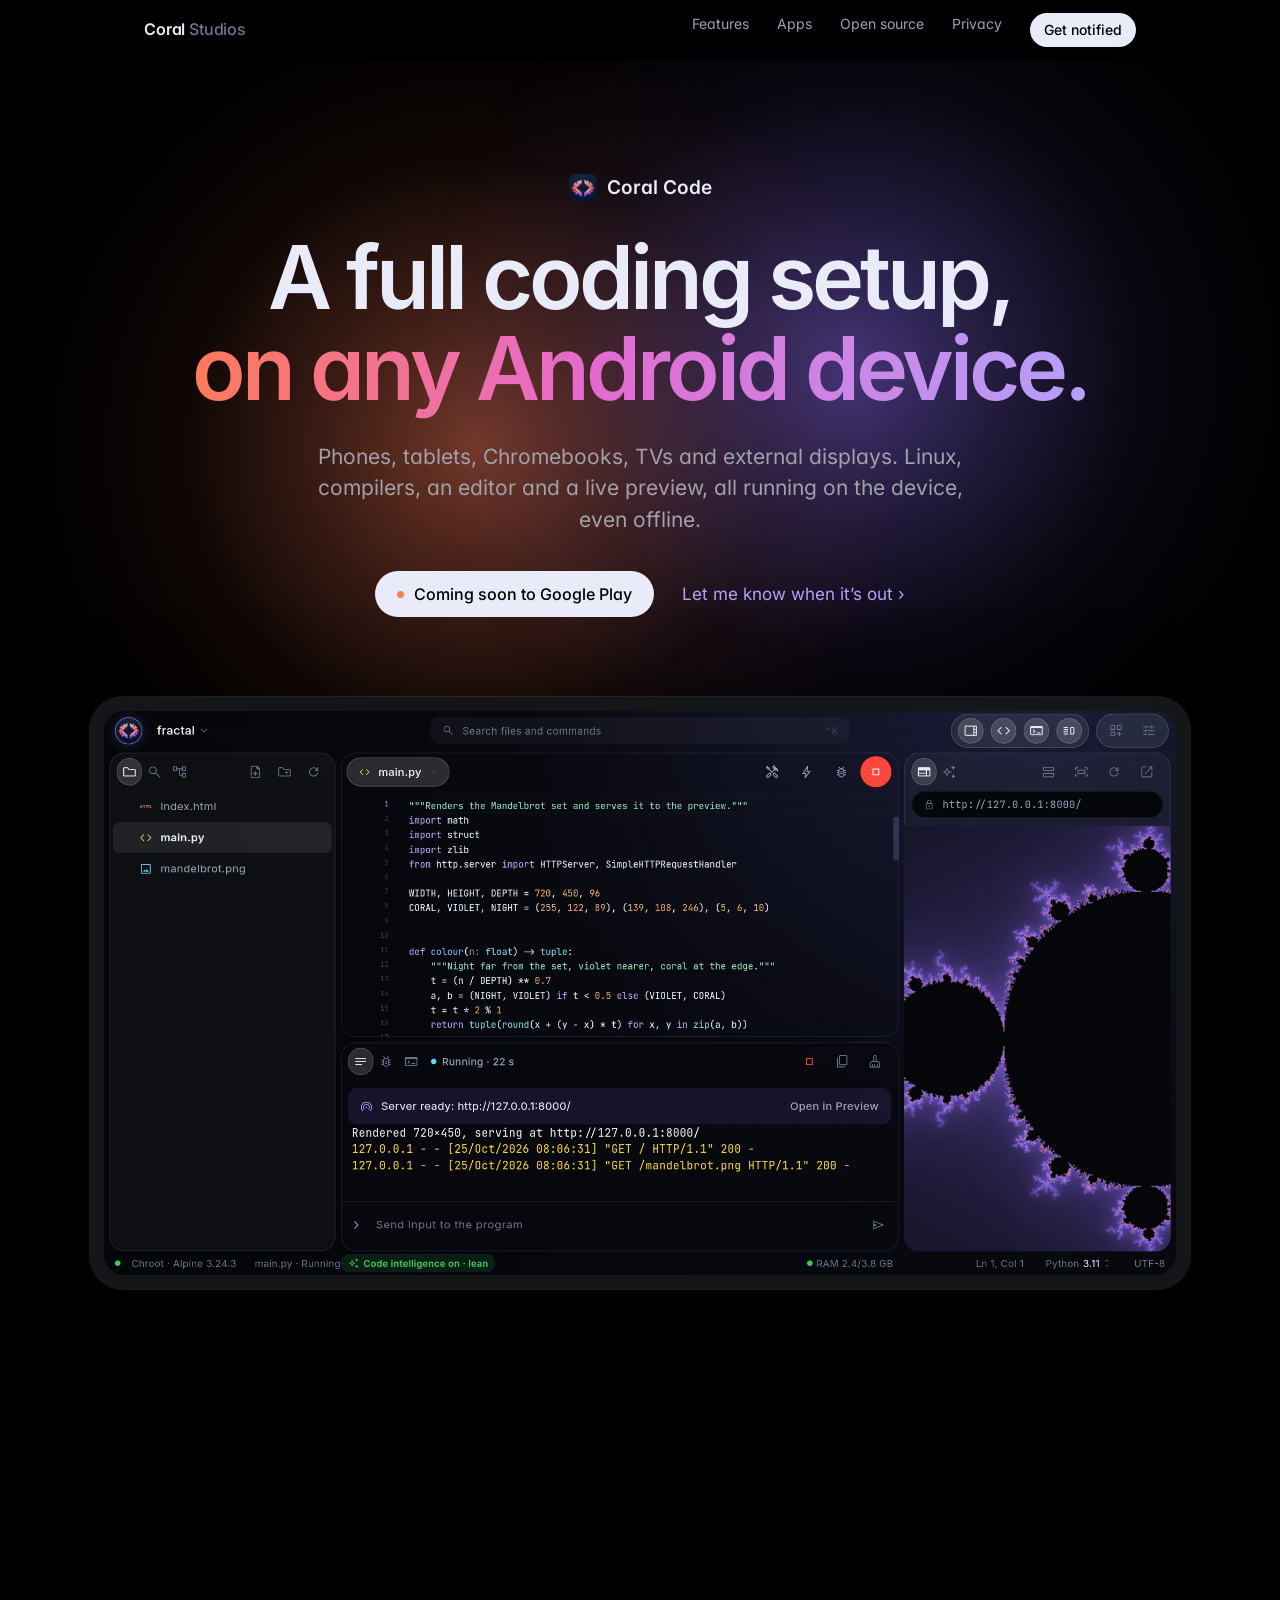
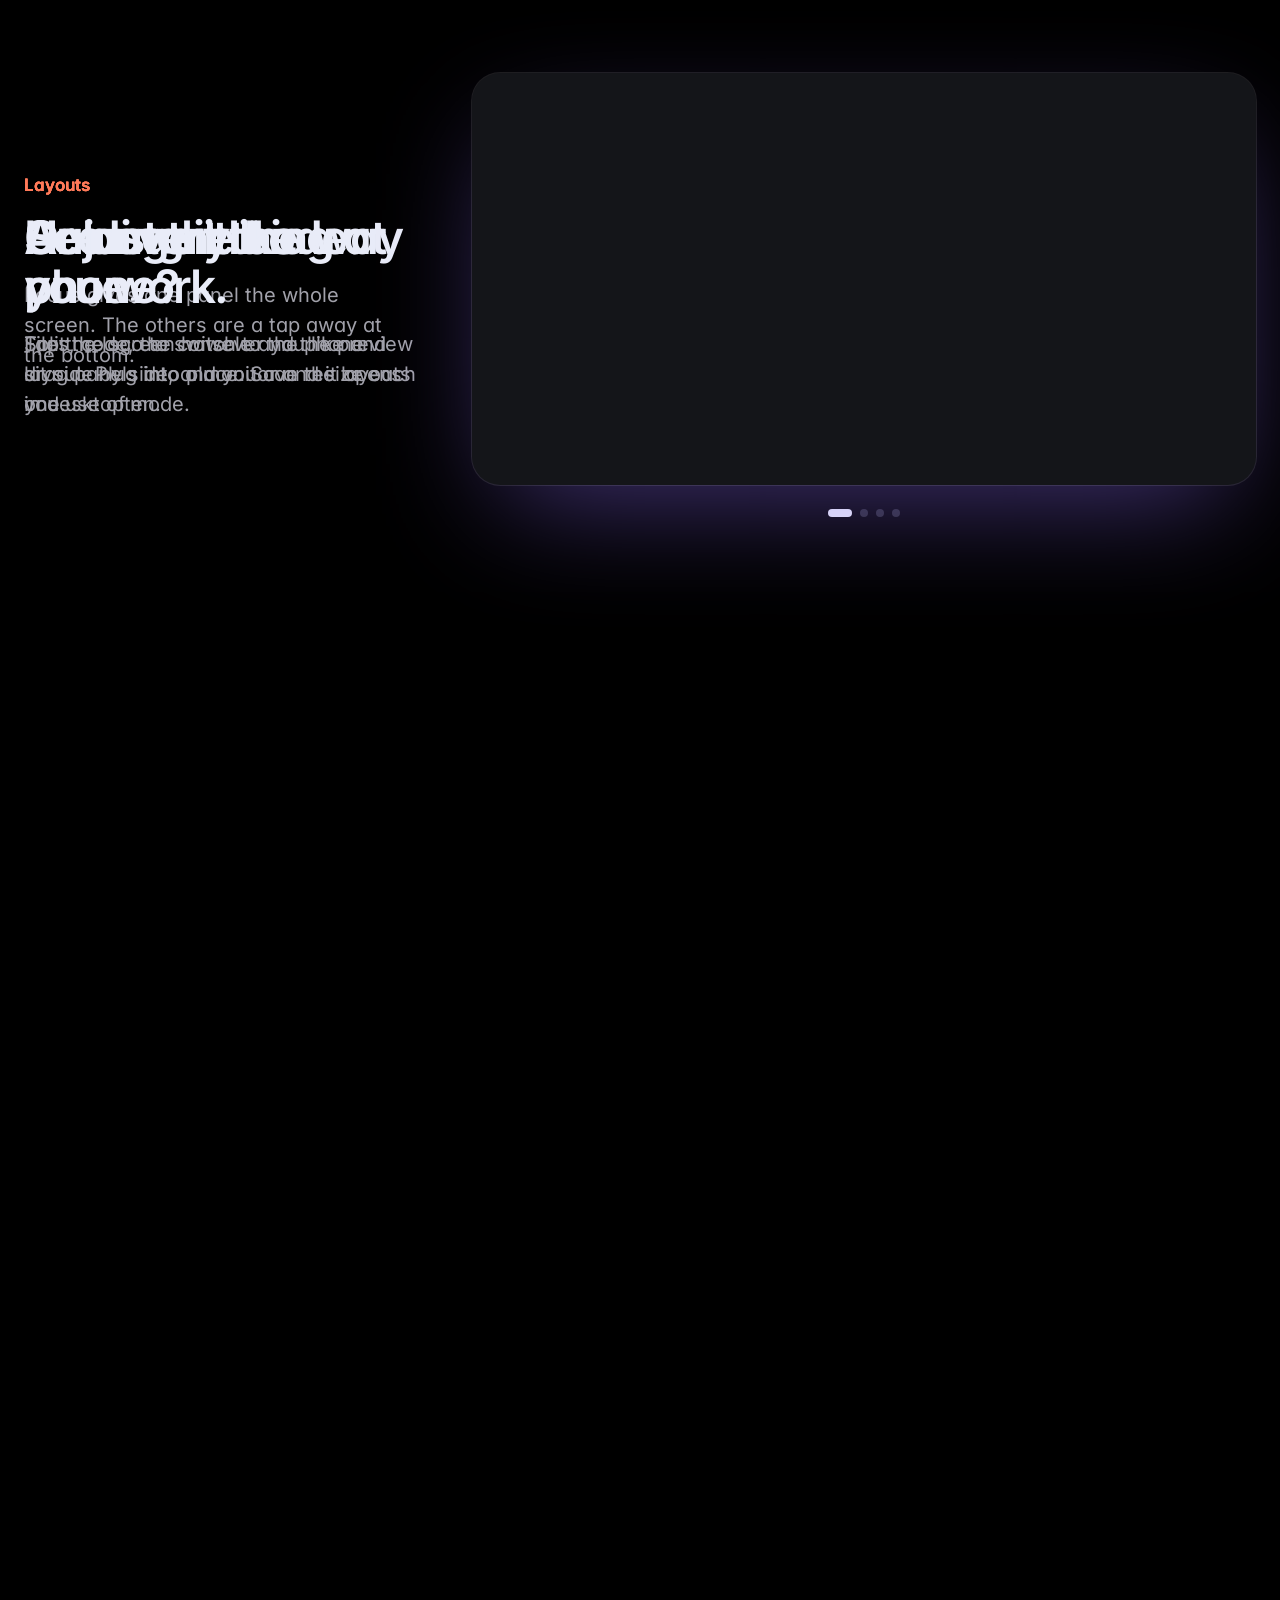
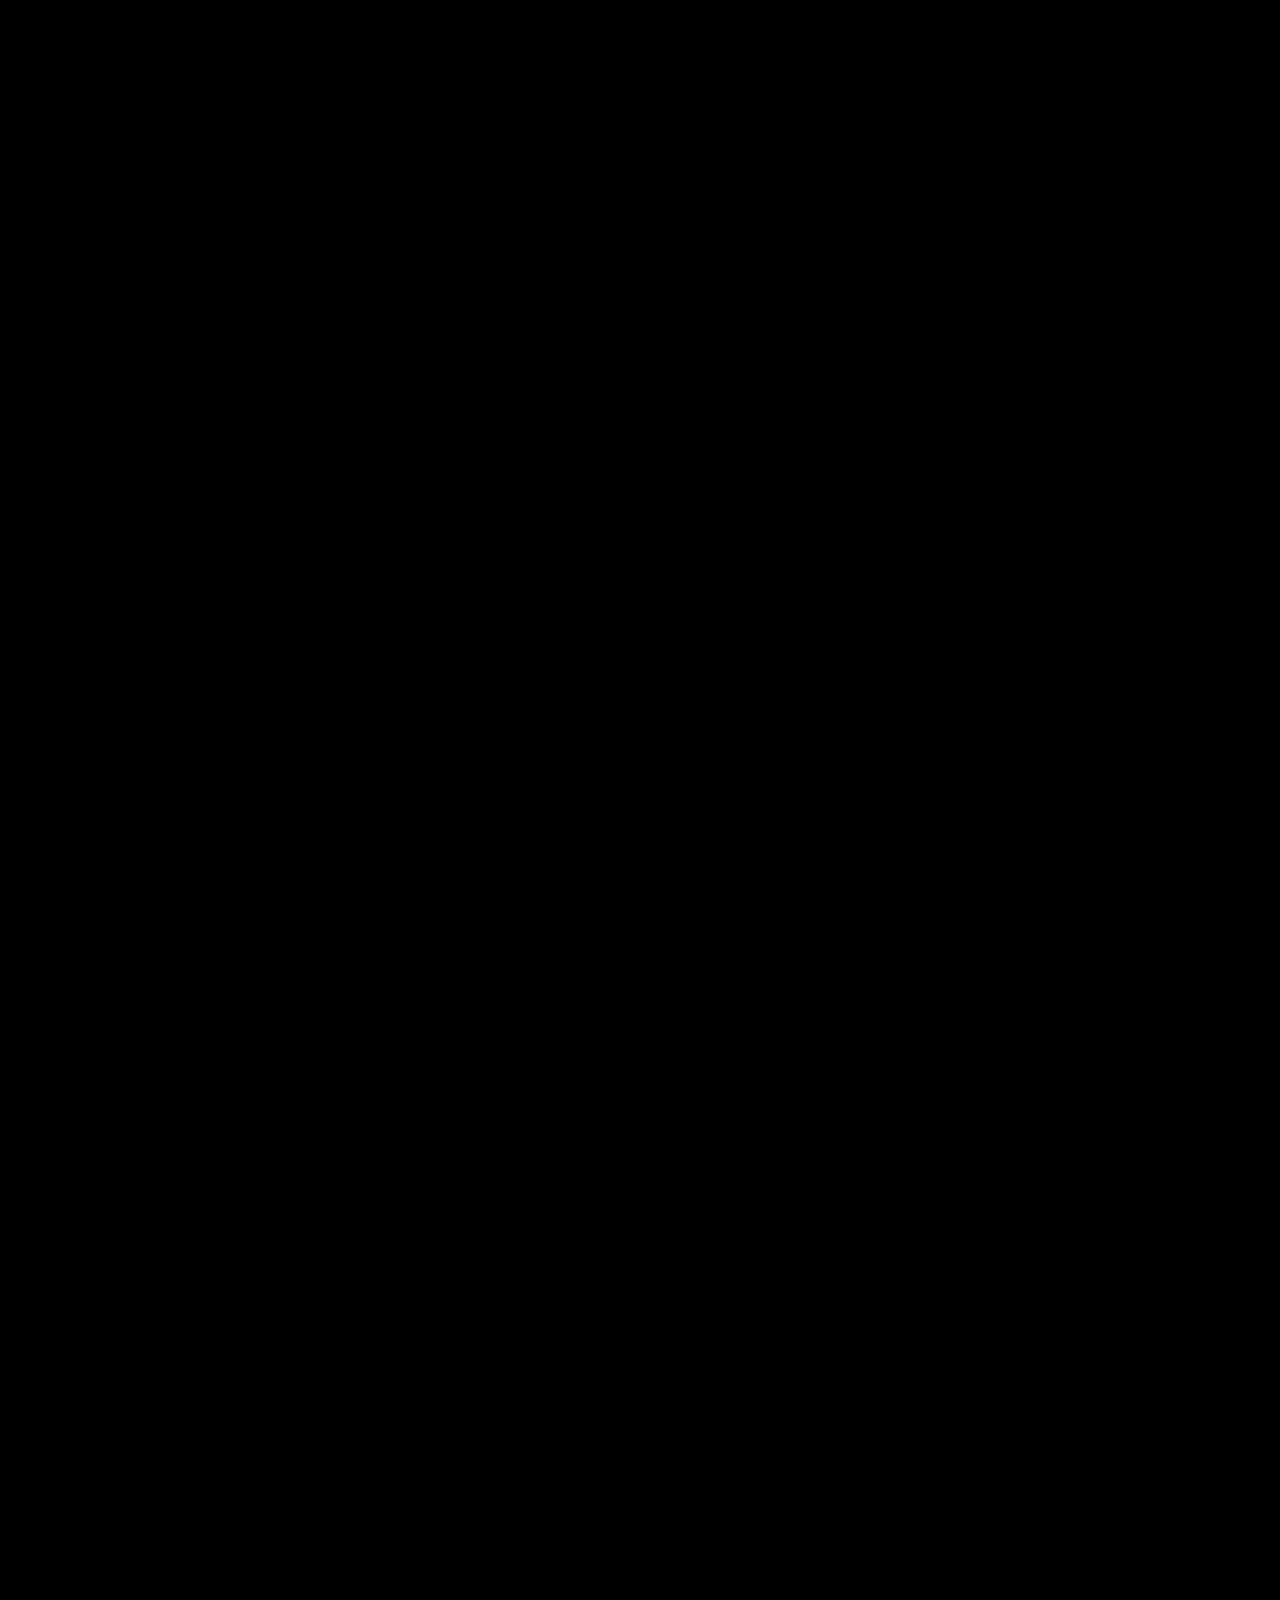
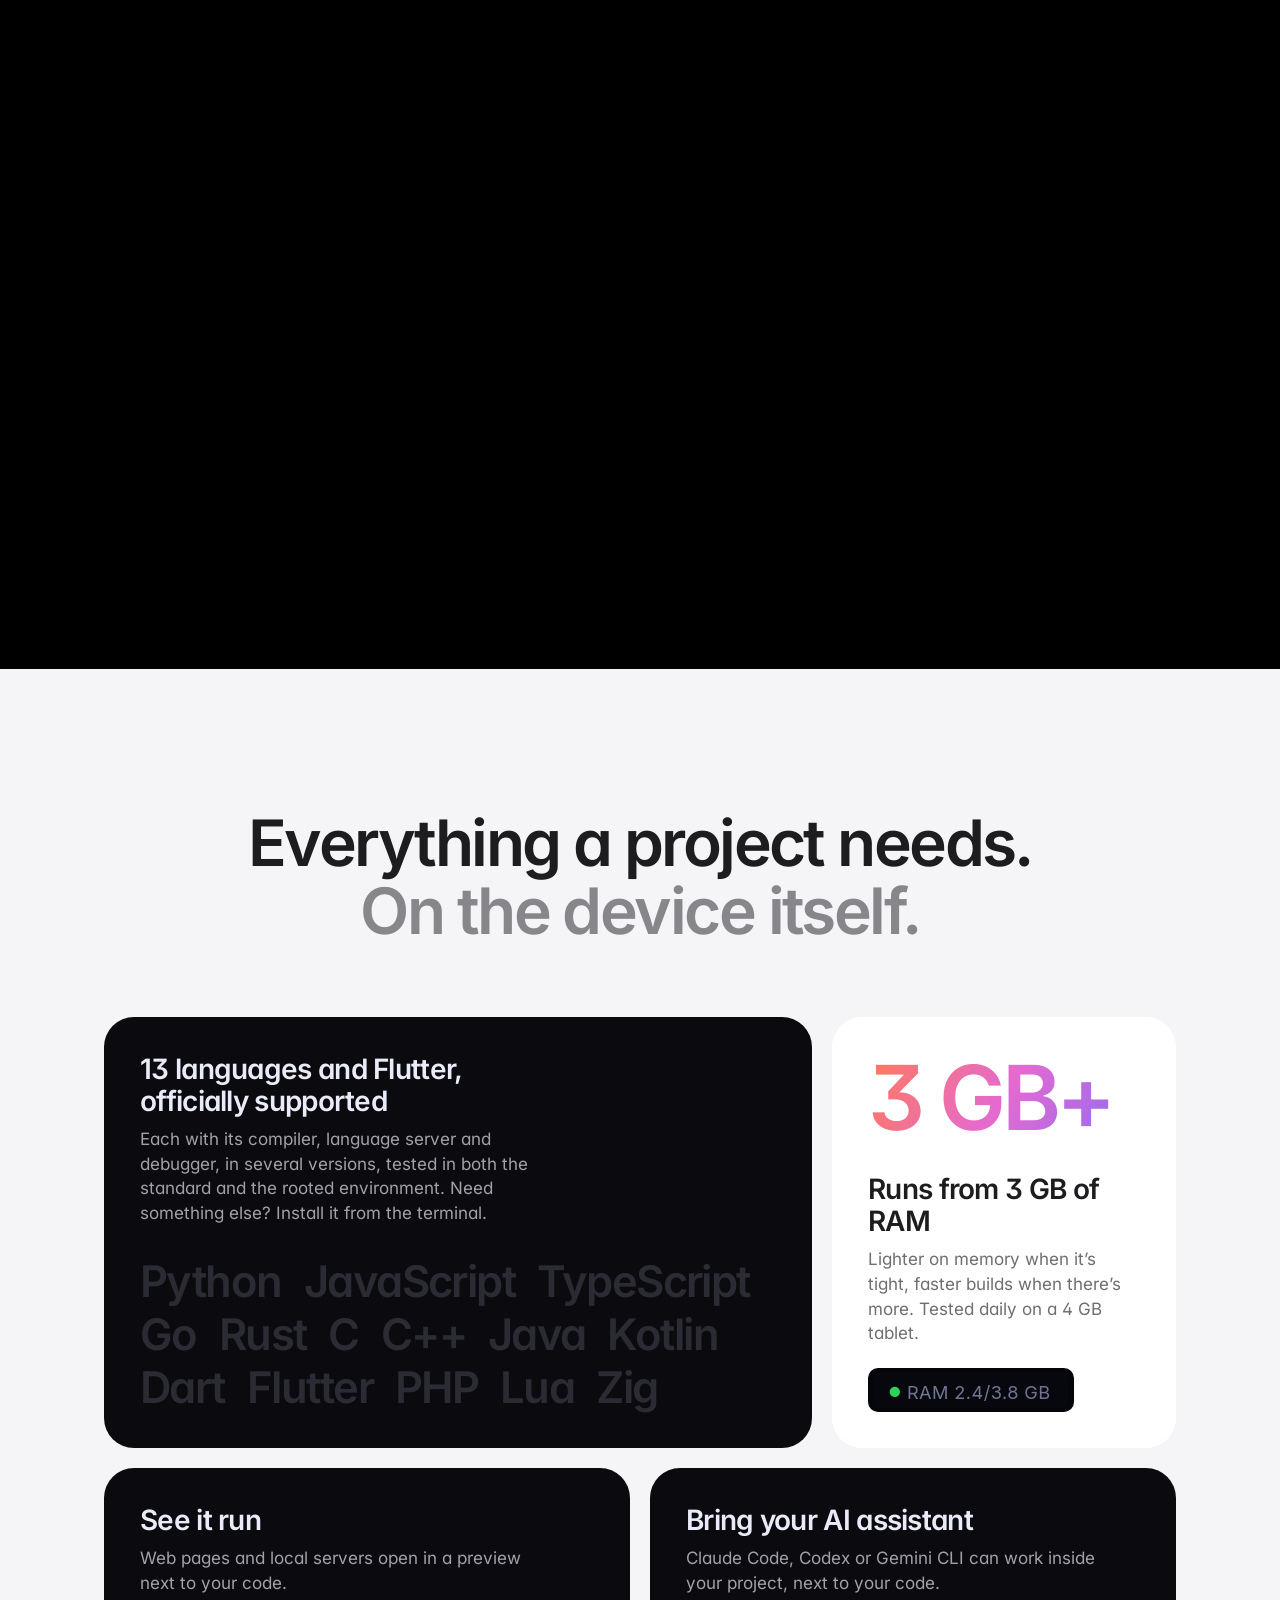
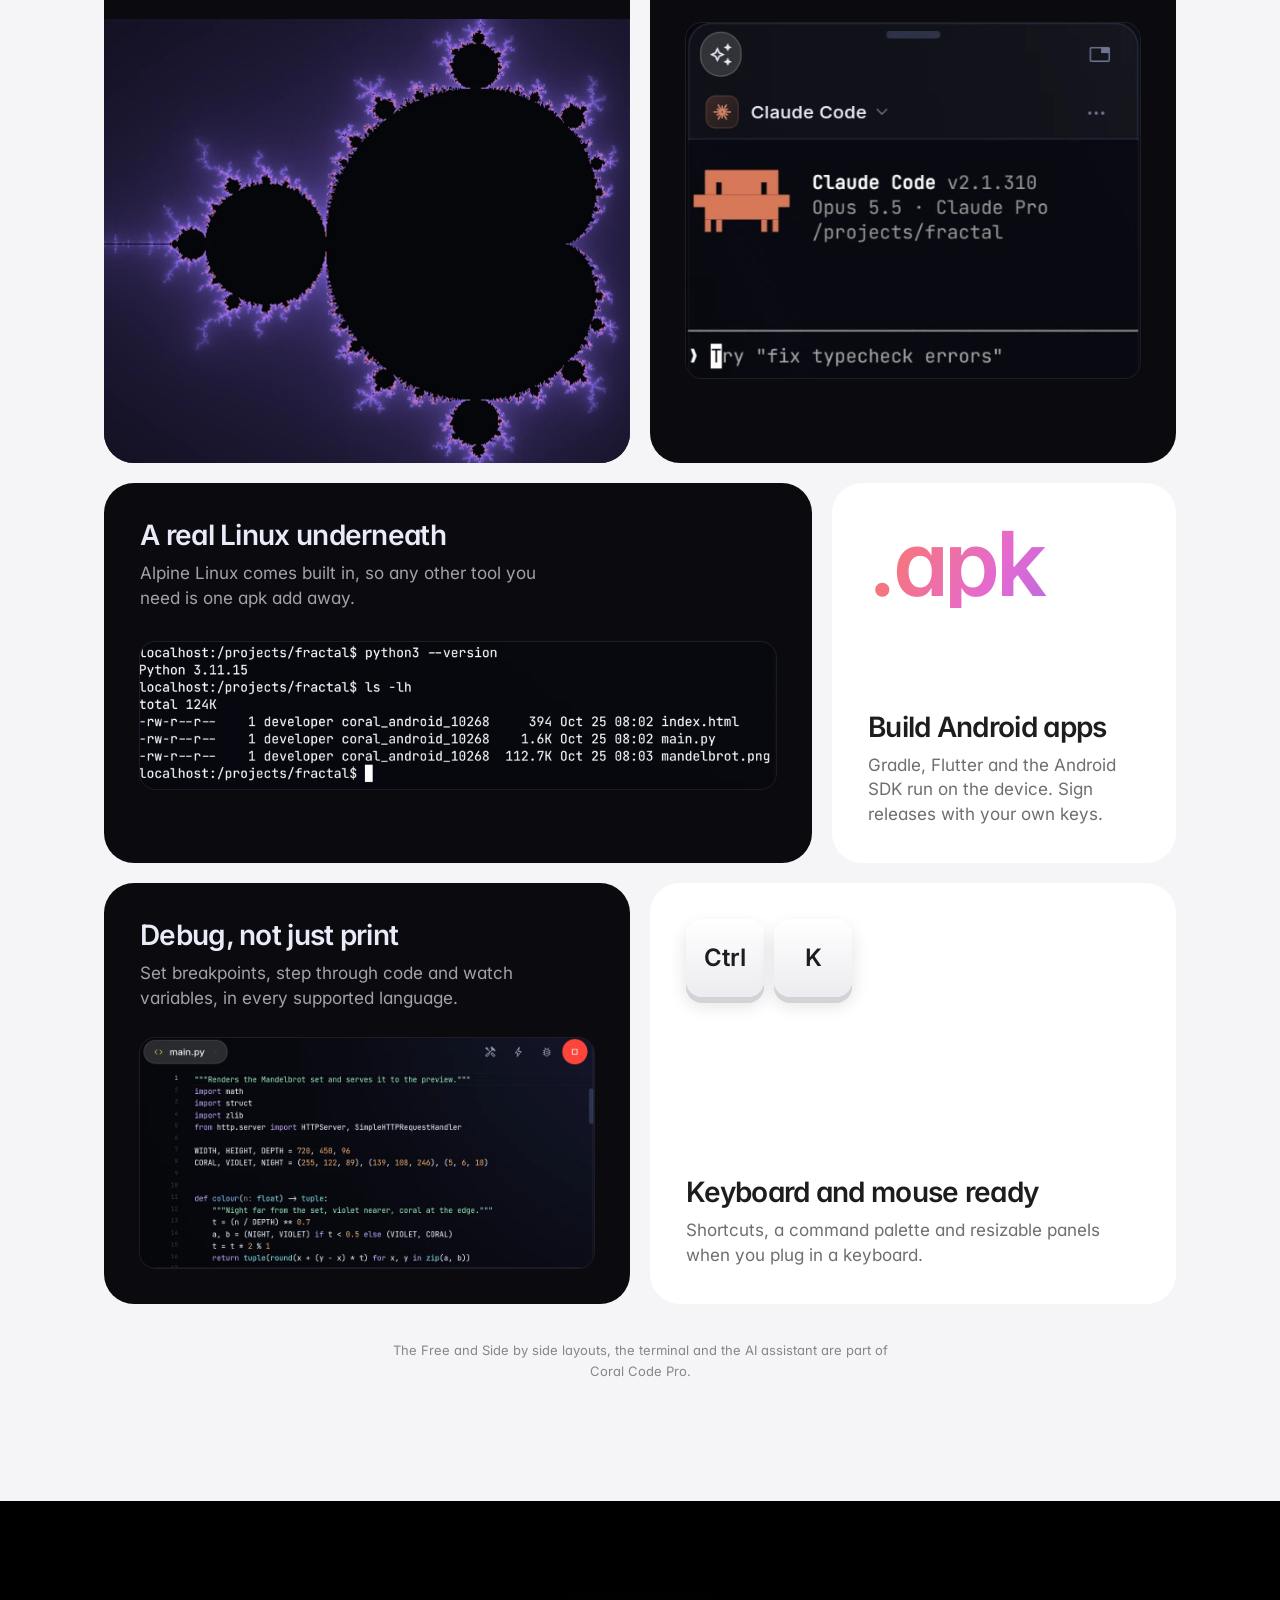
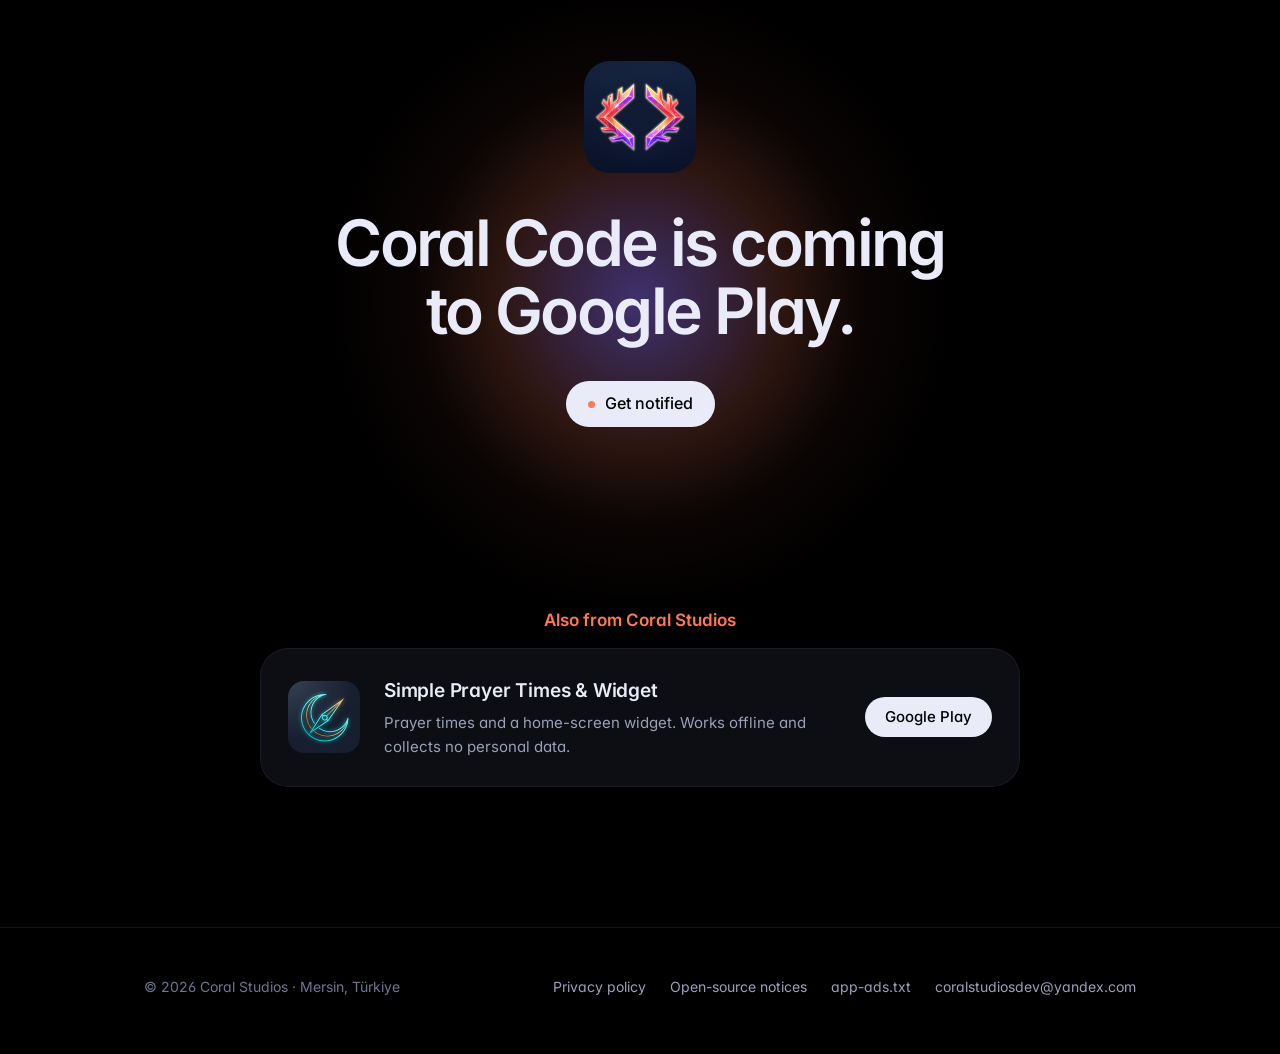
==== commit a555c5f1: "Copy: any Android device (phones, tablets, Chromebooks, TVs, external displays); languages officiall" ====
--- a/index.html
+++ b/index.html
@@ -3,13 +3,13 @@
 <head>
   <meta charset="utf-8">
   <meta name="viewport" content="width=device-width, initial-scale=1">
-  <title>Coral Code — Coding on your Android tablet</title>
-  <meta name="description" content="Coral Code brings Linux, compilers, an editor and a live preview to your Android tablet or phone. 13 languages and Flutter, runs on 4 GB of RAM, works offline.">
+  <title>Coral Code — A full coding setup on any Android device</title>
+  <meta name="description" content="Coral Code brings Linux, compilers, an editor and a live preview to Android phones, tablets, Chromebooks, TVs and external displays. 13 languages and Flutter, from 3 GB of RAM, works offline.">
   <meta name="theme-color" content="#000000">
   <meta property="og:type" content="website">
   <meta property="og:site_name" content="Coral Studios">
   <meta property="og:title" content="Coral Code">
-  <meta property="og:description" content="A full coding setup, right on your tablet.">
+  <meta property="og:description" content="A full coding setup, on any Android device.">
   <meta property="og:image" content="assets/shots/workspace-1000.webp">
   <link rel="icon" type="image/png" sizes="64x64" href="assets/coral-code-64.png">
   <link rel="apple-touch-icon" href="assets/apple-touch-icon.png">
@@ -36,8 +36,8 @@
       <div class="aurora" aria-hidden="true"><span></span><span></span></div>
       <div class="wrap center">
         <p class="eyebrow"><img decoding="async" src="assets/coral-code-64.png" alt="" width="28" height="28">Coral Code</p>
-        <h1>A full coding setup,<br><span class="glow">right on your tablet.</span></h1>
-        <p class="lede">Linux, compilers, an editor and a live preview, all running on the device. No remote machine, and it works offline.</p>
+        <h1>A full coding setup,<br><span class="glow">on any Android device.</span></h1>
+        <p class="lede">Phones, tablets, Chromebooks, TVs and external displays. Linux, compilers, an editor and a live preview, all running on the device, even offline.</p>
         <div class="actions">
           <span class="status">Coming soon to Google Play</span>
           <a class="link" href="mailto:coralstudiosdev@yandex.com?subject=Coral%20Code">Let me know when it’s out ›</a>
@@ -77,8 +77,8 @@
       <div class="bento">
         <article class="tile dark span-4 langs reveal">
           <div class="tile-text">
-            <h3>13 languages and Flutter</h3>
-            <p>Each with its compiler, language server and debugger. Install the ones you need, in the versions you want.</p>
+            <h3>13 languages and Flutter, officially supported</h3>
+            <p>Each with its compiler, language server and debugger, in several versions, tested in both the standard and the rooted environment. Need something else? Install it from the terminal.</p>
           </div>
           <ul class="lang-wall" aria-label="Supported languages">
             <li>Python</li><li>JavaScript</li><li>TypeScript</li><li>Go</li><li>Rust</li><li>C</li><li>C++</li>
@@ -87,9 +87,9 @@
         </article>
 
         <article class="tile span-2 ram reveal">
-          <p class="gb">4 GB</p>
-          <h3>Runs on 4 GB of RAM</h3>
-          <p>Lighter on memory when it’s tight, faster builds when there’s more.</p>
+          <p class="gb">3 GB+</p>
+          <h3>Runs from 3 GB of RAM</h3>
+          <p>Lighter on memory when it’s tight, faster builds when there’s more. Tested daily on a 4 GB tablet.</p>
           <img decoding="async" class="chip" src="assets/shots/ram.png" alt="The app’s status bar: RAM 2.4 of 3.8 GB." width="194" height="36" loading="lazy">
         </article>
 
@@ -112,7 +112,7 @@
         <article class="tile dark span-4 media reveal">
           <div class="tile-text">
             <h3>A real Linux underneath</h3>
-            <p>Alpine Linux comes built in. Install packages with apk, just like on a server.</p>
+            <p>Alpine Linux comes built in, so any other tool you need is one apk add away.</p>
           </div>
           <img decoding="async" class="inset wide" src="assets/shots/terminal.webp" alt="The terminal: python3 --version and ls in a project folder." width="1040" height="240" loading="lazy">
         </article>
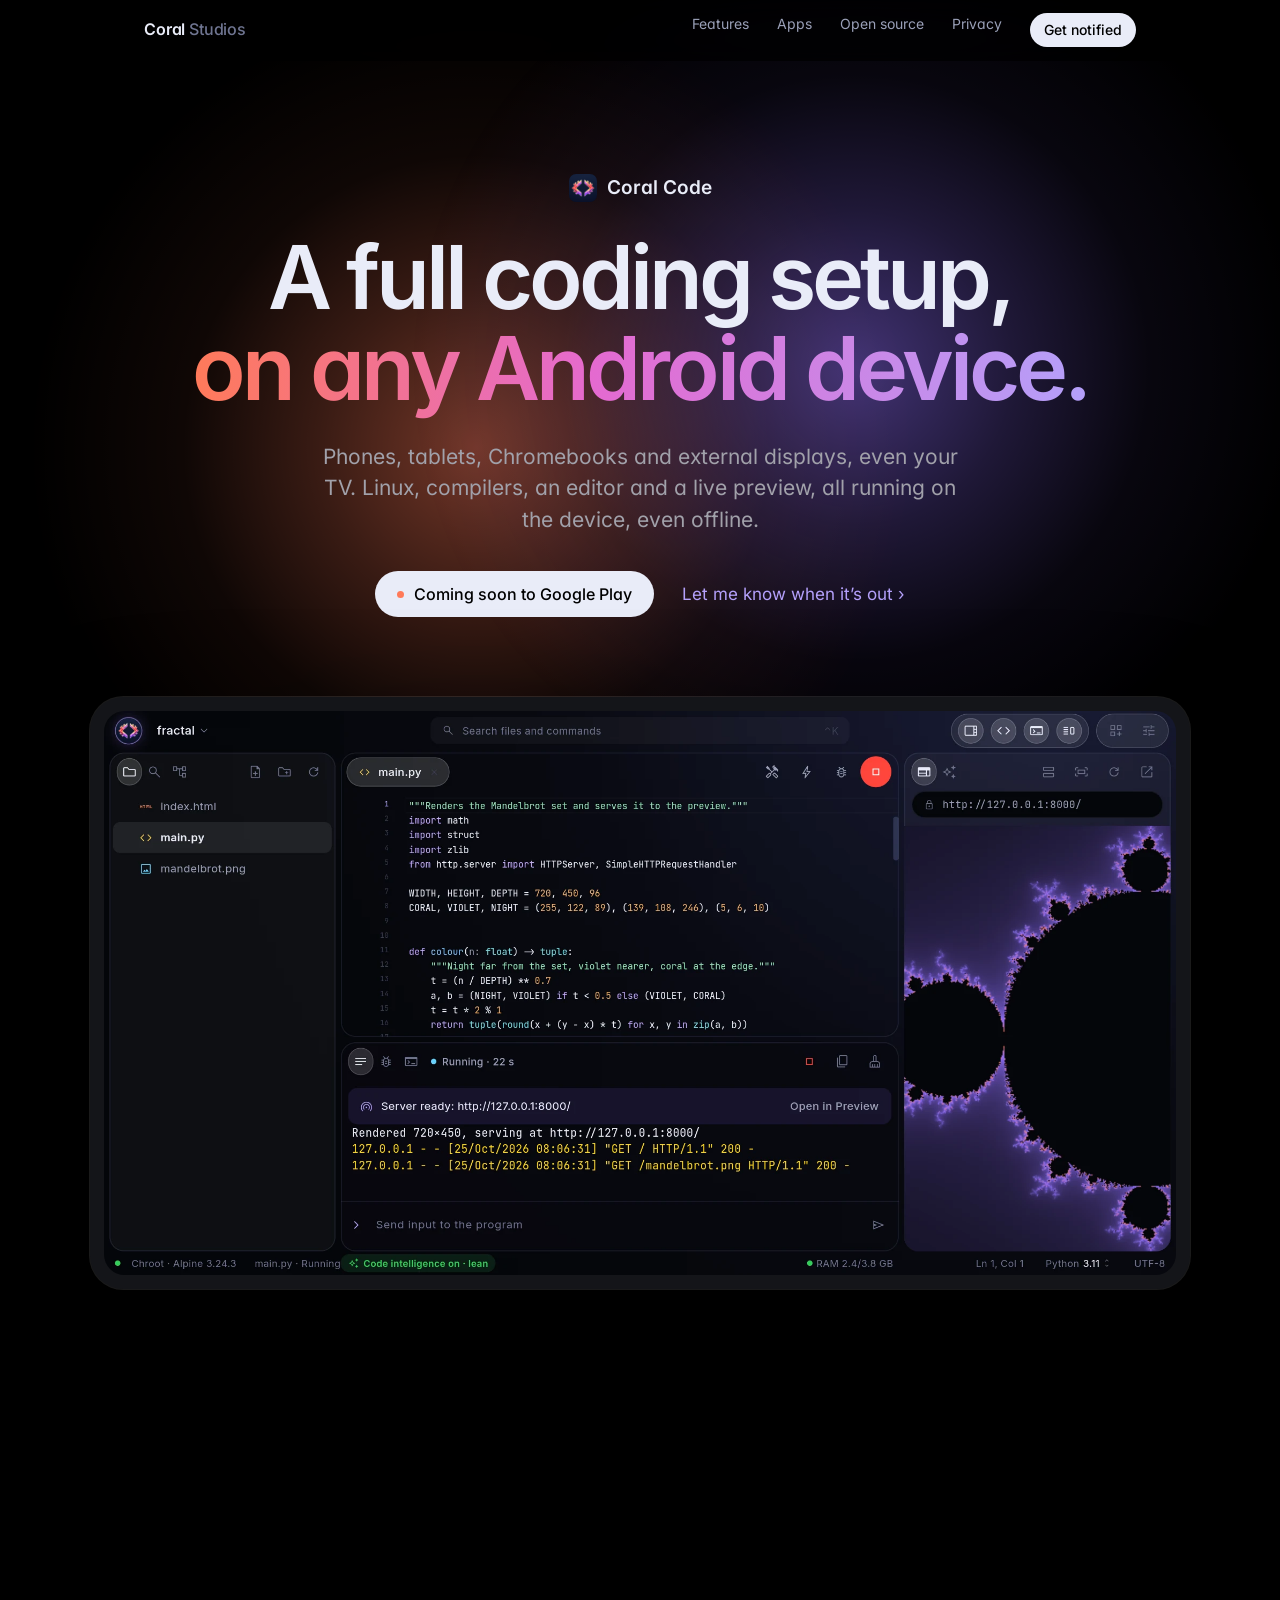
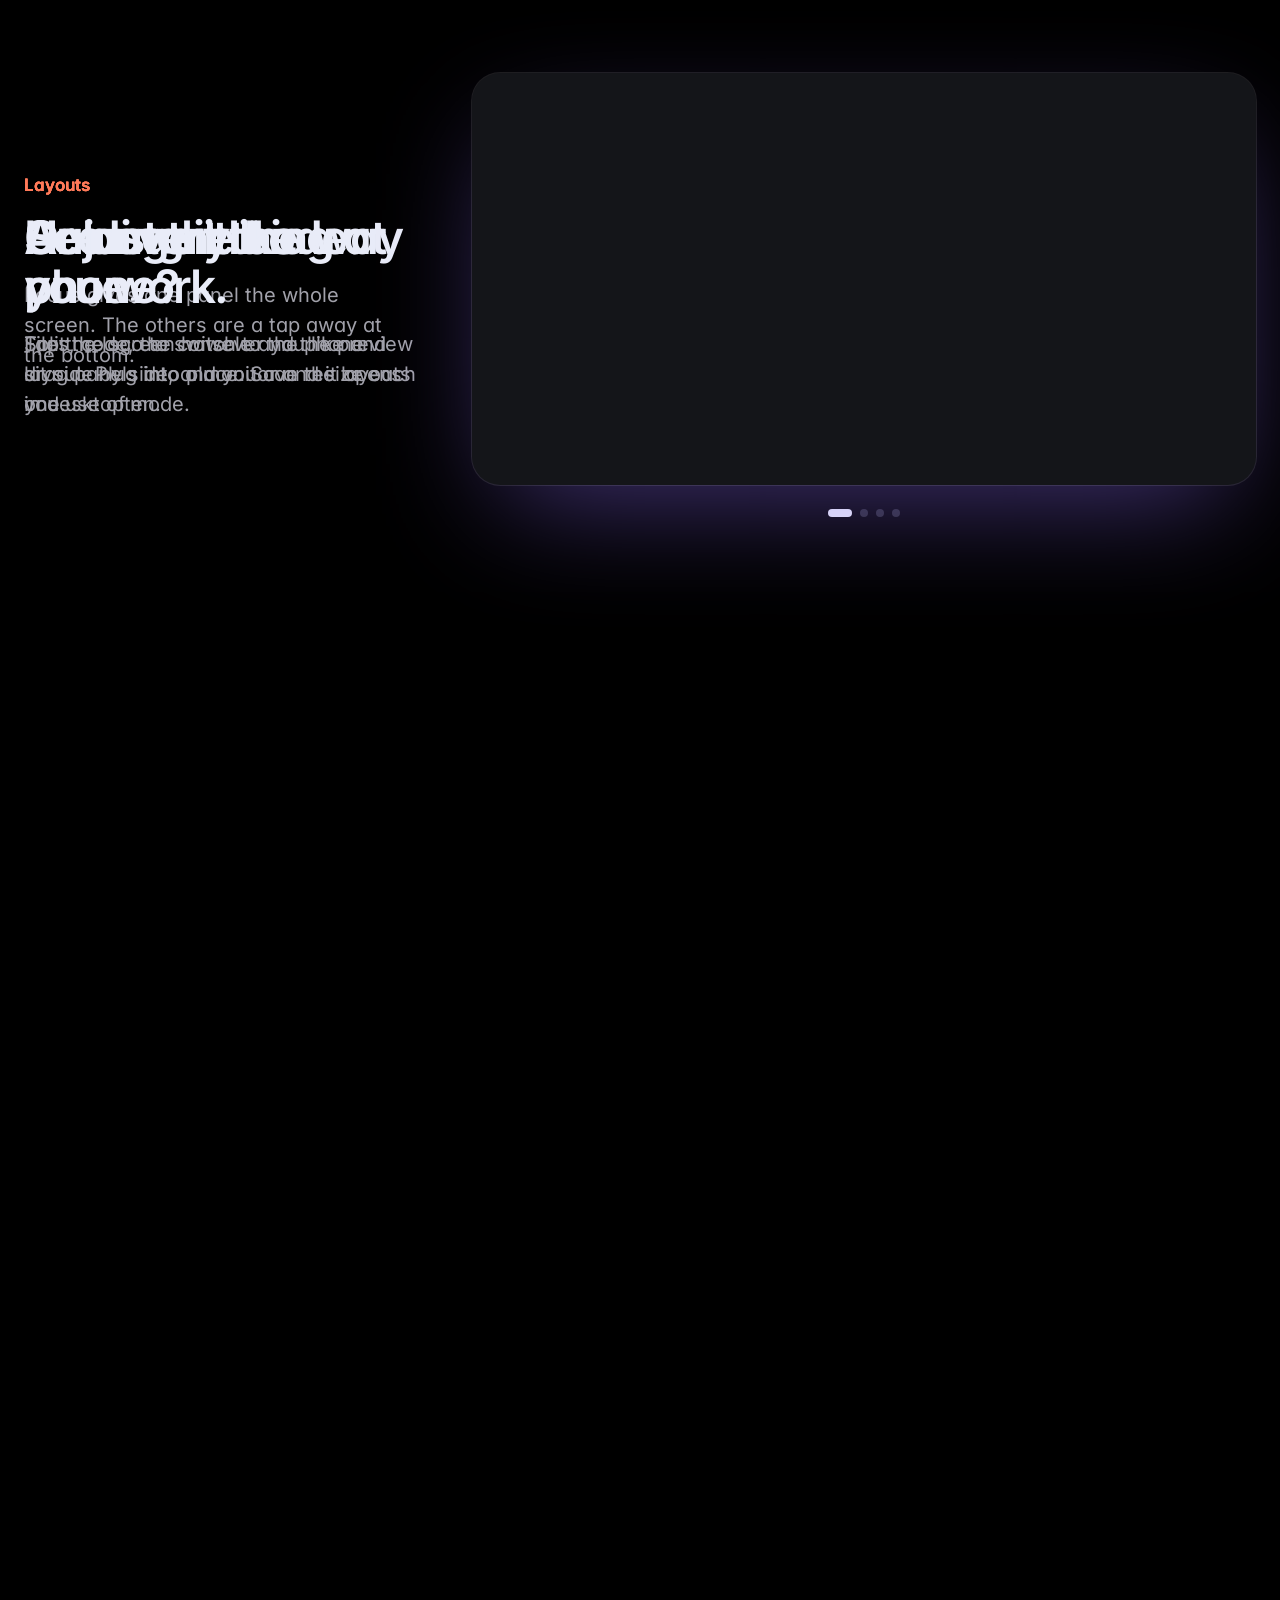
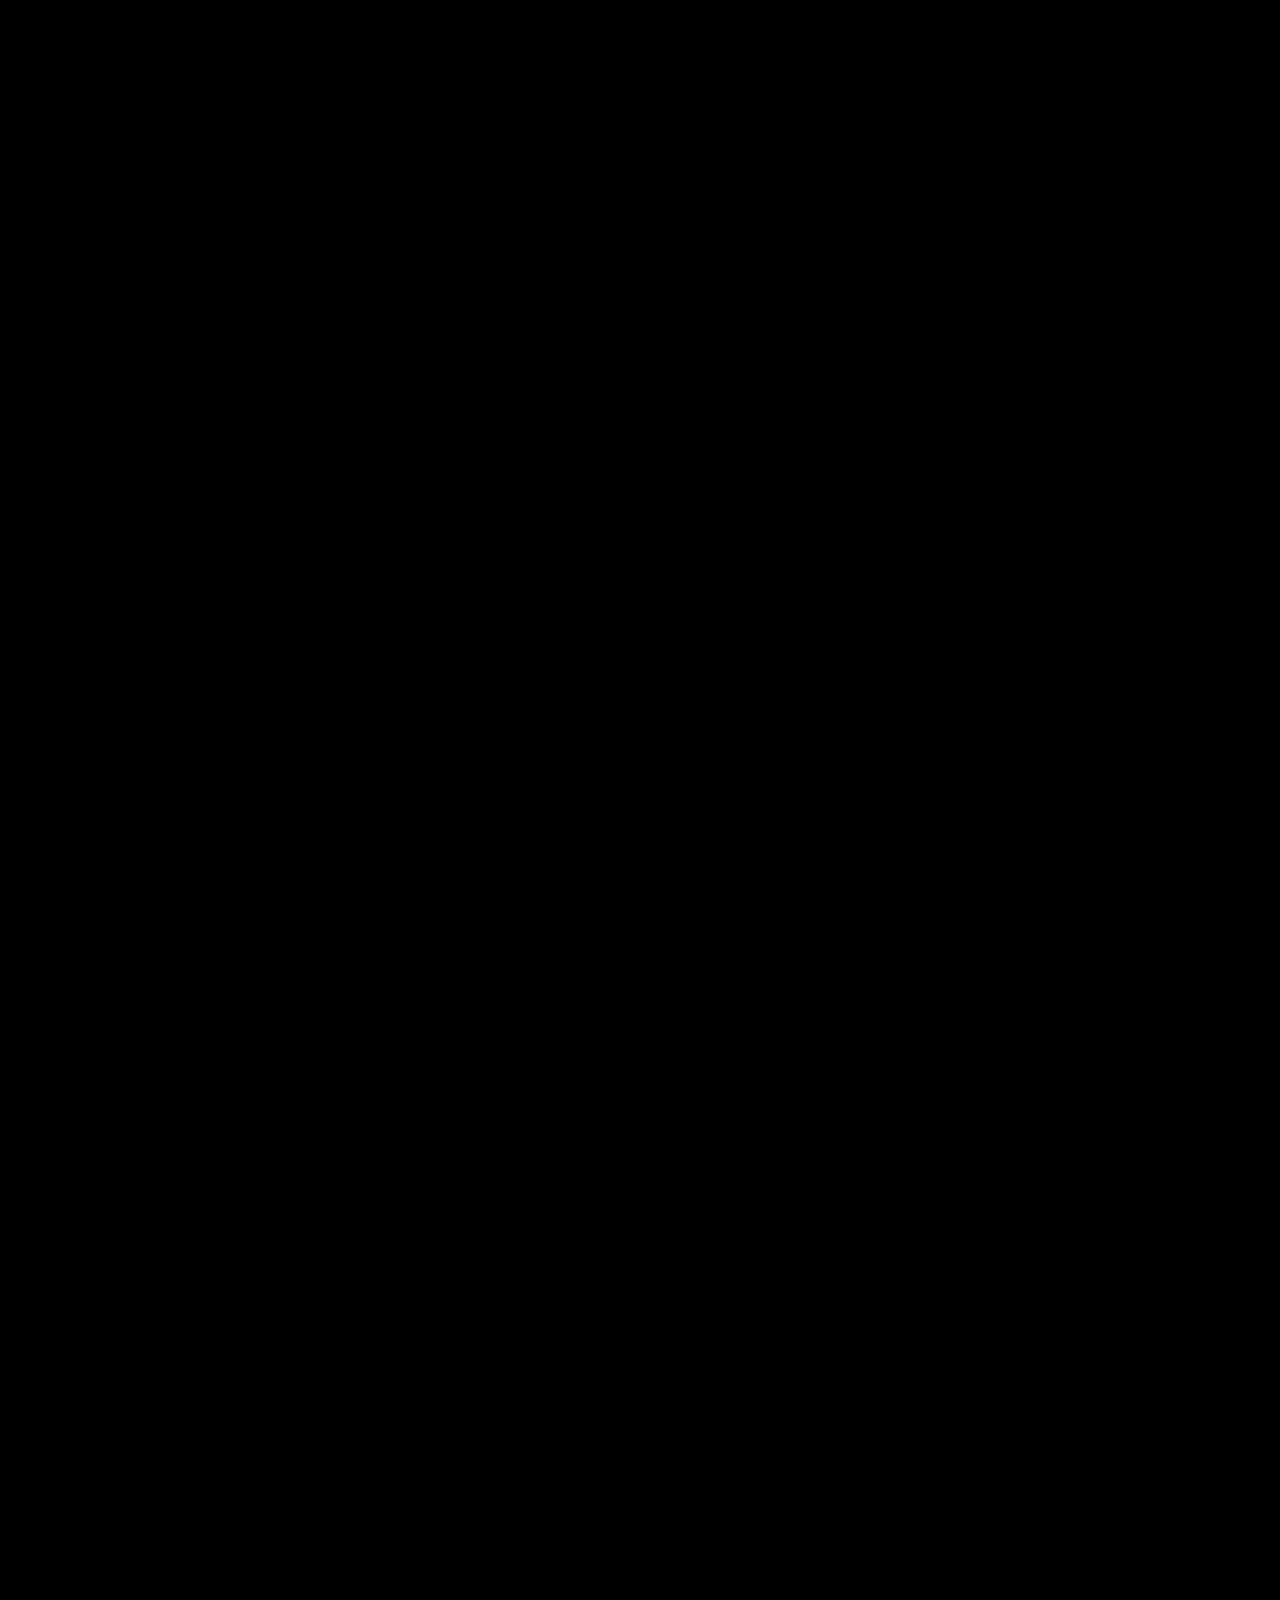
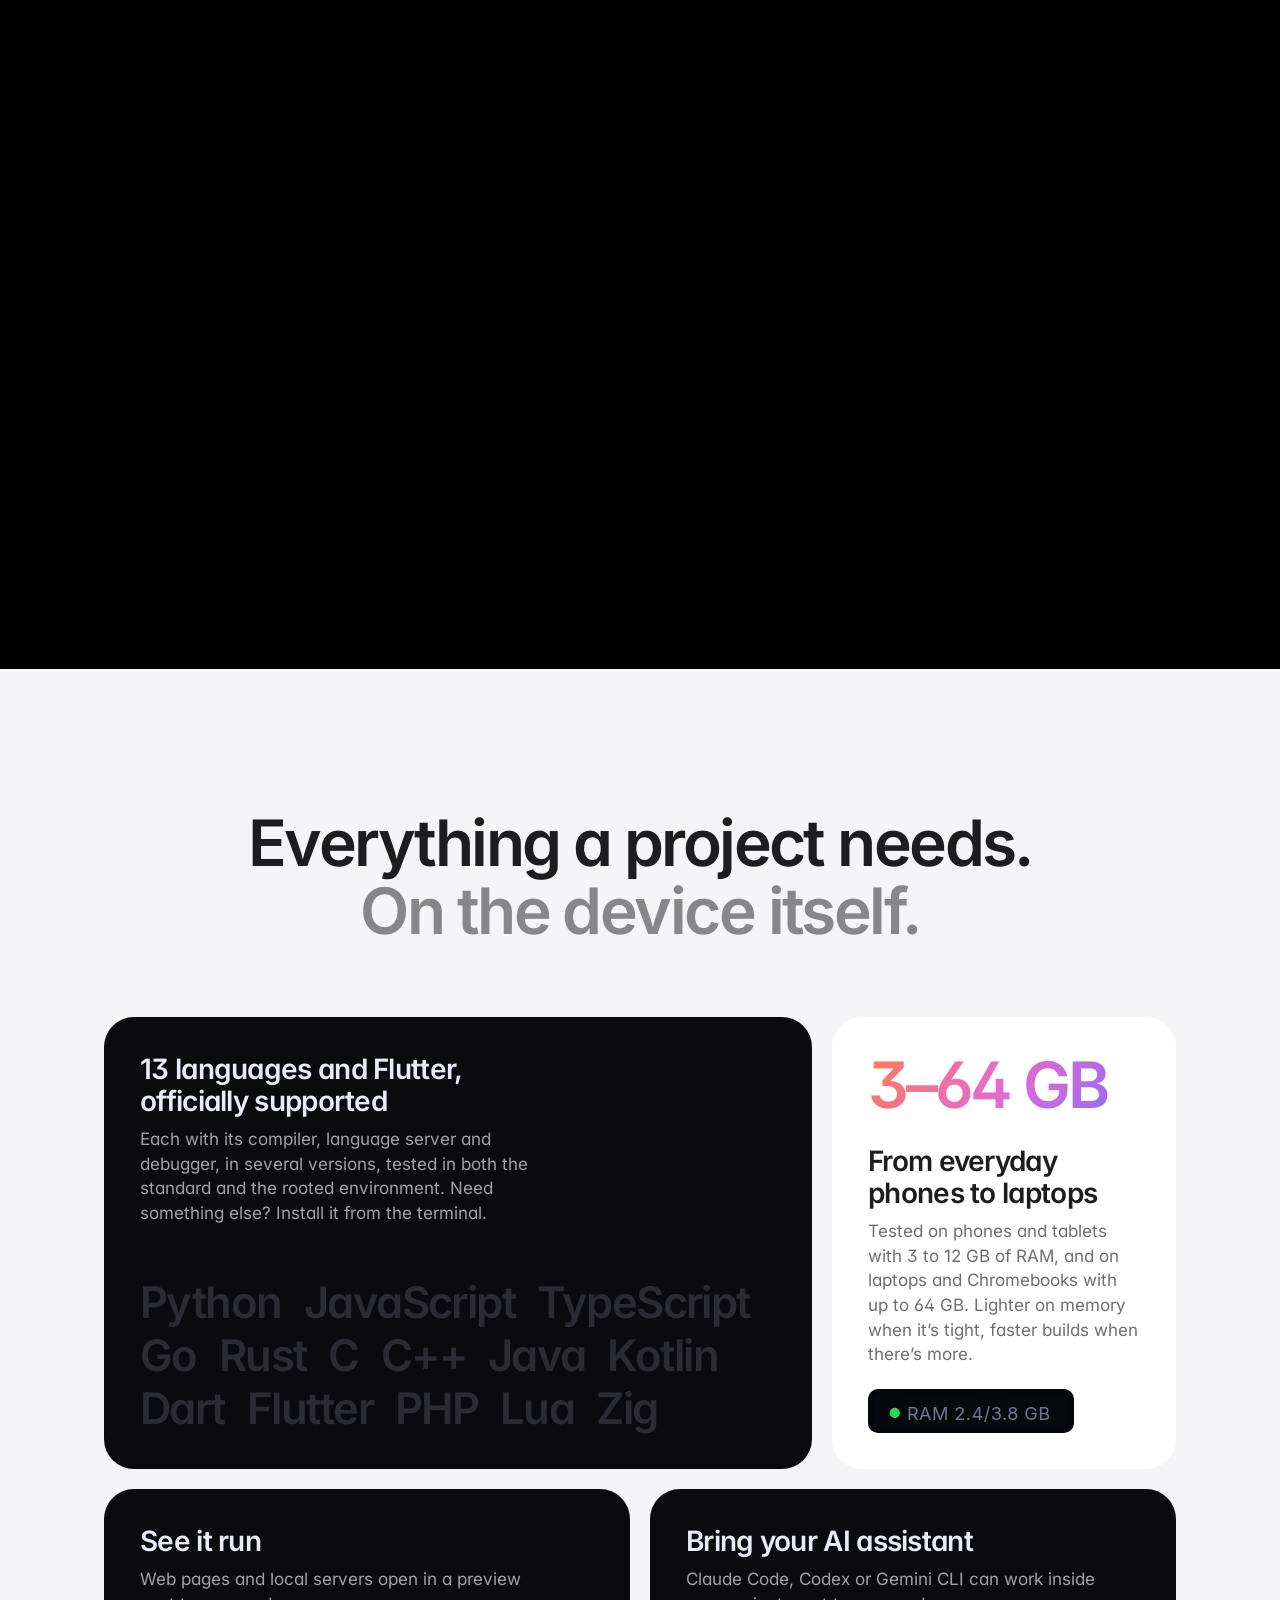
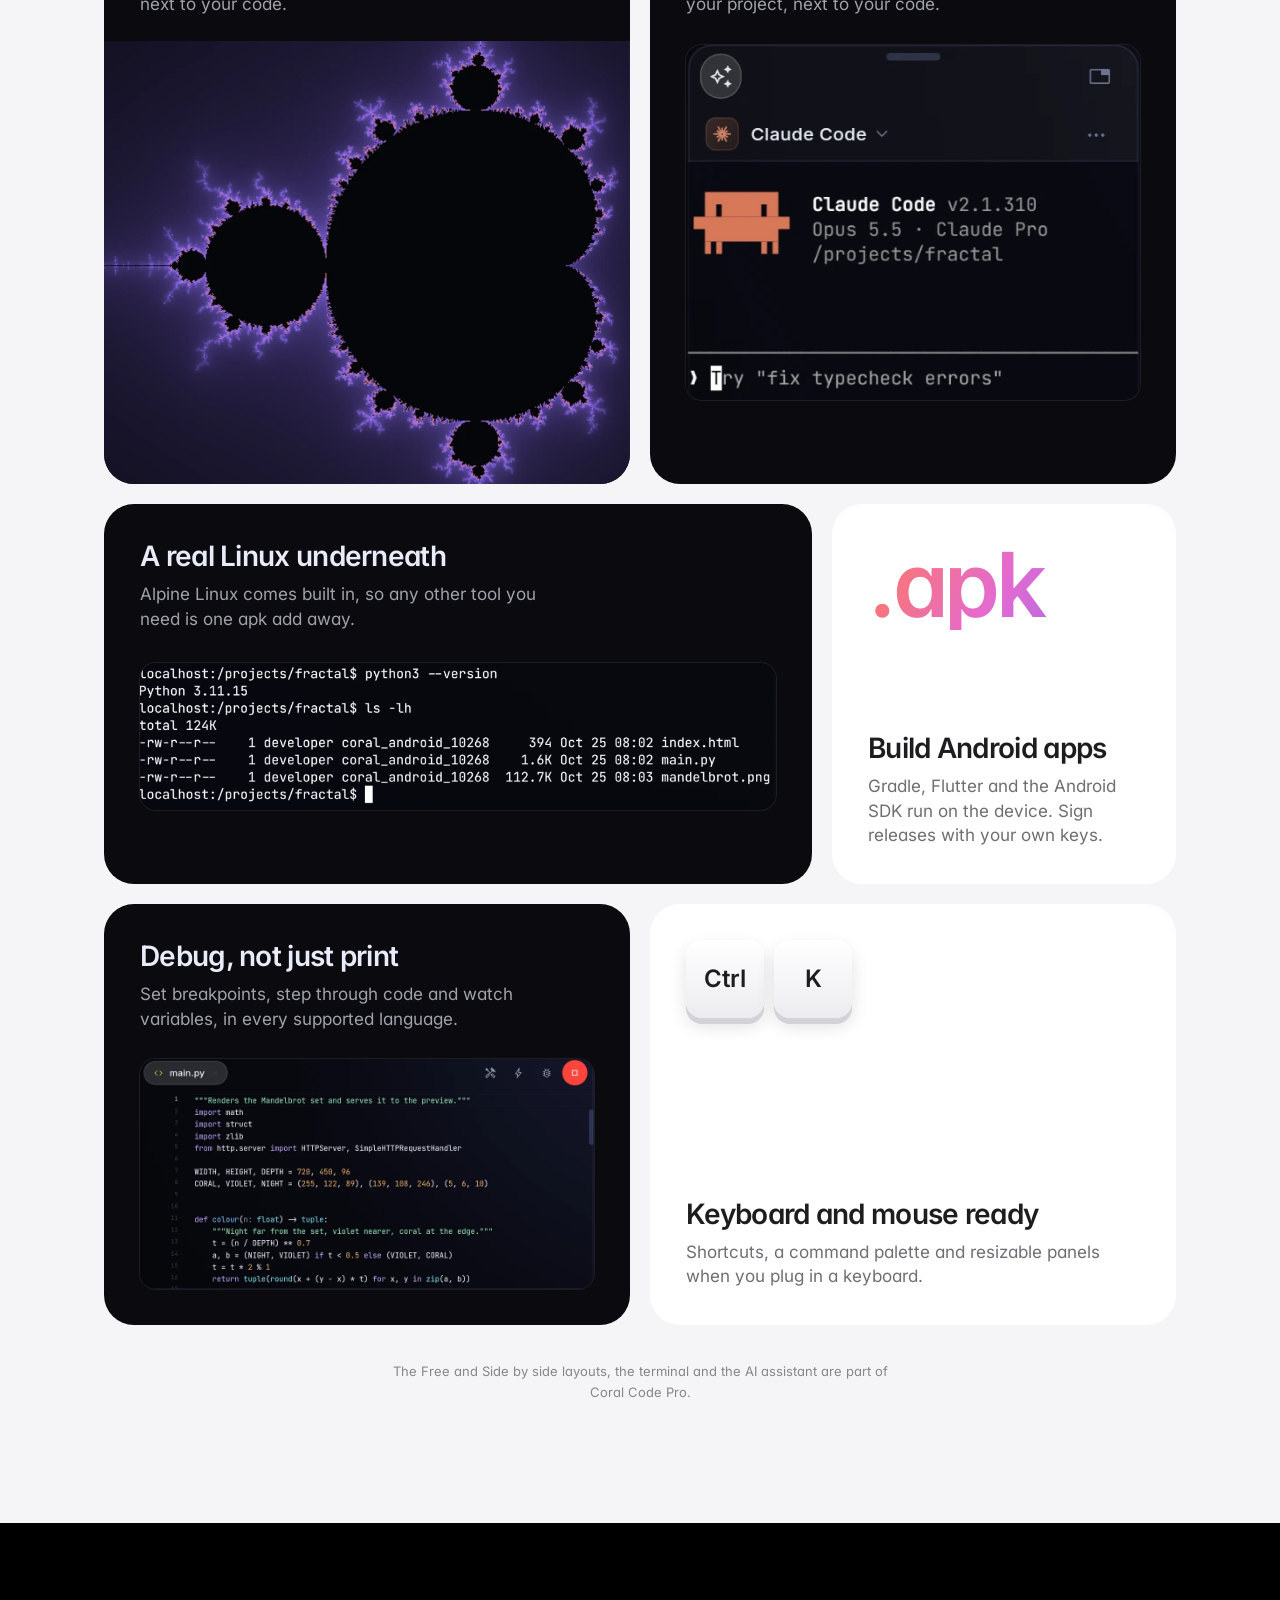
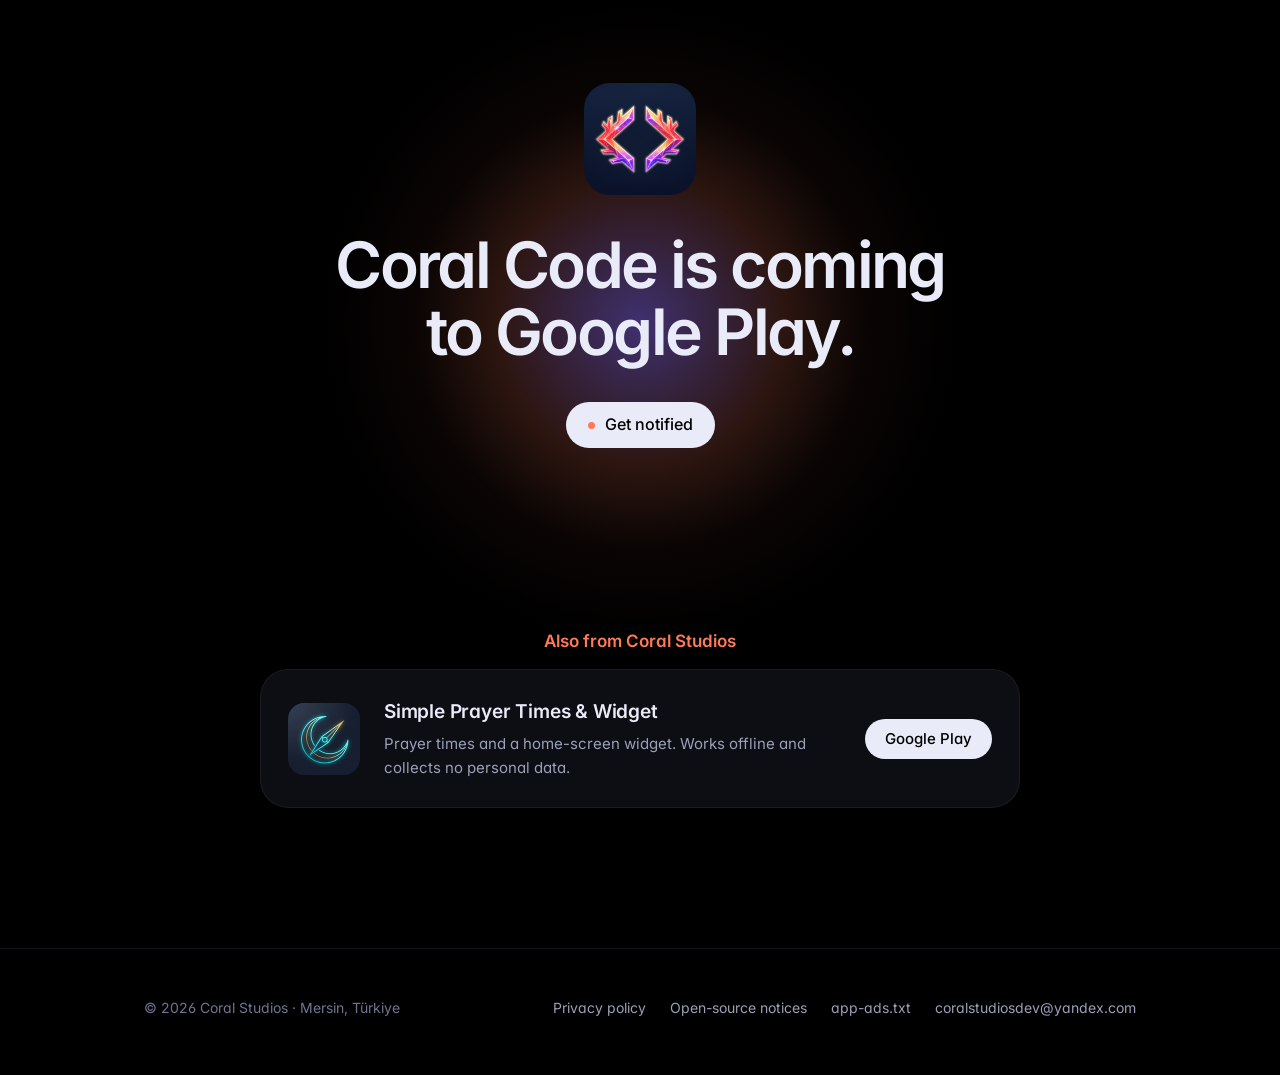
==== commit 4da5dbb4: "Copy: TV as a closing aside; tested on 3-12 GB phones and tablets and on laptops and Chromebooks up " ====
--- a/index.html
+++ b/index.html
@@ -4,7 +4,7 @@
   <meta charset="utf-8">
   <meta name="viewport" content="width=device-width, initial-scale=1">
   <title>Coral Code — A full coding setup on any Android device</title>
-  <meta name="description" content="Coral Code brings Linux, compilers, an editor and a live preview to Android phones, tablets, Chromebooks, TVs and external displays. 13 languages and Flutter, from 3 GB of RAM, works offline.">
+  <meta name="description" content="Coral Code brings Linux, compilers, an editor and a live preview to Android phones, tablets, Chromebooks and external displays, even TVs. 13 languages and Flutter, tested from 3 GB to 64 GB of RAM, works offline.">
   <meta name="theme-color" content="#000000">
   <meta property="og:type" content="website">
   <meta property="og:site_name" content="Coral Studios">
@@ -37,7 +37,7 @@
       <div class="wrap center">
         <p class="eyebrow"><img decoding="async" src="assets/coral-code-64.png" alt="" width="28" height="28">Coral Code</p>
         <h1>A full coding setup,<br><span class="glow">on any Android device.</span></h1>
-        <p class="lede">Phones, tablets, Chromebooks, TVs and external displays. Linux, compilers, an editor and a live preview, all running on the device, even offline.</p>
+        <p class="lede">Phones, tablets, Chromebooks and external displays, even your TV. Linux, compilers, an editor and a live preview, all running on the device, even offline.</p>
         <div class="actions">
           <span class="status">Coming soon to Google Play</span>
           <a class="link" href="mailto:coralstudiosdev@yandex.com?subject=Coral%20Code">Let me know when it’s out ›</a>
@@ -87,9 +87,9 @@
         </article>
 
         <article class="tile span-2 ram reveal">
-          <p class="gb">3 GB+</p>
-          <h3>Runs from 3 GB of RAM</h3>
-          <p>Lighter on memory when it’s tight, faster builds when there’s more. Tested daily on a 4 GB tablet.</p>
+          <p class="gb">3–64 GB</p>
+          <h3>From everyday phones to laptops</h3>
+          <p>Tested on phones and tablets with 3 to 12 GB of RAM, and on laptops and Chromebooks with up to 64 GB. Lighter on memory when it’s tight, faster builds when there’s more.</p>
           <img decoding="async" class="chip" src="assets/shots/ram.png" alt="The app’s status bar: RAM 2.4 of 3.8 GB." width="194" height="36" loading="lazy">
         </article>
 
--- a/style.css
+++ b/style.css
@@ -177,9 +177,10 @@
 .lang-wall li.lit:nth-child(5n + 2) { color: var(--coral); }
 
 .tile .gb, .tile .apk {
-  margin: 0 0 auto; color: transparent; font-size: clamp(64px, 7vw, 96px); line-height: 1; font-weight: 600; letter-spacing: -0.05em;
+  margin: 0 0 auto; color: transparent; font-size: clamp(64px, 7vw, 96px); white-space: nowrap; line-height: 1; font-weight: 600; letter-spacing: -0.05em;
   background: linear-gradient(120deg, var(--coral), #e46ad0 50%, var(--primary)); -webkit-background-clip: text; background-clip: text; color: transparent;
 }
+.tile .gb { font-size: clamp(48px, 5vw, 68px); }
 .ram h3, .tile .apk + h3, .keys h3 { margin-top: 28px; }
 .chip { margin-top: 22px; width: 194px; height: auto; border-radius: 10px; background: #05060a; padding: 4px 6px; box-sizing: content-box; }
 
